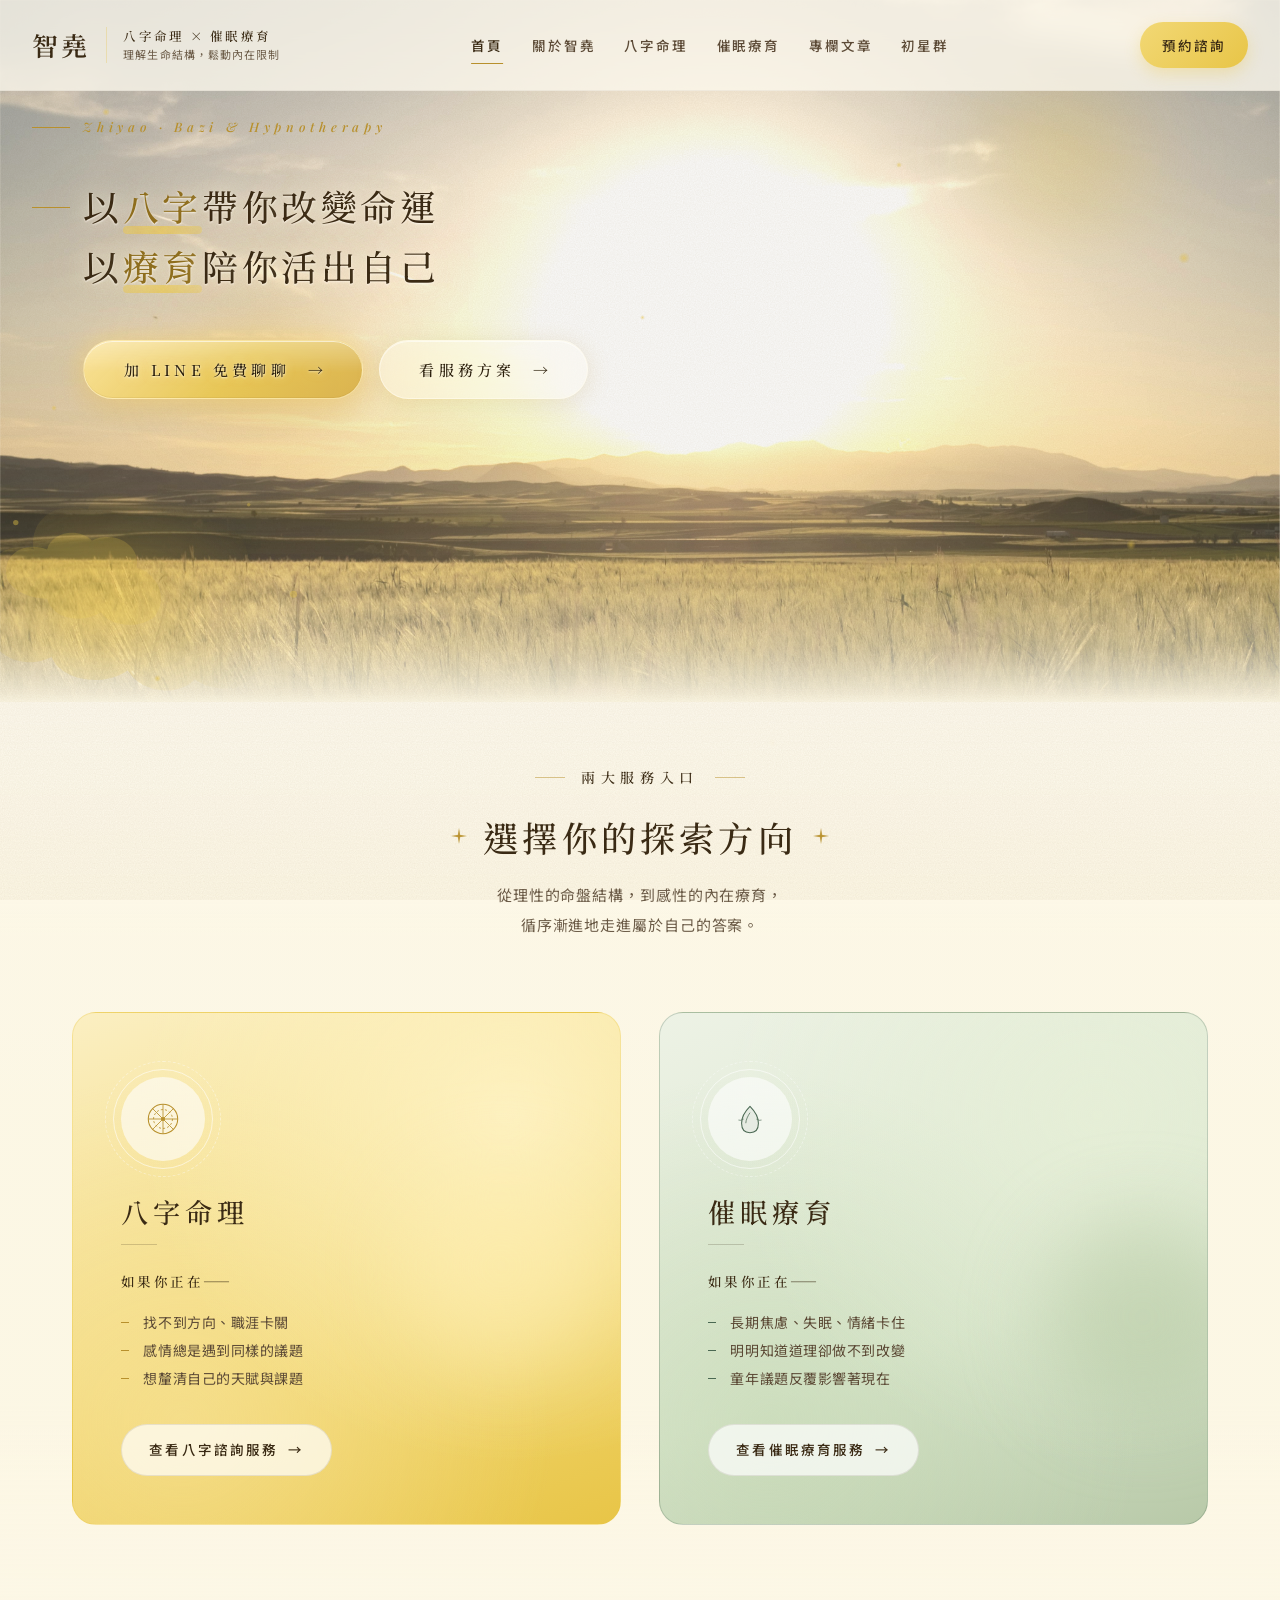
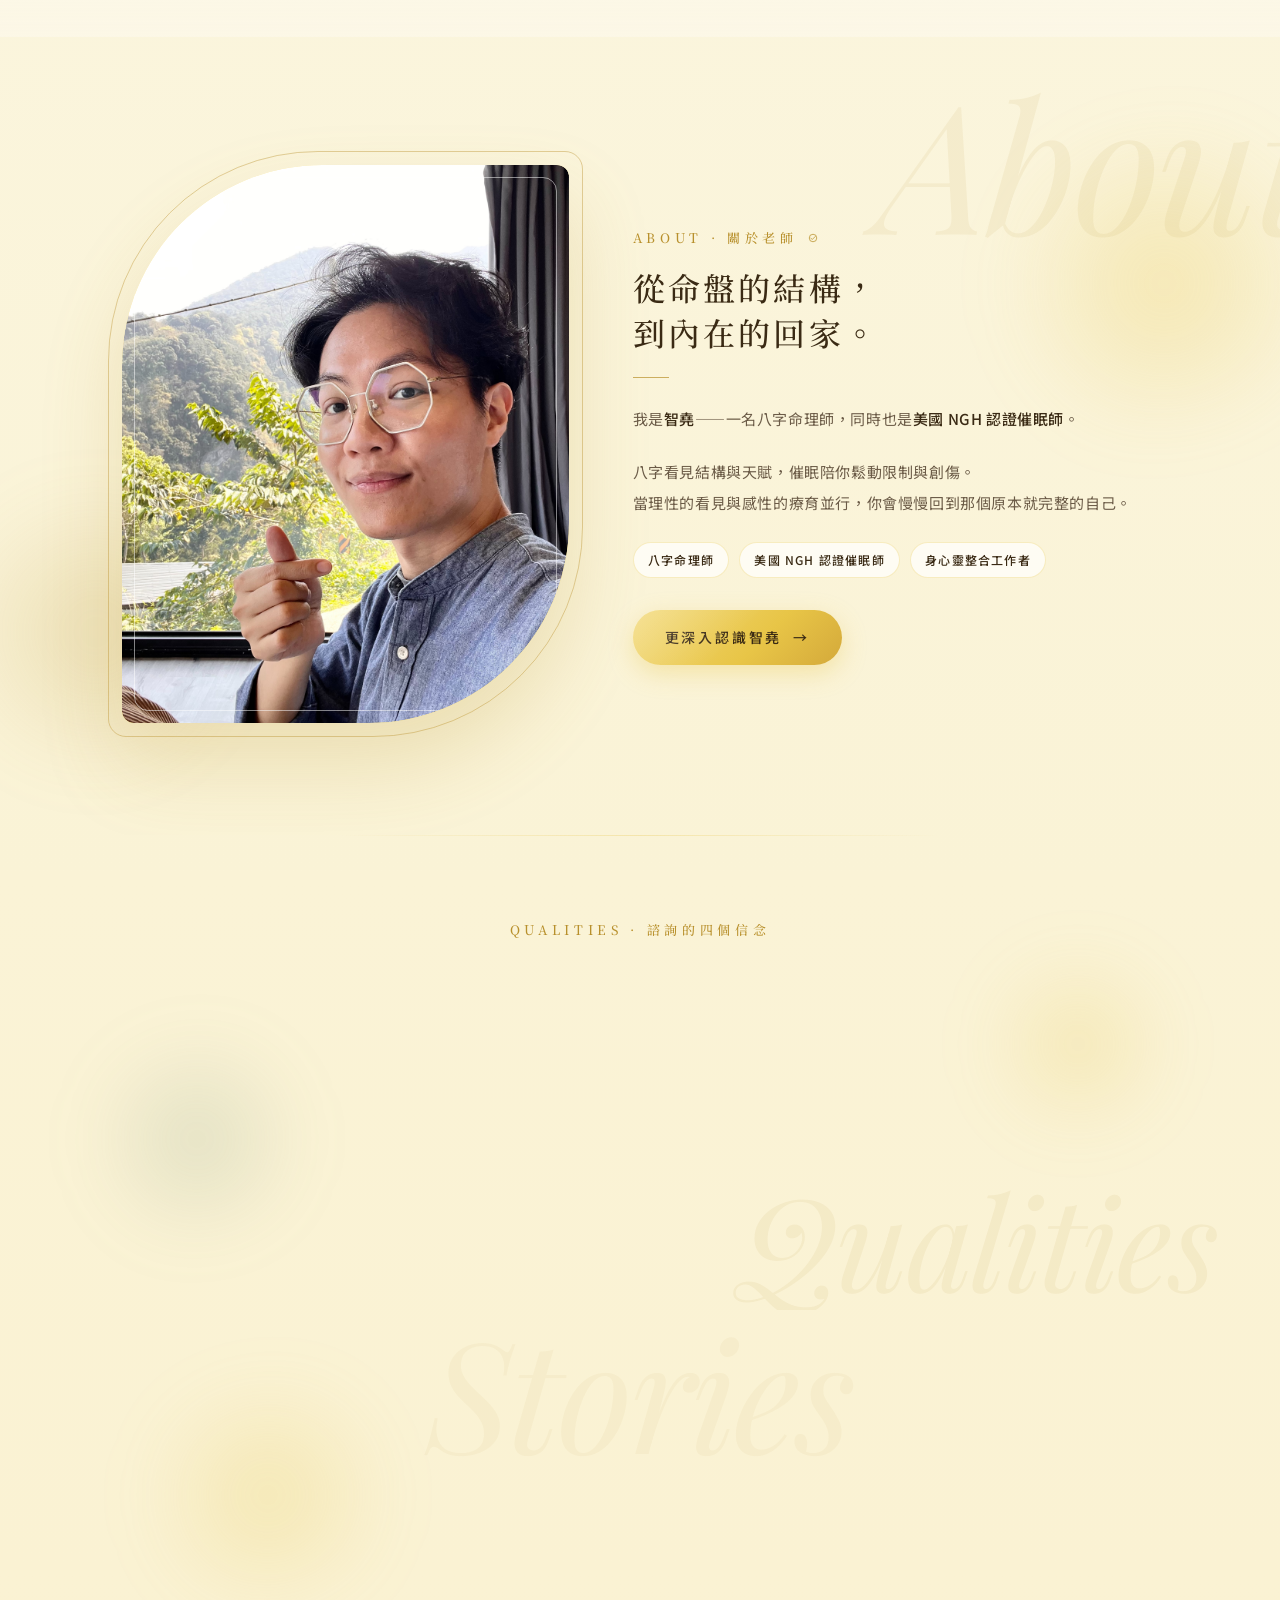
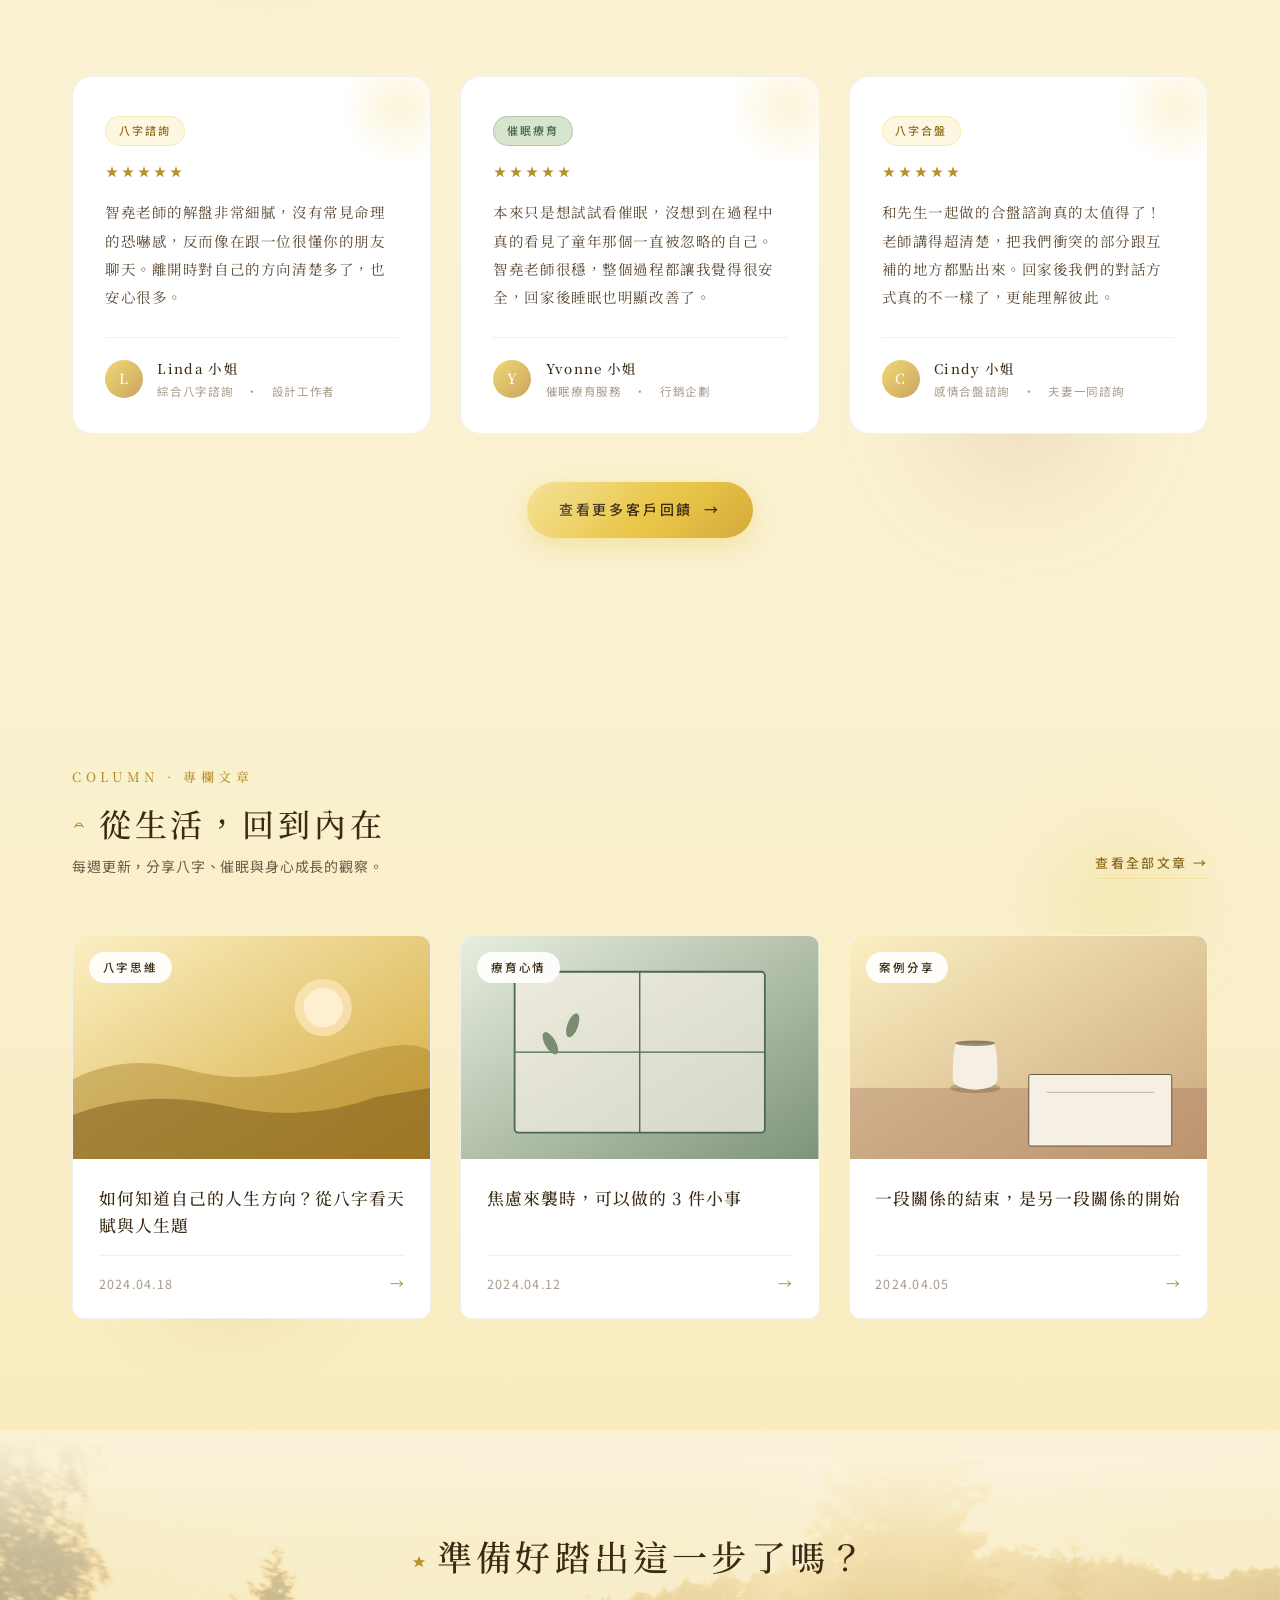
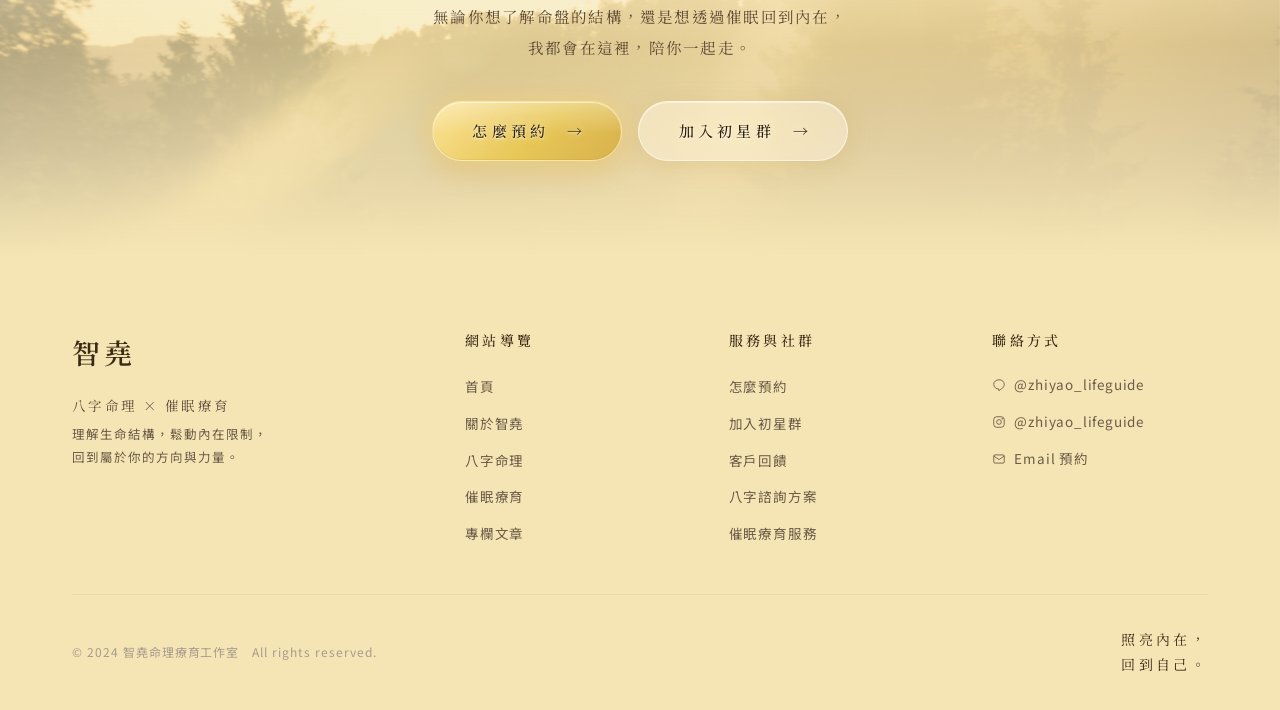
==== index.html @ 6a0de6eb "Add files via upload" ====
<!DOCTYPE html>
<html lang="zh-Hant">
<head>
<meta charset="UTF-8">
<meta name="viewport" content="width=device-width, initial-scale=1.0">
<title>智堯｜八字命理 × 催眠療育</title>
<meta name="description" content="八字命理師、美國 NGH 催眠師。以八字帶你改變命運，以療育陪你活出自己。">
<link rel="preconnect" href="https://fonts.googleapis.com">
<link rel="preconnect" href="https://fonts.gstatic.com" crossorigin>
<link href="https://fonts.googleapis.com/css2?family=Noto+Serif+TC:wght@400;500;600;700&family=Noto+Sans+TC:wght@300;400;500;600&family=Playfair+Display:ital,wght@0,400;0,500;1,400;1,500&display=swap" rel="stylesheet">
<style>
/* ============================================
   Tokens — 鵝黃手繪風
   ============================================ */
:root {
  --color-yellow: #E8C547;
  --color-yellow-light: #F2D875;
  --color-yellow-soft: #F8E4A0;
  --color-yellow-bg: #FBEFC2;
  --color-yellow-pale: #FDF7E2;
  --color-yellow-deep: #B8902C;
  --color-yellow-dark: #8E6E1E;

  --color-brown-deep: #3A2A14;
  --color-brown-medium: #5C4A36;
  --color-brown-soft: #8B7B6B;
  --color-text-primary: #3A2A14;
  --color-text-secondary: #6B5B47;
  --color-text-tertiary: #A89B8C;

  --color-bg-primary: #FDF9EE;
  --color-bg-secondary: #FAF1D8;
  --color-bg-tertiary: #F5E5B5;
  --color-bg-card: #FFFFFF;
  --color-bg-cream: #FDF7E2;

  --color-border: rgba(90, 70, 50, 0.08);
  --color-border-soft: rgba(90, 70, 50, 0.05);
  --color-border-yellow: rgba(232, 197, 71, 0.3);

  --color-hypno: #4A6852;
  --color-hypno-light: #7E9479;
  --color-hypno-bg: #D8E5CD;

  --color-leaf: #7E9479;
  --color-leaf-deep: #4A6852;
  --color-watercolor-1: rgba(232, 197, 71, 0.18);
  --color-watercolor-2: rgba(126, 148, 121, 0.16);
  --color-watercolor-3: rgba(194, 147, 133, 0.14);

  --font-serif: 'Noto Serif TC', serif;
  --font-sans: 'Noto Sans TC', sans-serif;
  --font-display: 'Playfair Display', 'Cormorant Garamond', serif;
  --font-script: 'Caveat', cursive;
  --font-classic: 'Cormorant Garamond', 'Noto Serif TC', serif;

  --radius-sm: 6px;
  --radius-md: 12px;
  --radius-lg: 20px;
  --radius-xl: 28px;
  --space-section: 7rem;
}

*, *::before, *::after { box-sizing: border-box; margin: 0; padding: 0; }
html { scroll-behavior: smooth; -webkit-text-size-adjust: 100%; }
body {
  font-family: var(--font-sans);
  font-weight: 400;
  color: var(--color-text-primary);
  background:
    linear-gradient(180deg,
      #FDF9EE 0%,
      #FBF6E0 20%,
      #FAF3D6 45%,
      #FAF1D0 70%,
      #F8EAB8 90%,
      #F5E5B5 100%);
  line-height: 1.7;
  letter-spacing: 0.02em;
  overflow-x: hidden;
  -webkit-font-smoothing: antialiased;
  -moz-osx-font-smoothing: grayscale;
}
img, svg { display: block; max-width: 100%; }
button { font-family: inherit; cursor: pointer; border: none; background: none; }
a { color: inherit; text-decoration: none; }
button, a, label { -webkit-tap-highlight-color: transparent; }
:focus-visible {
  outline: 2px solid var(--color-yellow-deep);
  outline-offset: 3px;
  border-radius: 2px;
}
h1, h2, h3, h4 {
  font-family: var(--font-serif);
  color: var(--color-brown-deep);
  font-weight: 500;
  letter-spacing: 0.04em;
  line-height: 1.4;
}

.eyebrow {
  font-family: var(--font-serif);
  font-size: 13px;
  font-weight: 500;
  letter-spacing: 0.36em;
  color: var(--color-yellow-deep);
  display: inline-block;
}
.eyebrow-cn {
  font-family: var(--font-serif);
  font-size: 14px;
  font-weight: 500;
  letter-spacing: 0.4em;
  color: var(--color-brown-deep);
  display: inline-flex;
  align-items: center;
  gap: 1rem;
}
.eyebrow-cn::before, .eyebrow-cn::after {
  content: '';
  width: 30px;
  height: 1px;
  background: var(--color-yellow-deep);
  opacity: 0.5;
}

.container { max-width: 1200px; margin: 0 auto; padding: 0 2rem; }
section { padding: var(--space-section) 0; position: relative; }

/* ============================================
   Animations — 全部 GPU 加速 (transform/opacity)
   ============================================ */
@keyframes glow-breath {
  0%, 100% { opacity: 0.55; transform: scale(1); }
  50% { opacity: 1; transform: scale(1.08); }
}
@keyframes glow-pulse {
  0%, 100% { opacity: 0.4; }
  50% { opacity: 0.85; }
}
@keyframes float-dot {
  0%, 100% { transform: translate(0, 0); opacity: 0.3; }
  25% { transform: translate(15px, -25px); opacity: 0.55; }
  50% { transform: translate(-10px, -45px); opacity: 0.75; }
  75% { transform: translate(20px, -25px); opacity: 0.5; }
}
@keyframes leaf-drift {
  0% { transform: translate(0, 0) rotate(0deg); }
  50% { transform: translate(20px, 30px) rotate(8deg); }
  100% { transform: translate(0, 0) rotate(0deg); }
}
@keyframes watercolor-pulse {
  0%, 100% { transform: scale(1); opacity: 0.7; }
  50% { transform: scale(1.05); opacity: 1; }
}
@keyframes ray-rotate {
  from { transform: rotate(0deg); }
  to { transform: rotate(360deg); }
}
@keyframes scroll-down {
  0% { top: -100%; }
  100% { top: 100%; }
}
@keyframes float-petal {
  0% { transform: translate(0, -10px) rotate(0deg); opacity: 0; }
  10%, 90% { opacity: 0.4; }
  100% { transform: translate(40px, 80px) rotate(180deg); opacity: 0; }
}
@keyframes shimmer {
  0%, 100% { opacity: 0.4; }
  50% { opacity: 0.85; }
}
/* 葉子緩慢擺動 */
@keyframes leaf-sway {
  0%, 100% { transform: rotate(-2deg); }
  50% { transform: rotate(2deg); }
}
/* 葉子輕微漂浮（含位移） */
@keyframes leaf-float {
  0%, 100% { transform: translate(0, 0) rotate(0deg); }
  33% { transform: translate(3px, -4px) rotate(2deg); }
  66% { transform: translate(-2px, 3px) rotate(-2deg); }
}
/* 文字光暈呼吸 */
@keyframes text-glow {
  0%, 100% { text-shadow: 0 0 0 transparent; }
  50% { text-shadow: 0 0 24px rgba(232, 197, 71, 0.45), 0 0 12px rgba(232, 197, 71, 0.3); }
}
/* 強調字底色 glow 呼吸 */
@keyframes accent-glow {
  0%, 100% { background-position: 0 0; opacity: 0.7; }
  50% { background-position: 0 0; opacity: 1; }
}
/* 星星閃爍 */
@keyframes star-twinkle {
  0%, 100% { opacity: 1; transform: scale(1); }
  50% { opacity: 0.55; transform: scale(0.92); }
}
/* 圖示呼吸 */
@keyframes icon-pulse {
  0%, 100% { transform: scale(1); filter: drop-shadow(0 0 0 transparent); }
  50% { transform: scale(1.04); filter: drop-shadow(0 0 8px rgba(232, 197, 71, 0.5)); }
}
/* 圖示呼吸（綠色版） */
@keyframes icon-pulse-green {
  0%, 100% { transform: scale(1); filter: drop-shadow(0 0 0 transparent); }
  50% { transform: scale(1.04); filter: drop-shadow(0 0 8px rgba(126, 148, 121, 0.5)); }
}
/* 標題前的小菱形旋轉 */
@keyframes diamond-spin {
  0%, 100% { transform: rotate(45deg) scale(1); }
  50% { transform: rotate(225deg) scale(1.15); }
}
/* 引號脈動 */
@keyframes quote-pulse {
  0%, 100% { opacity: 0.6; transform: scale(1); }
  50% { opacity: 1; transform: scale(1.06); }
}

.fade-in {
  opacity: 0;
  transform: translateY(24px);
  transition: opacity 1.2s cubic-bezier(0.4, 0, 0.2, 1),
              transform 1.2s cubic-bezier(0.4, 0, 0.2, 1);
  will-change: opacity, transform;
}
.fade-in.visible { opacity: 1; transform: translateY(0); will-change: auto; }
/* 從左滑入 */
.slide-from-left {
  opacity: 0;
  transform: translateX(-30px);
  transition: opacity 1.2s cubic-bezier(0.4, 0, 0.2, 1),
              transform 1.2s cubic-bezier(0.4, 0, 0.2, 1);
  will-change: opacity, transform;
}
.slide-from-left.visible { opacity: 1; transform: translateX(0); will-change: auto; }
/* 從右滑入 */
.slide-from-right {
  opacity: 0;
  transform: translateX(30px);
  transition: opacity 1.2s cubic-bezier(0.4, 0, 0.2, 1),
              transform 1.2s cubic-bezier(0.4, 0, 0.2, 1);
  will-change: opacity, transform;
}
.slide-from-right.visible { opacity: 1; transform: translateX(0); will-change: auto; }
/* 縮放浮現 */
.zoom-in {
  opacity: 0;
  transform: scale(0.92);
  transition: opacity 1.2s cubic-bezier(0.4, 0, 0.2, 1),
              transform 1.2s cubic-bezier(0.4, 0, 0.2, 1);
  will-change: opacity, transform;
}
.zoom-in.visible { opacity: 1; transform: scale(1); will-change: auto; }
.fade-in.delay-1 { transition-delay: 0.15s; }
.fade-in.delay-2 { transition-delay: 0.3s; }
.fade-in.delay-3 { transition-delay: 0.45s; }
.fade-in.delay-4 { transition-delay: 0.6s; }

.char-fade {
  display: inline-block;
  opacity: 0;
  transform: translateY(20px);
  transition: opacity 1.4s cubic-bezier(0.4, 0, 0.2, 1),
              transform 1.4s cubic-bezier(0.4, 0, 0.2, 1);
}
.char-fade.visible { opacity: 1; transform: translateY(0); }

.brush-underline {
  position: relative;
  display: inline-block;
  color: var(--color-yellow-dark);
  animation: text-glow 4s ease-in-out infinite;
  animation-delay: 2.5s;
}
.brush-underline::after {
  content: '';
  position: absolute;
  left: 0; bottom: 2px;
  width: 0; height: 8px;
  background: linear-gradient(90deg,
    rgba(232, 197, 71, 0.5) 0%,
    rgba(232, 197, 71, 0.7) 50%,
    rgba(232, 197, 71, 0.4) 100%);
  border-radius: 4px;
  z-index: -1;
  transition: width 1.6s cubic-bezier(0.65, 0, 0.35, 1) 0.6s;
}
.brush-underline.visible::after { width: 100%; }

/* ============================================
   風格升級 — 古典襯線 + 紙張紋理
   ============================================ */
/* 紙張紋理（grain） — 用在所有 section 上 */
body::before {
  content: '';
  position: fixed;
  inset: 0;
  pointer-events: none;
  z-index: 2;
  opacity: 0.35;
  background-image: url("data:image/svg+xml;utf8,<svg xmlns='http://www.w3.org/2000/svg' width='160' height='160'><filter id='n'><feTurbulence type='fractalNoise' baseFrequency='0.85' numOctaves='2' stitchTiles='stitch'/><feColorMatrix values='0 0 0 0 0.45  0 0 0 0 0.35  0 0 0 0 0.18  0 0 0 0.42 0'/></filter><rect width='100%25' height='100%25' filter='url(%23n)'/></svg>");
  mix-blend-mode: multiply;
}

/* 大型襯線英文背景字 */
.bg-watermark {
  position: absolute;
  font-family: var(--font-display);
  font-style: italic;
  font-weight: 400;
  color: rgba(184, 144, 44, 0.08);
  letter-spacing: -0.02em;
  pointer-events: none;
  user-select: none;
  white-space: nowrap;
  z-index: 2;
  line-height: 0.85;
}
.hero-watermark {
  bottom: 4rem;
  left: -2rem;
  font-size: clamp(8rem, 18vw, 16rem);
  color: rgba(184, 144, 44, 0.08);
}
.about-watermark {
  top: 3rem;
  right: -2rem;
  font-size: clamp(7rem, 14vw, 14rem);
}
.testi-watermark {
  top: 1rem;
  left: 50%;
  transform: translateX(-50%);
  font-size: clamp(6rem, 12vw, 11rem);
  color: rgba(184, 144, 44, 0.05);
}
.qualities-watermark {
  bottom: 1rem;
  right: 5%;
  font-size: clamp(5rem, 10vw, 9rem);
}

/* 手寫風強調字 */
.script-accent {
  font-family: var(--font-script);
  font-weight: 600;
  font-size: 1.35em;
  color: var(--color-yellow-deep);
  display: inline-block;
  line-height: 1;
  vertical-align: -0.05em;
}

/* 古典襯線編號（大型） */
.classic-num {
  font-family: var(--font-display);
  font-style: italic;
  font-weight: 400;
}

.torn-edge { display: none !important; }

/* About 個人照（取消傾斜與紙膠帶 — 求乾淨） */

/* 引言 / 標語 用書法手寫字 */
.script-quote {
  font-family: var(--font-script);
  font-weight: 500;
  font-size: 1.45em;
  color: var(--color-yellow-deep);
  display: inline-block;
  letter-spacing: 0.02em;
  line-height: 1.2;
  vertical-align: -0.06em;
  margin: 0 0.15em;
}

/* Hero 副標下方加 Caveat 手寫小簽名 */
.hero-signature {
  font-family: var(--font-script);
  font-size: 1.5rem;
  font-weight: 500;
  color: var(--color-yellow-deep);
  letter-spacing: 0.02em;
  line-height: 1.2;
  margin-top: 0.6rem;
  margin-bottom: 0.6rem;
  display: inline-block;
  transform: rotate(-2deg);
  opacity: 0;
  transition: opacity 1.2s ease 1.5s, transform 1.4s ease 1.5s;
}
.hero-signature.visible {
  opacity: 0.9;
  transform: rotate(-3deg);
}

/* Closing / CTA 大字書法 */
.cta-strip h2 .accent-script {
  font-family: var(--font-script);
  font-size: 1.18em;
  color: var(--color-yellow-deep);
  font-weight: 600;
}

/* 移除所有手繪花草裝飾 */
.hero-deco-corner,
.section-deco,
.service-card-deco-tr,
.service-card-deco-bl,
.about-short-deco-l,
.about-short-deco-r,
.about-short-portrait-deco,
.testimonials-deco-l,
.testimonials-deco-r,
.cta-strip-deco,
.footer-deco,
.section-divider {
  display: none !important;
}

/* ============================================
   全頁水彩漬（隨興散布）+ 動畫
   ============================================ */
@keyframes wc-drift-1 {
  0%, 100% { transform: translate(0, 0) scale(1) rotate(0deg); opacity: 0.6; }
  33% { transform: translate(40px, -30px) scale(1.08) rotate(8deg); opacity: 0.85; }
  66% { transform: translate(-30px, 40px) scale(0.95) rotate(-6deg); opacity: 0.7; }
}
@keyframes wc-drift-2 {
  0%, 100% { transform: translate(0, 0) scale(1) rotate(0deg); opacity: 0.55; }
  50% { transform: translate(-50px, 30px) scale(1.12) rotate(-10deg); opacity: 0.9; }
}
@keyframes wc-pulse {
  0%, 100% { opacity: 0.45; transform: scale(1); }
  50% { opacity: 0.85; transform: scale(1.08); }
}
@keyframes ken-burns {
  0% { transform: scale(1) translate(0, 0); }
  50% { transform: scale(1.08) translate(-1.5%, -1.5%); }
  100% { transform: scale(1) translate(0, 0); }
}
@keyframes float-card {
  0%, 100% { transform: translateY(0); }
  50% { transform: translateY(-8px); }
}
@keyframes float-card-2 {
  0%, 100% { transform: translateY(0); }
  50% { transform: translateY(-12px); }
}
@keyframes shimmer-text {
  0%, 100% { text-shadow: 0 0 0 transparent; }
  50% { text-shadow: 0 0 14px rgba(232,197,71,0.4); }
}
@keyframes splash-rotate {
  0%, 100% { transform: rotate(-3deg); }
  50% { transform: rotate(3deg); }
}

/* 全頁水彩漬容器 */
.watercolor-layer {
  position: absolute;
  inset: 0;
  pointer-events: none;
  overflow: hidden;
  z-index: 0;
}
.wc {
  position: absolute;
  border-radius: 60% 40% 70% 30% / 50% 60% 40% 50%;
  filter: blur(32px);
  pointer-events: none;
  will-change: transform, opacity;
}
/* Hero 區水彩漬 */
.wc-hero-1 { top: 8%; right: 6%; width: 280px; height: 200px;
  background: radial-gradient(circle, rgba(232,197,71,0.32) 0%, rgba(232,197,71,0) 70%);
  animation: wc-drift-1 22s ease-in-out infinite; }
.wc-hero-2 { bottom: 30%; left: 12%; width: 220px; height: 260px;
  background: radial-gradient(circle, rgba(212,169,58,0.26) 0%, rgba(212,169,58,0) 70%);
  animation: wc-drift-2 26s ease-in-out infinite 3s; }
/* Services 區水彩漬 */
.wc-services-1 { top: 12%; left: -4%; width: 320px; height: 280px;
  background: radial-gradient(circle, rgba(232,197,71,0.32) 0%, rgba(232,197,71,0) 70%);
  animation: wc-drift-1 24s ease-in-out infinite; }
.wc-services-2 { bottom: 8%; right: -4%; width: 360px; height: 300px;
  background: radial-gradient(circle, rgba(126,148,121,0.28) 0%, rgba(126,148,121,0) 70%);
  animation: wc-drift-2 30s ease-in-out infinite 5s; }
.wc-services-3 { top: 50%; left: 45%; width: 200px; height: 180px;
  background: radial-gradient(circle, rgba(194,147,133,0.22) 0%, rgba(194,147,133,0) 70%);
  animation: wc-pulse 12s ease-in-out infinite; border-radius: 40% 60% 50% 50% / 60% 40% 60% 40%; }
/* About 區水彩漬 */
.wc-about-1 { top: 12%; right: -5%; width: 360px; height: 300px;
  background: radial-gradient(circle, rgba(232,197,71,0.28) 0%, rgba(232,197,71,0) 70%);
  animation: wc-drift-1 25s ease-in-out infinite 2s; }
.wc-about-2 { bottom: 8%; left: -5%; width: 320px; height: 280px;
  background: radial-gradient(circle, rgba(184,144,44,0.22) 0%, rgba(184,144,44,0) 70%);
  animation: wc-drift-2 28s ease-in-out infinite 4s;
  border-radius: 50% 60% 40% 50% / 50% 40% 60% 50%; }
/* Qualities 水彩漬 */
.wc-qualities-1 { top: 25%; right: 8%; width: 200px; height: 180px;
  background: radial-gradient(circle, rgba(232,197,71,0.24) 0%, rgba(232,197,71,0) 70%);
  animation: wc-pulse 10s ease-in-out infinite 1s; }
.wc-qualities-2 { bottom: 15%; left: 6%; width: 240px; height: 200px;
  background: radial-gradient(circle, rgba(126,148,121,0.2) 0%, rgba(126,148,121,0) 70%);
  animation: wc-pulse 14s ease-in-out infinite 3s; }
/* Testimonials 水彩漬 */
.wc-testi-1 { top: 8%; left: 10%; width: 280px; height: 220px;
  background: radial-gradient(circle, rgba(232,197,71,0.24) 0%, rgba(232,197,71,0) 70%);
  animation: wc-drift-1 28s ease-in-out infinite; }
.wc-testi-2 { bottom: 12%; right: 8%; width: 320px; height: 260px;
  background: radial-gradient(circle, rgba(194,147,133,0.2) 0%, rgba(194,147,133,0) 70%);
  animation: wc-drift-2 32s ease-in-out infinite 5s; }
/* Articles 水彩漬 */
.wc-articles-1 { top: 20%; right: 4%; width: 220px; height: 180px;
  background: radial-gradient(circle, rgba(232,197,71,0.22) 0%, rgba(232,197,71,0) 70%);
  animation: wc-pulse 12s ease-in-out infinite; }
.wc-articles-2 { bottom: 10%; left: 8%; width: 260px; height: 220px;
  background: radial-gradient(circle, rgba(184,144,44,0.18) 0%, rgba(184,144,44,0) 70%);
  animation: wc-drift-1 26s ease-in-out infinite 2s; }

/* 背景圖 ken burns 動畫 */
.hero-bg {
  animation: ken-burns 30s ease-in-out infinite;
  will-change: transform;
}
.cta-strip::before {
  animation: ken-burns 35s ease-in-out infinite 5s;
  will-change: transform;
}

/* 服務卡片浮動動畫 */
.service-card.bazi { animation: float-card 6s ease-in-out infinite; will-change: transform; }
.service-card.hypno { animation: float-card-2 7s ease-in-out infinite 1.5s; will-change: transform; }
@media (hover: hover) {
  .service-card:hover { animation-play-state: paused; }
}


/* Hero 左下水彩潑墨 SVG 動畫 */
.hero-splash-deco { animation: splash-rotate 14s ease-in-out infinite; will-change: transform; }

/* 浮動光點 — 8 顆 */
.bg-dots {
  position: fixed;
  inset: 0;
  pointer-events: none;
  z-index: 1;
  overflow: hidden;
}
.bg-dot {
  position: absolute;
  border-radius: 50%;
  background: radial-gradient(circle, rgba(232, 197, 71, 0.55) 0%, rgba(232, 197, 71, 0) 70%);
  animation: float-dot 18s ease-in-out infinite;
  will-change: transform, opacity;
}
.bg-dot:nth-child(1) { top: 12%; left: 8%; width: 8px; height: 8px; animation-delay: 0s; }
.bg-dot:nth-child(2) { top: 28%; left: 92%; width: 12px; height: 12px; animation-delay: 3s; }
.bg-dot:nth-child(3) { top: 45%; left: 4%; width: 6px; height: 6px; animation-delay: 6s; }
.bg-dot:nth-child(4) { top: 60%; left: 88%; width: 10px; height: 10px; animation-delay: 9s; }
.bg-dot:nth-child(5) { top: 75%; left: 12%; width: 7px; height: 7px; animation-delay: 12s; }
.bg-dot:nth-child(6) { top: 35%; left: 50%; width: 5px; height: 5px; animation-delay: 4s; }
.bg-dot:nth-child(7) { top: 82%; left: 60%; width: 9px; height: 9px; animation-delay: 7s; }
.bg-dot:nth-child(8) { top: 18%; left: 70%; width: 6px; height: 6px; animation-delay: 11s; }

/* 飄落葉子（手繪感） */
.bg-leaves {
  position: absolute;
  inset: 0;
  pointer-events: none;
  overflow: hidden;
  z-index: 1;
}
.bg-leaf {
  position: absolute;
  animation: leaf-drift 12s ease-in-out infinite;
  will-change: transform;
  opacity: 0.6;
}

/* ============================================
   Navigation
   ============================================ */
.nav {
  position: fixed;
  top: 0; left: 0; right: 0;
  z-index: 100;
  padding: 1.4rem 0;
  background: rgba(253, 249, 238, 0.78);
  backdrop-filter: blur(16px);
  -webkit-backdrop-filter: blur(16px);
  border-bottom: 1px solid var(--color-border-soft);
  transition: background 0.4s ease, padding 0.4s ease;
}
.nav.scrolled {
  padding: 1rem 0;
  background: rgba(253, 249, 238, 0.94);
  box-shadow: 0 1px 24px rgba(184, 144, 44, 0.06);
}
.nav-inner {
  max-width: 1280px;
  margin: 0 auto;
  padding: 0 2rem;
  display: flex;
  align-items: center;
  justify-content: space-between;
  gap: 1.5rem;
}
.nav-brand { display: flex; align-items: center; gap: 1rem; flex-shrink: 0; }
.nav-brand-mark {
  font-family: var(--font-serif);
  font-size: 26px;
  font-weight: 600;
  color: var(--color-brown-deep);
  letter-spacing: 0.12em;
}
.nav-brand-tag {
  display: flex;
  flex-direction: column;
  border-left: 1px solid var(--color-border-yellow);
  padding-left: 1rem;
  line-height: 1.5;
}
.nav-brand-tag-main {
  font-family: var(--font-serif);
  font-size: 12.5px;
  font-weight: 500;
  color: var(--color-brown-deep);
  letter-spacing: 0.18em;
}
.nav-brand-tag-sub {
  font-size: 11px;
  color: var(--color-text-secondary);
  letter-spacing: 0.1em;
}
.nav-menu { display: flex; align-items: center; gap: 1.8rem; list-style: none; }
.nav-menu a {
  font-size: 13.5px;
  font-weight: 500;
  color: var(--color-brown-medium);
  letter-spacing: 0.14em;
  position: relative;
  padding: 0.4rem 0;
  transition: color 0.3s ease;
  white-space: nowrap;
}
.nav-menu a::after {
  content: '';
  position: absolute;
  bottom: -2px;
  left: 50%;
  width: 0; height: 1px;
  background: var(--color-yellow-deep);
  transition: all 0.4s ease;
  transform: translateX(-50%);
}
.nav-menu a:hover, .nav-menu a.active { color: var(--color-brown-deep); }
.nav-menu a:hover::after, .nav-menu a.active::after { width: 100%; }
.nav-cta {
  display: inline-flex;
  align-items: center;
  padding: 0.7rem 1.4rem;
  background: linear-gradient(135deg, #F2D875 0%, #E8C547 100%);
  color: var(--color-brown-deep);
  font-size: 13.5px;
  font-weight: 500;
  letter-spacing: 0.14em;
  border-radius: 999px;
  box-shadow: 0 6px 16px rgba(232, 197, 71, 0.32);
  transition: all 0.4s ease;
  flex-shrink: 0;
  white-space: nowrap;
}
.nav-cta:hover {
  transform: translateY(-1px);
  box-shadow: 0 10px 24px rgba(232, 197, 71, 0.42);
}
.nav-hamburger { display: none; flex-direction: column; gap: 5px; padding: 8px; z-index: 110; }
.nav-hamburger span { display: block; width: 22px; height: 1.5px; background: var(--color-brown-deep); border-radius: 2px; }
.nav-hamburger.open span { transform: none; opacity: 1; }
.nav-drawer {
  position: fixed;
  top: 0; right: -100%;
  width: 80%; max-width: 320px; height: 100vh;
  background: var(--color-bg-primary);
  padding: 5rem 2rem 2rem;
  z-index: 105;
  transition: right 0.5s cubic-bezier(0.65, 0, 0.35, 1);
  border-left: 1px solid var(--color-border);
  box-shadow: -10px 0 40px rgba(90, 70, 50, 0.08);
  overflow-y: auto;
}
.nav-drawer.open { right: 0; }
.nav-drawer ul { list-style: none; }
.nav-drawer li { border-bottom: 1px solid var(--color-border); }
.nav-drawer a {
  display: block;
  padding: 1.2rem 0;
  font-family: var(--font-serif);
  font-size: 16px;
  color: var(--color-brown-deep);
  letter-spacing: 0.18em;
}
.nav-drawer-cta {
  display: block;
  margin-top: 2rem;
  padding: 1rem;
  background: linear-gradient(135deg, #F2D875 0%, #E8C547 100%);
  color: var(--color-brown-deep) !important;
  text-align: center;
  border-radius: 999px;
  letter-spacing: 0.14em;
  font-weight: 500;
}
.nav-overlay {
  position: fixed;
  inset: 0;
  background: rgba(58, 42, 20, 0.4);
  backdrop-filter: blur(4px);
  z-index: 102;
  opacity: 0;
  pointer-events: none;
  transition: opacity 0.4s ease;
}
.nav-overlay.open { opacity: 1; pointer-events: all; }

/* ============================================
   HERO — 細緻 SVG 山景 + 手繪植物
   ============================================ */
/* HERO — 破格設計（背景圖+水彩潑墨底邊+小標題） */
.hero {
  position: relative;
  min-height: 78vh;
  padding: 7rem 0 0;
  overflow: hidden;
  background: transparent;
}
.hero-bg {
  position: absolute;
  inset: 0;
  background-image: url('hero-1.jpg');
  background-size: cover;
  background-position: center 35%;
  background-repeat: no-repeat;
  filter: saturate(0.65) brightness(1.08) contrast(0.95);
  z-index: 0;
  -webkit-mask-image: linear-gradient(
    to bottom,
    rgba(0, 0, 0, 1) 0%,
    rgba(0, 0, 0, 1) 65%,
    rgba(0, 0, 0, 0.85) 80%,
    rgba(0, 0, 0, 0.45) 92%,
    rgba(0, 0, 0, 0) 100%
  );
  mask-image: linear-gradient(
    to bottom,
    rgba(0, 0, 0, 1) 0%,
    rgba(0, 0, 0, 1) 65%,
    rgba(0, 0, 0, 0.85) 80%,
    rgba(0, 0, 0, 0.45) 92%,
    rgba(0, 0, 0, 0) 100%
  );
}
/* Hero 內容上層 */
.hero-content {
  position: relative;
  z-index: 3;
  max-width: 1180px;
  margin: 0 auto;
  padding: 4rem 3rem 0;
}
/* 隱藏舊元素 */
.hero-scene, .hero-mist-layer, .hero-sun-glow, .hero-rays { display: none !important; }
/* 大型水彩潑墨裝飾（左下） */
.hero-splash-deco {
  position: absolute;
  bottom: 0; left: -3%;
  width: 28%;
  z-index: 2;
  pointer-events: none;
}
.hero-splash-deco svg {
  width: 100%;
  height: auto;
  display: block;
  opacity: 0.85;
}
.hero-stamp { display: none; }

.hero-scene {
  position: absolute;
  top: 0; right: 0;
  width: 60%;
  height: 100%;
  pointer-events: none;
  overflow: hidden;
}
.hero-scene svg { width: 100%; height: 100%; display: block; }
.hero-mountains-wrap {
  position: absolute;
  inset: 0;
  transition: transform 0.1s ease-out;
}

/* 太陽光暈（光線輻射） */
.hero-sun-glow {
  position: absolute;
  top: 24%;
  left: 38%;
  width: 360px;
  height: 360px;
  border-radius: 50%;
  background:
    radial-gradient(circle at 50% 50%,
      rgba(255, 250, 230, 0.95) 0%,
      rgba(255, 240, 180, 0.65) 12%,
      rgba(255, 220, 130, 0.35) 28%,
      rgba(248, 228, 160, 0.15) 50%,
      transparent 75%);
  filter: blur(2px);
  animation: glow-breath 5.5s ease-in-out infinite;
  pointer-events: none;
  will-change: transform, opacity;
}
.hero-sun-glow::before {
  content: '';
  position: absolute;
  inset: -50px;
  border-radius: 50%;
  background: radial-gradient(circle, rgba(248, 228, 160, 0.32) 0%, transparent 70%);
  animation: glow-pulse 4.5s ease-in-out infinite;
}

/* 太陽光線 */
.hero-rays {
  position: absolute;
  top: 24%;
  left: 38%;
  width: 360px;
  height: 360px;
  pointer-events: none;
  opacity: 0.25;
  animation: ray-rotate 90s linear infinite;
  will-change: transform;
}

.hero-mist-layer {
  position: absolute;
  bottom: 0;
  left: -10%; right: -10%;
  height: 50%;
  background:
    radial-gradient(ellipse at 30% 70%, rgba(255, 250, 230, 0.5) 0%, transparent 50%),
    radial-gradient(ellipse at 70% 80%, rgba(253, 247, 226, 0.6) 0%, transparent 50%),
    linear-gradient(180deg, transparent 0%, rgba(253, 249, 238, 0.4) 60%, rgba(253, 249, 238, 0.85) 100%);
  pointer-events: none;
}

/* 手繪邊角植物 */
.hero-deco-corner {
  position: absolute;
  z-index: 2;
  pointer-events: none;
}
.hero-deco-tl { top: 6rem; left: 0; opacity: 0.65; }
.hero-deco-bl { bottom: 4rem; left: 0; opacity: 0.55; }
.hero-deco-br { bottom: 3rem; right: 1rem; opacity: 0.45; display: none; }

.hero-content {
  position: relative;
  z-index: 3;
  max-width: 1280px;
  margin: 0 auto;
  padding: 0 2rem;
}
.hero-eyebrow {
  font-family: var(--font-display);
  font-style: italic;
  font-size: 13px;
  font-weight: 500;
  letter-spacing: 0.36em;
  color: var(--color-yellow-deep);
  margin-bottom: 2.4rem;
  display: inline-block;
  padding-left: 3.2rem;
  position: relative;
}
.hero-eyebrow::before {
  content: '';
  position: absolute;
  left: 0; top: 50%;
  width: 2.4rem;
  height: 1px;
  background: var(--color-yellow-deep);
}
.hero h1 {
  font-family: var(--font-serif);
  font-size: clamp(1.7rem, 2.8vw, 2.4rem);
  font-weight: 500;
  color: var(--color-brown-deep);
  line-height: 1.65;
  letter-spacing: 0.1em;
  margin-bottom: 2.8rem;
  max-width: 580px;
  position: relative;
  padding-left: 3.2rem;
  text-shadow:
    0 1px 2px rgba(255, 250, 240, 0.9),
    0 0 18px rgba(255, 245, 220, 0.75),
    0 0 38px rgba(255, 240, 200, 0.5);
}
.hero h1::before {
  content: '';
  position: absolute;
  left: 0; top: 0.85em;
  width: 2.4rem;
  height: 1px;
  background: var(--color-yellow-deep);
}
.hero-divider { display: none; }
.hero-sub {
  font-family: var(--font-sans);
  font-size: 14.5px;
  font-weight: 500;
  color: var(--color-brown-deep);
  line-height: 2;
  letter-spacing: 0.06em;
  max-width: 360px;
  margin-bottom: 2.4rem;
  padding-left: 3.2rem;
  text-shadow:
    0 1px 2px rgba(255, 250, 240, 0.95),
    0 0 14px rgba(255, 245, 220, 0.85),
    0 0 30px rgba(255, 240, 200, 0.55);
}
.hero-actions {
  display: flex;
  flex-wrap: wrap;
  gap: 1rem;
  padding-left: 3.2rem;
}

/* Buttons */
.btn {
  display: inline-flex;
  align-items: center;
  justify-content: center;
  gap: 0.85rem;
  padding: 1rem 2.2rem;
  font-family: var(--font-serif);
  font-size: 15px;
  font-weight: 400;
  letter-spacing: 0.28em;
  border-radius: 999px;
  transition: all 0.5s cubic-bezier(0.4, 0, 0.2, 1);
  position: relative;
  overflow: hidden;
  white-space: nowrap;
  text-indent: 0.28em;
}
.btn-primary {
  background:
    linear-gradient(135deg,
      rgba(255, 230, 150, 0.88) 0%,
      rgba(232, 197, 71, 0.82) 55%,
      rgba(212, 169, 58, 0.82) 100%);
  color: #2A1E0A;
  font-weight: 500;
  border: 1px solid rgba(255, 240, 190, 0.7);
  backdrop-filter: blur(14px);
  -webkit-backdrop-filter: blur(14px);
  box-shadow:
    0 0 28px rgba(255, 220, 130, 0.6),
    0 8px 28px rgba(184, 144, 44, 0.28),
    inset 0 1px 0 rgba(255, 255, 255, 0.6),
    inset 0 -1px 0 rgba(140, 100, 30, 0.1);
  animation: btn-soft-glow 4s ease-in-out infinite;
  text-shadow:
    0 1px 2px rgba(255, 250, 235, 0.85),
    0 0 10px rgba(255, 245, 215, 0.5);
}
.btn-primary::after {
  content: '';
  position: absolute;
  inset: 0;
  border-radius: inherit;
  background: linear-gradient(180deg, rgba(255,255,255,0.35) 0%, transparent 55%);
  pointer-events: none;
  opacity: 0.85;
}
@keyframes btn-soft-glow {
  0%, 100% {
    box-shadow:
      0 0 24px rgba(255, 220, 130, 0.45),
      0 8px 28px rgba(184, 144, 44, 0.22),
      inset 0 1px 0 rgba(255, 255, 255, 0.55),
      inset 0 -1px 0 rgba(140, 100, 30, 0.08);
  }
  50% {
    box-shadow:
      0 0 38px rgba(255, 220, 130, 0.75),
      0 10px 32px rgba(184, 144, 44, 0.3),
      inset 0 1px 0 rgba(255, 255, 255, 0.6),
      inset 0 -1px 0 rgba(140, 100, 30, 0.08);
  }
}
.btn-primary:hover {
  animation: none;
  transform: translateY(-2px);
  box-shadow:
    0 0 48px rgba(255, 220, 130, 0.85),
    0 14px 36px rgba(184, 144, 44, 0.35),
    inset 0 1px 0 rgba(255, 255, 255, 0.65),
    inset 0 -1px 0 rgba(140, 100, 30, 0.08);
}
.btn-ghost {
  background: rgba(255, 252, 245, 0.42);
  color: #2A1E0A;
  font-weight: 500;
  border: 1px solid rgba(255, 250, 235, 0.65);
  backdrop-filter: blur(20px) saturate(1.3);
  -webkit-backdrop-filter: blur(20px) saturate(1.3);
  box-shadow:
    0 4px 24px rgba(184, 144, 44, 0.18),
    inset 0 1px 0 rgba(255, 255, 255, 0.55);
  text-shadow:
    0 1px 2px rgba(255, 250, 235, 0.95),
    0 0 12px rgba(255, 245, 215, 0.7);
}
.btn-ghost:hover {
  background: rgba(255, 252, 245, 0.6);
  border-color: rgba(255, 240, 190, 0.85);
  transform: translateY(-2px);
  box-shadow:
    0 6px 28px rgba(184, 144, 44, 0.25),
    inset 0 1px 0 rgba(255, 255, 255, 0.65);
}
.btn-arrow { transition: transform 0.4s ease; }
.btn:hover .btn-arrow { transform: translateX(4px); }

.hero-scroll { display: none; }
.hero-scroll-line {
  width: 1px;
  height: 36px;
  background: linear-gradient(180deg, transparent, var(--color-yellow-deep));
  position: relative;
  overflow: hidden;
}
.hero-scroll-line::after {
  content: '';
  position: absolute;
  top: -100%; left: 0;
  width: 100%; height: 100%;
  background: linear-gradient(180deg, transparent, var(--color-yellow-dark));
  animation: scroll-down 2.6s ease-in-out infinite;
}

/* ============================================
   Section Header
   ============================================ */
.section-header {
  text-align: center;
  margin-bottom: 4.5rem;
  position: relative;
}
.section-header .eyebrow-cn { margin-bottom: 1.4rem; }
.section-header h2 {
  font-size: clamp(1.7rem, 3vw, 2.2rem);
  font-weight: 500;
  letter-spacing: 0.12em;
  margin-bottom: 1.2rem;
  display: flex;
  align-items: center;
  justify-content: center;
  gap: 1rem;
  flex-wrap: wrap;
}
.section-header h2::before,
.section-header h2::after {
  content: '';
  display: inline-block;
  width: 16px;
  height: 16px;
  background: url("data:image/svg+xml;utf8,<svg xmlns='http://www.w3.org/2000/svg' viewBox='0 0 16 16'><path d='M8 0 L9 7 L16 8 L9 9 L8 16 L7 9 L0 8 L7 7 Z' fill='%23B8902C'/></svg>") center/contain no-repeat;
  animation: icon-twinkle 3.5s ease-in-out infinite;
  flex-shrink: 0;
  will-change: transform, opacity;
}
.section-header h2::after { animation-delay: 1.75s; }

/* Qualities 標題小圖示 */
.qualities-head h2 {
  display: flex;
  align-items: center;
  justify-content: center;
  gap: 1rem;
  flex-wrap: wrap;
}
.qualities-head h2::before,
.qualities-head h2::after {
  content: '';
  display: inline-block;
  width: 14px;
  height: 14px;
  background: url("data:image/svg+xml;utf8,<svg xmlns='http://www.w3.org/2000/svg' viewBox='0 0 16 16'><circle cx='8' cy='8' r='6' fill='none' stroke='%23B8902C' stroke-width='1'/><circle cx='8' cy='8' r='2' fill='%23B8902C'/></svg>") center/contain no-repeat;
  animation: icon-twinkle 4s ease-in-out infinite;
  flex-shrink: 0;
  will-change: transform, opacity;
}
.qualities-head h2::after { animation-delay: 2s; }

/* Articles 標題小圖示 */
.articles-head-left h2 {
  display: flex;
  align-items: center;
  gap: 0.8rem;
}
.articles-head-left h2::before {
  content: '';
  display: inline-block;
  width: 14px;
  height: 14px;
  background: url("data:image/svg+xml;utf8,<svg xmlns='http://www.w3.org/2000/svg' viewBox='0 0 16 16'><path d='M3 13 Q8 3 13 13 M5 11 L11 11' stroke='%23B8902C' stroke-width='1.2' fill='none' stroke-linecap='round'/></svg>") center/contain no-repeat;
  animation: icon-pulse-tilt 4s ease-in-out infinite;
  flex-shrink: 0;
  will-change: transform, opacity;
}

/* CTA 標題小圖示 */
.cta-strip h2 {
  position: relative;
}
.cta-strip h2::before {
  content: '';
  display: inline-block;
  width: 14px;
  height: 14px;
  background: url("data:image/svg+xml;utf8,<svg xmlns='http://www.w3.org/2000/svg' viewBox='0 0 16 16'><path d='M8 1 L10 6 L15 6 L11 9 L13 14 L8 11 L3 14 L5 9 L1 6 L6 6 Z' fill='%23B8902C'/></svg>") center/contain no-repeat;
  margin-right: 0.7rem;
  vertical-align: middle;
  animation: icon-twinkle 3s ease-in-out infinite;
  will-change: transform, opacity;
}

/* About short eyebrow 小圖示 */
.about-short-content .eyebrow {
  display: inline-flex;
  align-items: center;
  gap: 0.6rem;
}
.about-short-content .eyebrow::after {
  content: '';
  display: inline-block;
  width: 12px;
  height: 12px;
  background: url("data:image/svg+xml;utf8,<svg xmlns='http://www.w3.org/2000/svg' viewBox='0 0 16 16'><circle cx='8' cy='8' r='5' fill='none' stroke='%23B8902C' stroke-width='1'/><path d='M5 8 L7 10 L11 6' stroke='%23B8902C' stroke-width='1' fill='none' stroke-linecap='round'/></svg>") center/contain no-repeat;
  animation: icon-pulse-tilt 4s ease-in-out infinite;
  will-change: transform, opacity;
}

/* 圖示動畫 keyframes */
@keyframes icon-twinkle {
  0%, 100% { transform: scale(1) rotate(0deg); opacity: 0.55; }
  50% { transform: scale(1.25) rotate(180deg); opacity: 1; }
}
@keyframes icon-pulse-tilt {
  0%, 100% { transform: scale(1) rotate(-5deg); opacity: 0.65; }
  50% { transform: scale(1.15) rotate(5deg); opacity: 1; }
}
.section-header p {
  font-size: 15px;
  color: var(--color-text-secondary);
  max-width: 540px;
  margin: 0 auto;
  line-height: 2;
  letter-spacing: 0.06em;
}
/* Section Header 旁的手繪小葉 */
.section-deco {
  position: absolute;
  top: -10px;
  pointer-events: none;
  opacity: 0.6;
}
.section-deco.left { left: calc(50% - 200px); }
.section-deco.right { right: calc(50% - 200px); transform: scaleX(-1); }

/* ============================================
   SERVICES — 兩大入口（手繪卡片）
   ============================================ */
.services {
  background: transparent;
  position: relative;
  padding: 3.5rem 0 7rem;
  overflow: hidden;
}
.services::before {
  content: '';
  position: absolute;
  inset: 0;
  background-image: url('services-bg.jpg');
  background-size: cover;
  background-position: center;
  background-repeat: no-repeat;
  filter: saturate(0.32) brightness(1.2) sepia(0.6);
  opacity: 0.18;
  z-index: 0;
  pointer-events: none;
}
.services::after {
  content: '';
  position: absolute;
  inset: 0;
  background: linear-gradient(180deg,
    rgba(253, 249, 238, 1) 0%,
    rgba(253, 249, 238, 0.92) 6%,
    rgba(252, 247, 230, 0.78) 25%,
    rgba(252, 247, 230, 0.78) 75%,
    rgba(252, 247, 230, 0.92) 94%,
    rgba(252, 247, 230, 1) 100%);
  z-index: 1;
  pointer-events: none;
}
.hero-bottom-fade { display: none; }
.services .container,
.services .watercolor-layer {
  position: relative;
  z-index: 2;
}
.services-grid {
  display: grid;
  grid-template-columns: repeat(2, 1fr);
  gap: 2.4rem;
  position: relative;
  z-index: 2;
}
.service-card {
  position: relative;
  padding: 4rem 3rem 3rem;
  border-radius: 24px;
  overflow: hidden;
  transition: transform 0.6s cubic-bezier(0.4, 0, 0.2, 1), box-shadow 0.6s ease;
  border: 1px solid transparent;
  display: block;
}
.services-grid {
  align-items: stretch;
}
.service-card.bazi {
  background:
    radial-gradient(ellipse at 80% 20%, rgba(255, 244, 200, 0.85) 0%, transparent 60%),
    radial-gradient(ellipse at 20% 80%, rgba(248, 228, 160, 0.5) 0%, transparent 60%),
    linear-gradient(160deg, #FBEFC2 0%, #F2D875 60%, #E8C547 100%);
  border-color: rgba(232, 197, 71, 0.3);
}
.service-card.hypno {
  background:
    radial-gradient(ellipse at 80% 20%, rgba(232, 240, 215, 0.7) 0%, transparent 60%),
    radial-gradient(ellipse at 20% 80%, rgba(195, 215, 175, 0.5) 0%, transparent 60%),
    linear-gradient(160deg, #EDF2E5 0%, #D8E5CD 60%, #B8C9A8 100%);
  border-color: rgba(74, 104, 82, 0.25);
}
@media (hover: hover) {
  .service-card:hover {
    transform: translateY(-8px);
    box-shadow: 0 30px 60px rgba(90, 70, 50, 0.12);
  }
}
.service-card-deco-tr {
  position: absolute;
  top: 0; right: 0;
  pointer-events: none;
  opacity: 0.65;
}
.service-card-deco-bl {
  position: absolute;
  bottom: 0; left: 0;
  pointer-events: none;
  opacity: 0.5;
}
/* 卡片水彩漬背景 */
.service-card-watercolor {
  position: absolute;
  width: 200px;
  height: 200px;
  border-radius: 50%;
  filter: blur(40px);
  pointer-events: none;
  animation: watercolor-pulse 8s ease-in-out infinite;
  will-change: transform, opacity;
}
.service-card.bazi .service-card-watercolor {
  background: rgba(255, 240, 180, 0.5);
  top: 30%; left: 60%;
}
.service-card.hypno .service-card-watercolor {
  background: rgba(180, 200, 160, 0.5);
  top: 40%; left: 70%;
}

.service-icon {
  width: 84px;
  height: 84px;
  margin-bottom: 2rem;
  border-radius: 50%;
  background: rgba(255, 255, 255, 0.6);
  display: flex;
  align-items: center;
  justify-content: center;
  position: relative;
}
.service-icon::before {
  content: '';
  position: absolute;
  inset: -8px;
  border: 1px solid rgba(255, 255, 255, 0.8);
  border-radius: 50%;
  opacity: 0.7;
}
.service-icon::after {
  content: '';
  position: absolute;
  inset: -16px;
  border: 1px dashed rgba(255, 255, 255, 0.4);
  border-radius: 50%;
  animation: ray-rotate 60s linear infinite;
  will-change: transform;
}
.service-icon svg {
  width: 42px; height: 42px;
  position: relative; z-index: 1;
  will-change: transform, filter;
}
/* 八字 icon — 緩慢自轉 + glow 呼吸 */
@keyframes bazi-icon-spin {
  0% { transform: rotate(0deg); filter: drop-shadow(0 0 0 transparent); }
  50% { transform: rotate(180deg); filter: drop-shadow(0 0 12px rgba(232,197,71,0.7)); }
  100% { transform: rotate(360deg); filter: drop-shadow(0 0 0 transparent); }
}
.service-card.bazi .service-icon svg {
  animation: bazi-icon-spin 16s linear infinite;
}
/* 催眠 icon — 上下漂浮 + glow 呼吸 */
@keyframes hypno-icon-drop {
  0%, 100% { transform: translateY(0) scale(1); filter: drop-shadow(0 0 0 transparent); }
  50% { transform: translateY(-5px) scale(1.06); filter: drop-shadow(0 4px 14px rgba(126,148,121,0.7)); }
}
.service-card.hypno .service-icon svg {
  animation: hypno-icon-drop 4s ease-in-out infinite;
}
/* icon 外圈呼吸（替代原本的旋轉虛線） */
@keyframes icon-ring-pulse {
  0%, 100% { transform: scale(1); opacity: 0.5; }
  50% { transform: scale(1.12); opacity: 0.85; }
}
.service-icon::after {
  animation: icon-ring-pulse 3.5s ease-in-out infinite;
}
.service-card.hypno .service-icon::after {
  animation-delay: 1.2s;
}
/* 服務卡角落手繪植物擺動 */
.service-card-deco-tr { animation: leaf-float 8s ease-in-out infinite; will-change: transform; }
.service-card-deco-bl { animation: leaf-sway 10s ease-in-out infinite; will-change: transform; transform-origin: bottom left; }
.service-card h3 {
  font-size: 1.7rem;
  letter-spacing: 0.18em;
  margin-bottom: 0.8rem;
  font-weight: 500;
  position: relative;
  z-index: 2;
}
.service-tagline { display: none; }
.service-divider {
  width: 36px;
  height: 1px;
  background: rgba(58, 42, 20, 0.2);
  margin-bottom: 1.6rem;
  margin-top: 0.8rem;
  position: relative;
  z-index: 2;
}
.service-desc {
  font-size: 14.5px;
  color: var(--color-brown-medium);
  line-height: 1.95;
  letter-spacing: 0.05em;
  margin-bottom: 2rem;
  position: relative;
  z-index: 2;
}
.service-pain-title {
  font-family: var(--font-serif);
  font-size: 13.5px;
  font-weight: 500;
  color: var(--color-brown-deep);
  letter-spacing: 0.18em;
  margin-bottom: 0.9rem;
  position: relative;
  z-index: 2;
}
.service-pain-list {
  list-style: none;
  margin-bottom: 2rem;
  position: relative;
  z-index: 2;
}
.service-pain-list li {
  position: relative;
  padding-left: 1.4rem;
  font-size: 14px;
  color: var(--color-brown-medium);
  line-height: 2;
  letter-spacing: 0.04em;
}
.service-pain-list li::before {
  content: '';
  position: absolute;
  left: 0; top: 1em;
  width: 8px; height: 1px;
  background: var(--color-yellow-deep);
}
.service-card.hypno .service-pain-list li::before { background: var(--color-hypno); }
.service-link {
  display: inline-flex;
  align-items: center;
  gap: 0.6rem;
  padding: 0.85rem 1.7rem;
  background: rgba(255, 255, 255, 0.7);
  border-radius: 999px;
  font-size: 13.5px;
  font-weight: 500;
  color: var(--color-brown-deep);
  letter-spacing: 0.16em;
  border: 1px solid rgba(58, 42, 20, 0.1);
  transition: all 0.4s ease;
  position: relative;
  z-index: 2;
}
.service-card.bazi .service-link:hover {
  background: var(--color-yellow-deep);
  color: #fff;
  border-color: var(--color-yellow-deep);
}
.service-card.hypno .service-link:hover {
  background: var(--color-hypno);
  color: #fff;
  border-color: var(--color-hypno);
}

/* ============================================
   ABOUT SHORT
   ============================================ */
.about-short {
  position: relative;
  background: transparent;
  overflow: hidden;
  padding: 8rem 0 7rem;
}
.about-short::before, .about-short::after { display: none; }
.about-short-deco-l {
  position: absolute;
  bottom: 0; left: 0;
  width: 200px;
  pointer-events: none;
  opacity: 0.5;
}
.about-short-deco-r {
  position: absolute;
  top: 0; right: 0;
  width: 200px;
  pointer-events: none;
  opacity: 0.4;
}
.about-short-inner {
  display: grid;
  grid-template-columns: 0.85fr 1fr;
  gap: 4rem;
  align-items: center;
  max-width: 1100px;
  margin: 0 auto;
  padding: 0 2rem;
  position: relative;
  z-index: 2;
}
.about-short-portrait {
  position: relative;
  aspect-ratio: 4 / 5;
  background: linear-gradient(160deg, #FBEFC2 0%, #F2D875 100%);
  box-shadow: 0 40px 80px rgba(184, 144, 44, 0.22);
  /* 不規則弧形邊（左上+右下圓角，左下+右上方角） */
  border-radius: 200px 12px 200px 12px;
  overflow: hidden;
  z-index: 2;
}
.about-short-img, .about-short-fallback {
  border-radius: inherit;
  overflow: hidden;
}
/* 個人照外圍裝飾線框 */
.about-short-portrait-frame {
  position: absolute;
  inset: -14px;
  border: 1px solid rgba(184,144,44,0.4);
  border-radius: 210px 18px 210px 18px;
  z-index: 0;
  pointer-events: none;
}
.about-short-portrait::before {
  content: '';
  position: absolute;
  inset: 12px;
  border: 1px solid rgba(255, 255, 255, 0.5);
  border-radius: calc(var(--radius-lg) - 6px);
  z-index: 3;
  pointer-events: none;
}
.about-short-img {
  position: absolute;
  inset: 0;
  width: 100%; height: 100%;
  object-fit: cover;
  z-index: 2;
}
.about-short-fallback {
  position: absolute;
  inset: 0;
  width: 100%; height: 100%;
  display: flex;
  flex-direction: column;
  align-items: center;
  justify-content: center;
  font-family: var(--font-serif);
  color: rgba(58,42,20,0.45);
  letter-spacing: 0.4em;
  font-size: 16px;
  z-index: 0;
}
.about-short-fallback small {
  font-size: 12px;
  letter-spacing: 0.3em;
  margin-top: 0.6rem;
  opacity: 0.7;
}
.about-short-tag { display: none; }
.about-short-portrait-deco {
  position: absolute;
  top: 1.4rem; right: 1.4rem;
  z-index: 4;
  opacity: 0.85;
  pointer-events: none;
}
.about-short-content .eyebrow { margin-bottom: 1rem; }
.about-short-content h2 {
  font-size: clamp(1.6rem, 2.6vw, 2rem);
  font-weight: 500;
  letter-spacing: 0.1em;
  margin-bottom: 1.4rem;
}
.about-short-content .divider {
  width: 36px;
  height: 1px;
  background: var(--color-yellow-deep);
  margin-bottom: 1.6rem;
  opacity: 0.7;
}
.about-short-content p {
  font-size: 15px;
  color: var(--color-text-secondary);
  line-height: 2.05;
  letter-spacing: 0.04em;
  margin-bottom: 1.4rem;
}
.about-short-content p strong {
  color: var(--color-brown-deep);
  font-weight: 500;
}
.about-short-credentials {
  display: flex;
  flex-wrap: wrap;
  gap: 0.6rem;
  margin: 1.5rem 0 2rem;
}
.cred-pill {
  padding: 0.4rem 0.9rem;
  background: rgba(255, 255, 255, 0.7);
  border: 1px solid var(--color-border-yellow);
  border-radius: 999px;
  font-size: 12px;
  font-weight: 500;
  color: var(--color-brown-deep);
  letter-spacing: 0.1em;
}
.about-short-link {
  display: inline-flex;
  align-items: center;
  gap: 0.7rem;
  padding: 1rem 2rem;
  background: linear-gradient(135deg, #F2D875 0%, #E8C547 60%, #D4A93A 100%);
  border: none;
  border-radius: 999px;
  font-size: 14px;
  font-weight: 500;
  color: var(--color-brown-deep);
  letter-spacing: 0.2em;
  transition: transform 0.5s ease, box-shadow 0.5s ease;
  box-shadow: 0 8px 24px rgba(232, 197, 71, 0.35);
  animation: btn-pulse-glow 2.8s ease-in-out infinite;
  position: relative;
}
.about-short-link::after {
  content: '';
  position: absolute;
  inset: 0;
  background: linear-gradient(135deg, rgba(255,255,255,0.4) 0%, transparent 50%);
  pointer-events: none;
  opacity: 0.6;
  border-radius: inherit;
}
.about-short-link:hover {
  animation: none;
  transform: translateY(-3px);
  box-shadow: 0 16px 40px rgba(232, 197, 71, 0.55),
              0 0 0 10px rgba(232, 197, 71, 0.16);
}

/* ============================================
   QUALITIES — 四大特質
   ============================================ */
.qualities {
  background: transparent;
  position: relative;
  overflow: hidden;
  padding: 5rem 0;
}
.qualities::before {
  content: '';
  position: absolute;
  top: 0; left: 50%;
  transform: translateX(-50%);
  width: 70%; max-width: 600px;
  height: 1px;
  background: linear-gradient(90deg, transparent, var(--color-border-yellow), transparent);
}
.qualities-head {
  text-align: center;
  margin-bottom: 3.5rem;
  position: relative;
}
.qualities-head .eyebrow { margin-bottom: 1rem; }
.qualities-head h2 {
  font-size: clamp(1.3rem, 2.2vw, 1.85rem);
  font-weight: 500;
  letter-spacing: 0.14em;
  color: var(--color-brown-deep);
  line-height: 1.6;
}
.qualities-head h2 br { display: none; }
@media (max-width: 600px) {
  .qualities-head h2 {
    font-size: 1.1rem;
    letter-spacing: 0.1em;
  }
  .qualities-head h2 br { display: block; }
}
.qualities-head h2 .accent {
  display: inline-block;
  padding: 0 0.2em;
  color: var(--color-yellow-deep);
}
.qualities-grid {
  display: grid;
  grid-template-columns: repeat(4, 1fr);
  gap: 1rem;
  max-width: 1100px;
  margin: 0 auto;
  padding: 0 2rem;
}
.quality-item {
  text-align: center;
  padding: 1.6rem 1rem;
  position: relative;
}
.quality-item:not(:last-child)::after {
  content: '';
  position: absolute;
  top: 25%; bottom: 25%; right: 0;
  width: 1px;
  background: linear-gradient(180deg, transparent, var(--color-border-yellow), transparent);
}
.quality-icon {
  width: 64px; height: 64px;
  margin: 0 auto 1.2rem;
  display: flex;
  align-items: center;
  justify-content: center;
  position: relative;
}
.quality-icon::before {
  content: '';
  position: absolute;
  top: 50%; left: 50%;
  width: 100%; height: 100%;
  transform: translate(-50%, -50%) scale(1);
  border-radius: 50%;
  background: radial-gradient(circle,
    rgba(232, 197, 71, 0.55) 0%,
    rgba(232, 197, 71, 0.25) 35%,
    rgba(184, 144, 44, 0.1) 60%,
    transparent 75%);
  z-index: 0;
  filter: blur(3px);
  animation: glow-pulse-strong 3.6s ease-in-out infinite;
  pointer-events: none;
}
@keyframes glow-pulse-strong {
  0%, 100% {
    opacity: 0.45;
    transform: translate(-50%, -50%) scale(0.95);
  }
  50% {
    opacity: 1;
    transform: translate(-50%, -50%) scale(1.2);
  }
}
.quality-item:nth-child(1) .quality-icon::before { animation-delay: 0s; }
.quality-item:nth-child(2) .quality-icon::before { animation-delay: 0.7s; }
.quality-item:nth-child(3) .quality-icon::before { animation-delay: 1.4s; }
.quality-item:nth-child(4) .quality-icon::before { animation-delay: 2.1s; }
.quality-item:nth-child(2) .quality-icon::before { animation-delay: 0.6s; }
.quality-item:nth-child(3) .quality-icon::before { animation-delay: 1.2s; }
.quality-item:nth-child(4) .quality-icon::before { animation-delay: 1.8s; }
.quality-icon svg {
  width: 100%; height: 100%;
  position: relative; z-index: 1;
  animation: quality-glow 3.6s ease-in-out infinite;
  will-change: transform, filter;
}
@keyframes quality-glow {
  0%, 100% { filter: drop-shadow(0 0 0 transparent); transform: scale(1); }
  50% { filter: drop-shadow(0 0 10px rgba(232, 197, 71, 0.85)); transform: scale(1.06); }
}
.quality-item:nth-child(1) .quality-icon svg { animation-delay: 0s; }
.quality-item:nth-child(2) .quality-icon svg { animation-delay: 0.7s; }
.quality-item:nth-child(3) .quality-icon svg { animation-delay: 1.4s; }
.quality-item:nth-child(4) .quality-icon svg { animation-delay: 2.1s; }
.quality-item h4 {
  font-size: 1.15rem;
  letter-spacing: 0.36em;
  margin-bottom: 0.5rem;
  font-weight: 500;
  color: var(--color-brown-deep);
  padding-left: 0.36em;
}
.quality-item p {
  font-family: var(--font-serif);
  font-size: 13px;
  color: var(--color-text-secondary);
  line-height: 1.85;
  letter-spacing: 0.06em;
}

/* 章節水墨分隔 */
.section-divider {
  display: flex;
  justify-content: center;
  align-items: center;
  padding: 0;
  background: var(--color-bg-primary);
  position: relative;
}
.section-divider svg { opacity: 0.55; max-width: 360px; }

/* ============================================
   TESTIMONIALS — 客戶回饋（手寫信卡片）
   ============================================ */
.testimonials {
  background: transparent;
  position: relative;
  overflow: hidden;
}
.testimonials-deco-l {
  position: absolute;
  top: 4rem; left: -50px;
  width: 280px;
  opacity: 0.4;
  pointer-events: none;
}
.testimonials-deco-r {
  position: absolute;
  bottom: 4rem; right: -50px;
  width: 280px;
  opacity: 0.4;
  pointer-events: none;
}
.testimonials-grid {
  display: grid;
  grid-template-columns: repeat(3, 1fr);
  gap: 1.8rem;
  position: relative;
  z-index: 2;
}
.testi-card {
  background: var(--color-bg-card);
  border-radius: var(--radius-lg);
  padding: 2.4rem 2rem 2rem;
  border: 1px solid var(--color-border);
  position: relative;
  overflow: hidden;
  transition: all 0.5s ease;
}
@media (hover: hover) {
  .testi-card:hover {
    transform: translateY(-4px);
    box-shadow: 0 20px 40px rgba(184, 144, 44, 0.1);
    border-color: var(--color-border-yellow);
  }
}
.testi-quote-mark { display: none; }
.testi-watercolor {
  position: absolute;
  top: -30px; right: -30px;
  width: 120px;
  height: 120px;
  border-radius: 50%;
  background: radial-gradient(circle, rgba(248, 228, 160, 0.4) 0%, transparent 70%);
  pointer-events: none;
}
.testi-tag {
  display: inline-block;
  padding: 0.3rem 0.8rem;
  background: var(--color-yellow-pale);
  border: 1px solid var(--color-border-yellow);
  border-radius: 999px;
  font-size: 11px;
  font-weight: 500;
  color: var(--color-yellow-dark);
  letter-spacing: 0.18em;
  margin-bottom: 1.2rem;
  position: relative;
  z-index: 2;
}
.testi-tag.tag-hypno {
  background: var(--color-hypno-bg);
  border-color: rgba(74, 104, 82, 0.25);
  color: var(--color-hypno);
}
.testi-stars {
  display: flex;
  gap: 2px;
  margin-bottom: 1.2rem;
  color: var(--color-yellow-deep);
  position: relative;
  z-index: 2;
}
.testi-stars svg {
  width: 14px; height: 14px;
  animation: star-twinkle 2.4s ease-in-out infinite;
  will-change: transform, opacity;
}
.testi-stars svg:nth-child(2) { animation-delay: 0.4s; }
.testi-stars svg:nth-child(3) { animation-delay: 0.8s; }
.testi-stars svg:nth-child(4) { animation-delay: 1.2s; }
.testi-stars svg:nth-child(5) { animation-delay: 1.6s; }
.testi-quote-mark { animation: quote-pulse 4.5s ease-in-out infinite; will-change: transform, opacity; }
.about-short-portrait-deco { animation: leaf-float 9s ease-in-out infinite; will-change: transform; }
.about-short-deco-l, .about-short-deco-r { animation: leaf-sway 12s ease-in-out infinite; will-change: transform; transform-origin: top center; }
.testimonials-deco-l, .testimonials-deco-r { animation: leaf-float 11s ease-in-out infinite; will-change: transform; }
.cta-strip-deco { animation: leaf-sway 9s ease-in-out infinite; will-change: transform; transform-origin: center center; }
.hero-deco-tl { animation: leaf-float 10s ease-in-out infinite; will-change: transform; }
.testi-text {
  font-family: var(--font-serif);
  font-size: 14.5px;
  color: var(--color-brown-medium);
  line-height: 1.95;
  letter-spacing: 0.04em;
  margin-bottom: 1.6rem;
  position: relative;
  z-index: 2;
}
.testi-author {
  display: flex;
  align-items: center;
  gap: 0.9rem;
  padding-top: 1.2rem;
  border-top: 1px solid var(--color-border);
  position: relative;
  z-index: 2;
}
.testi-avatar {
  width: 38px; height: 38px;
  border-radius: 50%;
  background: linear-gradient(135deg, #F2D875 0%, #C9A45F 100%);
  display: flex;
  align-items: center;
  justify-content: center;
  font-family: var(--font-serif);
  font-size: 14px;
  color: #fff;
  font-weight: 500;
  flex-shrink: 0;
}
.testi-author-info {
  display: flex;
  flex-direction: column;
  gap: 0.1rem;
}
.testi-name {
  font-family: var(--font-serif);
  font-size: 13.5px;
  font-weight: 500;
  color: var(--color-brown-deep);
  letter-spacing: 0.1em;
}
.testi-meta {
  font-size: 11.5px;
  color: var(--color-text-tertiary);
  letter-spacing: 0.06em;
}

/* ============================================
   ARTICLES
   ============================================ */
.articles {
  background: transparent;
  position: relative;
  overflow: hidden;
}
.articles-head {
  display: flex;
  justify-content: space-between;
  align-items: flex-end;
  flex-wrap: wrap;
  gap: 1.5rem;
  margin-bottom: 3.5rem;
  max-width: 1200px;
  margin-left: auto;
  margin-right: auto;
  padding: 0 2rem;
  position: relative;
  z-index: 2;
}
.articles-head-left h2 {
  font-size: clamp(1.6rem, 2.6vw, 2rem);
  font-weight: 500;
  letter-spacing: 0.12em;
  margin-bottom: 0.6rem;
}
.articles-head-left p {
  font-size: 14px;
  color: var(--color-text-secondary);
  letter-spacing: 0.06em;
}
.articles-link {
  display: inline-flex;
  align-items: center;
  gap: 0.6rem;
  font-size: 13px;
  font-weight: 500;
  color: var(--color-yellow-dark);
  letter-spacing: 0.18em;
  padding-bottom: 4px;
  border-bottom: 1px solid var(--color-border-yellow);
  transition: gap 0.4s ease, color 0.3s ease;
}
.articles-link:hover { gap: 1rem; color: var(--color-brown-deep); }
.articles-grid {
  display: grid;
  grid-template-columns: repeat(3, 1fr);
  gap: 1.8rem;
  max-width: 1200px;
  margin: 0 auto;
  padding: 0 2rem;
  position: relative;
  z-index: 2;
}
.article-card {
  background: var(--color-bg-card);
  border-radius: var(--radius-md);
  overflow: hidden;
  border: 1px solid var(--color-border);
  transition: transform 0.5s ease, box-shadow 0.5s ease, border-color 0.5s ease;
  display: flex;
  flex-direction: column;
}
@media (hover: hover) {
  .article-card:hover {
    transform: translateY(-4px);
    box-shadow: 0 18px 40px rgba(184, 144, 44, 0.08);
    border-color: var(--color-border-yellow);
  }
}
.article-cover { aspect-ratio: 16 / 10; position: relative; overflow: hidden; }
.article-cover svg { width: 100%; height: 100%; display: block; transition: transform 1.4s ease; }
@media (hover: hover) {
  .article-card:hover .article-cover svg { transform: scale(1.04); }
}
.article-tag {
  position: absolute;
  top: 1rem; left: 1rem;
  padding: 0.35rem 0.85rem;
  background: rgba(255, 255, 255, 0.92);
  backdrop-filter: blur(6px);
  border-radius: 999px;
  font-size: 11.5px;
  font-weight: 500;
  letter-spacing: 0.16em;
  color: var(--color-brown-deep);
  z-index: 2;
}
.article-body { padding: 1.6rem 1.6rem 1.4rem; flex: 1; display: flex; flex-direction: column; }
.article-card h3 {
  font-size: 1.05rem;
  font-weight: 500;
  letter-spacing: 0.06em;
  line-height: 1.6;
  margin-bottom: 1rem;
  color: var(--color-brown-deep);
  flex: 1;
}
.article-meta {
  display: flex;
  justify-content: space-between;
  align-items: center;
  padding-top: 1rem;
  border-top: 1px solid var(--color-border);
  font-size: 12.5px;
  color: var(--color-text-tertiary);
  letter-spacing: 0.1em;
}
.article-meta-arrow {
  color: var(--color-yellow-deep);
  font-size: 14px;
  transition: transform 0.4s ease;
}
.article-card:hover .article-meta-arrow { transform: translateX(4px); }

/* ============================================
   CTA STRIP
   ============================================ */
.cta-strip {
  background: linear-gradient(180deg, #FAF1D8 0%, #F5E5B5 100%);
  padding: 6rem 0;
  position: relative;
  overflow: hidden;
}
.cta-strip::before {
  content: '';
  position: absolute;
  inset: 0;
  background-image: url('hero-2.jpg');
  background-size: cover;
  background-position: center 60%;
  background-repeat: no-repeat;
  filter: saturate(0.55) brightness(1.15) contrast(0.93);
  z-index: 0;
}
.cta-strip::after {
  content: '';
  position: absolute;
  inset: 0;
  background:
    linear-gradient(180deg,
      rgba(250, 241, 216, 1) 0%,
      rgba(250, 241, 216, 0.92) 8%,
      rgba(248, 235, 200, 0.72) 25%,
      rgba(248, 232, 190, 0.6) 50%,
      rgba(248, 232, 190, 0.78) 75%,
      rgba(245, 229, 181, 0.95) 92%,
      rgba(245, 229, 181, 1) 100%);
  z-index: 1;
}
.cta-strip-inner { position: relative; z-index: 2; }
.cta-strip-deco {
  position: absolute;
  top: 50%;
  transform: translateY(-50%);
  pointer-events: none;
  opacity: 0.45;
}
.cta-strip-deco.l { left: 4%; }
.cta-strip-deco.r { right: 4%; transform: translateY(-50%) scaleX(-1); }
.cta-strip-inner {
  max-width: 880px;
  margin: 0 auto;
  padding: 0 2rem;
  text-align: center;
  position: relative;
  z-index: 2;
}
.cta-strip h2 {
  font-size: clamp(1.7rem, 3vw, 2.2rem);
  font-weight: 500;
  letter-spacing: 0.12em;
  line-height: 1.65;
  margin-bottom: 1rem;
  animation: shimmer-text 5s ease-in-out infinite;
}
.cta-strip h2 .char-fade { display: inline-block; }
.cta-strip p {
  font-family: var(--font-serif);
  font-size: 15.5px;
  color: var(--color-brown-medium);
  line-height: 2;
  letter-spacing: 0.08em;
  margin-bottom: 2.4rem;
}
.cta-strip-actions {
  display: flex;
  flex-wrap: wrap;
  gap: 1rem;
  justify-content: center;
}

/* ============================================
   FOOTER
   ============================================ */
.footer {
  background: var(--color-bg-tertiary);
  padding: 4.5rem 0 2rem;
  position: relative;
  overflow: hidden;
}
.footer-deco {
  position: absolute;
  bottom: 0; right: 0;
  pointer-events: none;
  opacity: 0.3;
  width: 280px;
}
.footer-inner { max-width: 1200px; margin: 0 auto; padding: 0 2rem; position: relative; z-index: 2; }
.footer-grid {
  display: grid;
  grid-template-columns: 1.6fr 1fr 1fr 1fr;
  gap: 3rem;
  padding-bottom: 3rem;
  border-bottom: 1px solid var(--color-border);
}
.footer-brand-mark {
  font-family: var(--font-serif);
  font-size: 28px;
  font-weight: 600;
  letter-spacing: 0.16em;
  color: var(--color-brown-deep);
  margin-bottom: 1rem;
}
.footer-tag {
  font-family: var(--font-serif);
  font-size: 13.5px;
  color: var(--color-brown-medium);
  letter-spacing: 0.18em;
  line-height: 1.8;
  margin-bottom: 0.4rem;
}
.footer-tag-sub {
  font-size: 12.5px;
  color: var(--color-text-secondary);
  letter-spacing: 0.08em;
  line-height: 1.8;
}
.footer-col h5 {
  font-family: var(--font-serif);
  font-size: 14px;
  font-weight: 500;
  color: var(--color-brown-deep);
  letter-spacing: 0.24em;
  margin-bottom: 1.2rem;
}
.footer-col ul { list-style: none; display: flex; flex-direction: column; gap: 0.6rem; }
.footer-col a {
  font-size: 13.5px;
  color: var(--color-text-secondary);
  letter-spacing: 0.06em;
  transition: color 0.3s ease;
  display: inline-flex;
  align-items: center;
  gap: 0.5rem;
}
.footer-col a:hover { color: var(--color-yellow-dark); }
.footer-col a svg { width: 14px; height: 14px; flex-shrink: 0; }
.footer-bottom {
  padding-top: 2rem;
  display: flex;
  justify-content: space-between;
  align-items: center;
  flex-wrap: wrap;
  gap: 1.5rem;
}
.footer-copyright { font-size: 12px; color: var(--color-text-tertiary); letter-spacing: 0.08em; }
.footer-slogan {
  font-family: var(--font-serif);
  font-size: 14px;
  color: var(--color-brown-deep);
  letter-spacing: 0.24em;
  line-height: 1.8;
  text-align: right;
}

/* ============================================
   RWD — Tablet
   ============================================ */
@media (max-width: 1100px) {
  .nav-menu { gap: 1.2rem; }
  .nav-menu a { font-size: 12.5px; letter-spacing: 0.1em; }
  .nav-brand-tag { display: none; }
}
@media (max-width: 1024px) {
  :root { --space-section: 5.5rem; }
  .hero-scene { width: 60%; opacity: 0.75; }
  .about-short-inner { grid-template-columns: 1fr; gap: 3rem; }
  .about-short-portrait { max-width: 360px; margin: 0 auto; }
  .services-grid { gap: 1.4rem; }
  .testimonials-grid { grid-template-columns: repeat(2, 1fr); }
  .testimonials-grid .testi-card:nth-child(3) { grid-column: 1 / -1; max-width: 50%; margin: 0 auto; }
  .articles-grid { grid-template-columns: repeat(2, 1fr); }
  .footer-grid { grid-template-columns: 1.4fr 1fr 1fr; }
  .footer-col:nth-child(4) { grid-column: span 3; }
}

/* ============================================
   RWD — Mobile
   ============================================ */
@media (max-width: 768px) {
  :root { --space-section: 4rem; }

  .container { padding: 0 1.4rem; }
  .nav-menu, .nav-cta { display: none; }
  .nav-hamburger { display: flex; }
  .nav-inner { padding: 0 1.4rem; }
  .nav-brand-mark { font-size: 22px; }

  .hero { min-height: auto; padding: 6rem 0 4rem; }
  .hero-scene { position: relative; width: 100%; height: 280px; margin-bottom: 2.5rem; opacity: 0.85; }
  .hero-bg { background-position: center 40%; opacity: 0.55; }
  .hero::after {
    background: linear-gradient(180deg,
      rgba(255, 252, 240, 0.95) 0%,
      rgba(255, 250, 225, 0.85) 30%,
      rgba(253, 245, 215, 0.82) 60%,
      rgba(253, 249, 238, 0.95) 100%);
  }
  .hero-content { padding: 2rem 1.4rem 0; }
  .hero-eyebrow {
    padding-left: 0;
    font-size: 11.5px;
    letter-spacing: 0.28em;
    margin-bottom: 1.2rem;
  }
  .hero-eyebrow::before { display: none; }
  .hero h1 {
    font-size: clamp(1.5rem, 7vw, 1.9rem);
    letter-spacing: 0.04em;
    line-height: 1.75;
    padding-left: 0;
    max-width: 100%;
  }
  .hero h1::before { display: none; }
  .hero-content {
    text-align: center;
  }
  .hero-eyebrow {
    text-align: center;
    width: 100%;
    justify-content: center;
  }
  .hero h1 { text-align: center; }
  .hero-sub {
    font-size: 14.5px;
    letter-spacing: 0.04em;
    line-height: 1.95;
    padding-left: 0;
    max-width: 100%;
    color: var(--color-brown-deep);
    margin-left: auto;
    margin-right: auto;
    text-align: center;
  }
  .hero-actions {
    flex-direction: column;
    align-items: center;
    padding-left: 0;
    gap: 0.7rem;
  }
  .hero-actions .btn {
    justify-content: center;
    padding: 0.8rem 1.6rem;
    font-size: 13px;
    letter-spacing: 0.18em;
    width: auto;
    min-width: 220px;
    max-width: 280px;
  }
  .hero-scroll { display: none; }
  .hero-deco-corner { display: none; }
  .hero-sun-glow,
  .hero-rays { display: none; }
  .hero-splash-deco { display: none; }

  .section-header { margin-bottom: 3rem; }
  .section-header h2 { font-size: 1.45rem; letter-spacing: 0.08em; }
  .section-header p { font-size: 14px; letter-spacing: 0.04em; }
  .section-deco { display: none; }
  .eyebrow-cn { font-size: 12.5px; letter-spacing: 0.3em; gap: 0.7rem; }
  .eyebrow-cn::before, .eyebrow-cn::after { width: 22px; }

  .services-grid { grid-template-columns: 1fr; gap: 1.4rem; }
  .service-card { padding: 2.6rem 1.8rem 2.2rem; }
  .service-card h3 { font-size: 1.4rem; letter-spacing: 0.14em; }
  .service-icon { width: 70px; height: 70px; }

  .about-short-content h2 { font-size: 1.4rem; letter-spacing: 0.08em; }
  .about-short-content p { font-size: 14px; }
  .about-short-portrait { max-width: 280px; }
  .about-short-deco-l, .about-short-deco-r { display: none; }

  .testimonials-grid { grid-template-columns: 1fr; gap: 1.2rem; }
  .testimonials-grid .testi-card:nth-child(3) { max-width: 100%; }
  .testi-card { padding: 2rem 1.6rem 1.6rem; }
  .testimonials-deco-l, .testimonials-deco-r { display: none; }

  .qualities { padding: 3.5rem 0; }
  .qualities-head { margin-bottom: 2.5rem; }
  .qualities-head h2 { font-size: 1.35rem; letter-spacing: 0.12em; }
  .qualities-grid { grid-template-columns: repeat(2, 1fr); gap: 1.5rem 0.5rem; padding: 0 1.4rem; }
  .quality-item { padding: 1rem 0.6rem; }
  .quality-item h4 { font-size: 1rem; letter-spacing: 0.3em; padding-left: 0.3em; }
  .quality-item p { font-size: 12px; }
  .quality-item:not(:last-child)::after { display: none; }
  .quality-item:nth-child(odd)::after {
    content: '';
    display: block;
    position: absolute;
    top: 25%; bottom: 25%; right: 0;
    width: 1px;
    background: linear-gradient(180deg, transparent, var(--color-border-yellow), transparent);
  }
  .section-divider svg { width: 60%; }

  .articles-head { flex-direction: column; align-items: flex-start; padding: 0 1.4rem; }
  .articles-head-left h2 { font-size: 1.4rem; letter-spacing: 0.08em; }
  .articles-grid { grid-template-columns: 1fr; gap: 1.4rem; padding: 0 1.4rem; }

  .cta-strip h2 { font-size: 1.4rem; letter-spacing: 0.08em; line-height: 1.75; }
  .cta-strip p { font-size: 14px; }
  .cta-strip-actions { flex-direction: column; align-items: stretch; }
  .cta-strip-deco { display: none; }

  .footer-grid {
    grid-template-columns: 1fr;
    gap: 2.4rem;
    text-align: center;
  }
  .footer-brand-mark { text-align: center; }
  .footer-tag, .footer-tag-sub { text-align: center; }
  .footer-col h5 { text-align: center; }
  .footer-col ul { align-items: center; }
  .footer-col a { justify-content: center; }
  .footer-bottom {
    flex-direction: column;
    align-items: center;
    text-align: center;
    gap: 1rem;
  }
  .footer-slogan { text-align: center; font-size: 13px; }
  .footer-deco { display: none; }
}

@media (max-width: 420px) {
  .hero h1 { font-size: 1.45rem; line-height: 1.75; }
  .nav-brand-mark { font-size: 20px; }
  .service-card { padding: 2rem 1.4rem 1.8rem; }
}
</style>
</head>
<body>

<!-- 浮動光點 -->
<div class="bg-dots" aria-hidden="true">
  <div class="bg-dot"></div><div class="bg-dot"></div><div class="bg-dot"></div><div class="bg-dot"></div>
  <div class="bg-dot"></div><div class="bg-dot"></div><div class="bg-dot"></div><div class="bg-dot"></div>
</div>

<!-- ============================================
     NAV
     ============================================ -->
<nav class="nav" id="nav">
  <div class="nav-inner">
    <a href="index.html" class="nav-brand">
      <span class="nav-brand-mark">智堯</span>
      <span class="nav-brand-tag">
        <span class="nav-brand-tag-main">八字命理 × 催眠療育</span>
        <span class="nav-brand-tag-sub">理解生命結構，鬆動內在限制</span>
      </span>
    </a>
    <ul class="nav-menu">
      <li><a href="index.html" class="active">首頁</a></li>
      <li><a href="about.html">關於智堯</a></li>
      <li><a href="bazi.html">八字命理</a></li>
      <li><a href="hypno.html">催眠療育</a></li>
      <li><a href="column.html">專欄文章</a></li>
      <li><a href="community.html">初星群</a></li>
    </ul>
    <a href="booking.html" class="nav-cta">預約諮詢</a>
    <button class="nav-hamburger" id="hamburger" aria-label="選單"><span></span><span></span><span></span></button>
  </div>
</nav>

<div class="nav-overlay" id="navOverlay"></div>
<aside class="nav-drawer" id="navDrawer" aria-hidden="true">
  <ul>
    <li><a href="index.html">首頁</a></li>
    <li><a href="about.html">關於智堯</a></li>
    <li><a href="bazi.html">八字命理</a></li>
    <li><a href="hypno.html">催眠療育</a></li>
    <li><a href="column.html">專欄文章</a></li>
    <li><a href="community.html">初星群</a></li>
    <li><a href="booking.html">怎麼預約</a></li>
  </ul>
  <a href="booking.html" class="nav-drawer-cta">預約諮詢</a>
</aside>

<!-- ============================================
     HERO — 細緻 SVG 山景 + 手繪植物
     ============================================ -->
<section class="hero" id="top">
  <!-- 主背景圖（水彩潑墨遮罩） -->
  <div class="hero-bg" aria-hidden="true"></div>
  <div class="hero-bottom-fade" aria-hidden="true"></div>
  <!-- 隨興水彩漬 -->
  <div class="watercolor-layer" aria-hidden="true">
    <div class="wc wc-hero-1"></div>
    <div class="wc wc-hero-2"></div>
  </div>

  <!-- 左下水彩潑墨裝飾 -->
  <div class="hero-splash-deco" aria-hidden="true">
    <svg viewBox="0 0 400 300" xmlns="http://www.w3.org/2000/svg">
      <defs>
        <radialGradient id="splash1" cx="40%" cy="60%" r="60%">
          <stop offset="0%" stop-color="rgba(232, 197, 71, 0.55)"/>
          <stop offset="60%" stop-color="rgba(232, 197, 71, 0.18)"/>
          <stop offset="100%" stop-color="rgba(232, 197, 71, 0)"/>
        </radialGradient>
      </defs>
      <path d="M30,180 C20,140 50,120 80,130 C75,100 100,75 140,85 C150,65 175,55 200,75 C225,55 260,70 270,100 C295,95 320,115 320,145 C345,150 360,180 350,210 C370,225 365,255 340,265 C320,290 280,290 260,275 C240,295 200,290 185,265 C155,285 110,275 100,250 C70,265 35,250 30,220 C15,210 15,190 30,180 Z"
            fill="url(#splash1)"/>
      <path d="M50,160 C45,135 70,120 95,130 C100,110 130,105 145,120 C170,108 200,125 195,150 C220,158 230,185 215,205 C195,220 165,215 155,200 C130,215 100,205 95,185 C70,185 50,170 50,160 Z"
            fill="rgba(232, 197, 71, 0.25)"/>
      <!-- 小水滴點 -->
      <circle cx="60" cy="100" r="3" fill="rgba(232, 197, 71, 0.5)"/>
      <circle cx="320" cy="80" r="2" fill="rgba(232, 197, 71, 0.4)"/>
      <circle cx="370" cy="180" r="4" fill="rgba(232, 197, 71, 0.45)"/>
    </svg>
  </div>

  <!-- 右側八卦印章裝飾 -->
  <div class="hero-stamp" aria-hidden="true">
    <svg viewBox="0 0 130 130" xmlns="http://www.w3.org/2000/svg">
      <circle cx="65" cy="65" r="60" fill="none" stroke="rgba(184,144,44,0.7)" stroke-width="1"/>
      <circle cx="65" cy="65" r="55" fill="none" stroke="rgba(184,144,44,0.4)" stroke-width="0.5" stroke-dasharray="2 3"/>
      <circle cx="65" cy="65" r="38" fill="none" stroke="rgba(184,144,44,0.55)" stroke-width="0.8"/>
      <circle cx="65" cy="65" r="20" fill="none" stroke="rgba(184,144,44,0.65)" stroke-width="0.8"/>
      <line x1="65" y1="5" x2="65" y2="125" stroke="rgba(184,144,44,0.45)" stroke-width="0.6"/>
      <line x1="5" y1="65" x2="125" y2="65" stroke="rgba(184,144,44,0.45)" stroke-width="0.6"/>
      <line x1="22.5" y1="22.5" x2="107.5" y2="107.5" stroke="rgba(184,144,44,0.35)" stroke-width="0.5"/>
      <line x1="107.5" y1="22.5" x2="22.5" y2="107.5" stroke="rgba(184,144,44,0.35)" stroke-width="0.5"/>
      <circle cx="65" cy="65" r="3" fill="rgba(184,144,44,0.85)"/>
      <text x="65" y="69" text-anchor="middle" font-family="serif" font-size="10" letter-spacing="2" fill="rgba(184,144,44,0.9)" font-weight="500">智堯</text>
    </svg>
  </div>

  <!-- 角落手繪植物 (左上) -->
  <div class="hero-deco-corner hero-deco-tl">
    <svg width="180" height="280" viewBox="0 0 180 280" xmlns="http://www.w3.org/2000/svg" aria-hidden="true">
      <g opacity="0.9">
        <!-- 主枝 -->
        <path d="M30,0 Q35,80 25,160 Q20,220 35,280" stroke="#8B7B6B" stroke-width="1.4" fill="none" stroke-linecap="round"/>
        <!-- 分枝 -->
        <path d="M28,30 Q60,28 90,40 M28,30 Q12,38 0,42" stroke="#8B7B6B" stroke-width="1" fill="none" stroke-linecap="round"/>
        <path d="M27,80 Q65,78 95,90 M27,80 Q8,88 -2,92" stroke="#8B7B6B" stroke-width="1" fill="none" stroke-linecap="round"/>
        <path d="M25,140 Q55,136 80,148 M25,140 Q10,148 0,152" stroke="#8B7B6B" stroke-width="1" fill="none" stroke-linecap="round"/>
        <path d="M22,200 Q50,196 75,208" stroke="#8B7B6B" stroke-width="1" fill="none" stroke-linecap="round"/>
        <!-- 葉片 -->
        <ellipse cx="88" cy="38" rx="13" ry="3" fill="#7E9479" opacity="0.7" transform="rotate(-12 88 38)"/>
        <ellipse cx="98" cy="46" rx="14" ry="3" fill="#7E9479" opacity="0.6" transform="rotate(20 98 46)"/>
        <ellipse cx="0" cy="46" rx="13" ry="3" fill="#7E9479" opacity="0.7" transform="rotate(15 0 46)"/>
        <ellipse cx="-3" cy="38" rx="11" ry="3" fill="#7E9479" opacity="0.6" transform="rotate(-25 -3 38)"/>
        <ellipse cx="92" cy="88" rx="14" ry="3" fill="#7E9479" opacity="0.7" transform="rotate(-10 92 88)"/>
        <ellipse cx="103" cy="96" rx="14" ry="3" fill="#7E9479" opacity="0.6" transform="rotate(22 103 96)"/>
        <ellipse cx="-2" cy="96" rx="13" ry="3" fill="#7E9479" opacity="0.7" transform="rotate(18 -2 96)"/>
        <ellipse cx="-5" cy="84" rx="11" ry="3" fill="#7E9479" opacity="0.6" transform="rotate(-22 -5 84)"/>
        <ellipse cx="80" cy="146" rx="13" ry="3" fill="#7E9479" opacity="0.7" transform="rotate(-12 80 146)"/>
        <ellipse cx="92" cy="156" rx="14" ry="3" fill="#7E9479" opacity="0.6" transform="rotate(24 92 156)"/>
        <ellipse cx="0" cy="156" rx="13" ry="3" fill="#7E9479" opacity="0.7" transform="rotate(20 0 156)"/>
        <ellipse cx="75" cy="204" rx="13" ry="3" fill="#7E9479" opacity="0.7" transform="rotate(-12 75 204)"/>
        <ellipse cx="86" cy="214" rx="14" ry="3" fill="#7E9479" opacity="0.6" transform="rotate(22 86 214)"/>
        <!-- 小花 -->
        <g transform="translate(105, 50)" opacity="0.7">
          <circle r="3" fill="#E8C547"/>
          <circle r="2" fill="#FFF1D5"/>
          <circle cx="0" cy="-4" r="2" fill="#F2D875"/>
          <circle cx="0" cy="4" r="2" fill="#F2D875"/>
          <circle cx="-4" cy="0" r="2" fill="#F2D875"/>
          <circle cx="4" cy="0" r="2" fill="#F2D875"/>
        </g>
      </g>
    </svg>
  </div>

  <!-- 背景場景 -->
  <div class="hero-scene">
    <div class="hero-mountains-wrap" id="heroMountains">
      <svg viewBox="0 0 1200 800" preserveAspectRatio="xMidYMid slice" xmlns="http://www.w3.org/2000/svg">
        <defs>
          <linearGradient id="skyGrad" x1="0%" y1="0%" x2="0%" y2="100%">
            <stop offset="0%" stop-color="#FFF5DC"/>
            <stop offset="20%" stop-color="#FFEDC0"/>
            <stop offset="50%" stop-color="#F8E0AC"/>
            <stop offset="75%" stop-color="#F2DAB0"/>
            <stop offset="100%" stop-color="#FDF5DC"/>
          </linearGradient>
          <linearGradient id="m1" x1="0%" y1="0%" x2="0%" y2="100%">
            <stop offset="0%" stop-color="#D4A93A" stop-opacity="0.5"/>
            <stop offset="100%" stop-color="#B8902C" stop-opacity="0.25"/>
          </linearGradient>
          <linearGradient id="m2" x1="0%" y1="0%" x2="0%" y2="100%">
            <stop offset="0%" stop-color="#B8902C" stop-opacity="0.6"/>
            <stop offset="100%" stop-color="#9A7820" stop-opacity="0.4"/>
          </linearGradient>
          <linearGradient id="m3" x1="0%" y1="0%" x2="0%" y2="100%">
            <stop offset="0%" stop-color="#9A7820" stop-opacity="0.65"/>
            <stop offset="100%" stop-color="#7A5C18" stop-opacity="0.45"/>
          </linearGradient>
          <linearGradient id="m4" x1="0%" y1="0%" x2="0%" y2="100%">
            <stop offset="0%" stop-color="#7A5C18" stop-opacity="0.55"/>
            <stop offset="100%" stop-color="#5C4410" stop-opacity="0.35"/>
          </linearGradient>
          <linearGradient id="mistGrad" x1="0%" y1="0%" x2="0%" y2="100%">
            <stop offset="0%" stop-color="rgba(253,249,238,0)"/>
            <stop offset="60%" stop-color="rgba(253,249,238,0.5)"/>
            <stop offset="100%" stop-color="rgba(253,249,238,0.95)"/>
          </linearGradient>
          <radialGradient id="cloudG" cx="50%" cy="50%" r="50%">
            <stop offset="0%" stop-color="rgba(255,250,230,0.85)"/>
            <stop offset="100%" stop-color="rgba(255,250,230,0)"/>
          </radialGradient>
          <filter id="softBlur" x="-20%" y="-20%" width="140%" height="140%">
            <feGaussianBlur stdDeviation="3"/>
          </filter>
        </defs>
        <rect width="1200" height="800" fill="url(#skyGrad)"/>
        <rect width="1200" y="180" height="180" fill="rgba(255, 220, 130, 0.18)"/>
        <rect width="1200" y="220" height="100" fill="rgba(255, 200, 100, 0.15)"/>
        <ellipse cx="200" cy="240" rx="280" ry="40" fill="url(#cloudG)" filter="url(#softBlur)"/>
        <ellipse cx="900" cy="180" rx="220" ry="32" fill="url(#cloudG)" filter="url(#softBlur)"/>
        <ellipse cx="500" cy="290" rx="180" ry="28" fill="url(#cloudG)" filter="url(#softBlur)"/>
        <path d="M0,440 Q80,400 160,420 T320,400 Q400,380 480,410 T640,395 Q720,375 800,408 T960,400 Q1040,388 1120,412 L1200,408 L1200,800 L0,800 Z" fill="url(#m1)" filter="url(#softBlur)"/>
        <path d="M0,500 Q100,460 200,480 Q280,490 360,460 Q440,440 520,470 Q620,498 720,470 Q800,448 880,475 Q980,500 1080,478 Q1140,470 1200,485 L1200,800 L0,800 Z" fill="url(#m2)" filter="url(#softBlur)"/>
        <path d="M0,560 Q90,510 180,540 Q260,560 340,520 Q420,485 500,520 Q580,555 680,520 Q780,485 870,520 Q960,555 1080,525 Q1140,510 1200,530 L1200,800 L0,800 Z" fill="url(#m3)"/>
        <path d="M0,640 Q100,580 200,610 Q300,640 400,600 Q500,560 600,600 Q700,640 800,605 Q900,570 1000,600 Q1100,630 1200,610 L1200,800 L0,800 Z" fill="url(#m4)"/>
        <g opacity="0.5">
          <path d="M340,180 Q346,174 352,180 Q358,174 364,180" stroke="#5C4410" stroke-width="1.4" fill="none"/>
          <path d="M380,165 Q385,160 390,165 Q395,160 400,165" stroke="#5C4410" stroke-width="1.2" fill="none"/>
          <path d="M425,195 Q430,190 435,195 Q440,190 445,195" stroke="#5C4410" stroke-width="1.2" fill="none"/>
        </g>
        <rect width="1200" y="640" height="160" fill="url(#mistGrad)"/>
      </svg>
    </div>

    <!-- 太陽光暈 -->
    <div class="hero-sun-glow"></div>

    <!-- 太陽光線 -->
    <div class="hero-rays">
      <svg viewBox="0 0 360 360" xmlns="http://www.w3.org/2000/svg" aria-hidden="true">
        <g opacity="0.5" stroke="rgba(255, 220, 130, 0.6)" stroke-width="1" fill="none">
          <line x1="180" y1="20" x2="180" y2="80"/>
          <line x1="180" y1="280" x2="180" y2="340"/>
          <line x1="20" y1="180" x2="80" y2="180"/>
          <line x1="280" y1="180" x2="340" y2="180"/>
          <line x1="60" y1="60" x2="100" y2="100"/>
          <line x1="260" y1="260" x2="300" y2="300"/>
          <line x1="300" y1="60" x2="260" y2="100"/>
          <line x1="100" y1="260" x2="60" y2="300"/>
        </g>
      </svg>
    </div>

    <div class="hero-mist-layer"></div>
  </div>


  <div class="hero-content">
    <div class="fade-in">
      <span class="hero-eyebrow">Zhiyao  ·  Bazi &amp; Hypnotherapy</span>
    </div>
    <h1 id="heroTitle">
      <span class="line">以<span class="brush-underline">八字</span>帶你改變命運</span><br>
      <span class="line">以<span class="brush-underline">療育</span>陪你活出自己</span>
    </h1>
    <div class="hero-divider fade-in delay-1"></div>
    <div class="hero-actions fade-in delay-2">
      <a href="booking.html" class="btn btn-primary">
        加 LINE 免費聊聊
        <span class="btn-arrow">→</span>
      </a>
      <a href="bazi.html" class="btn btn-ghost">
        看服務方案
        <span class="btn-arrow">→</span>
      </a>
    </div>
  </div>

  <div class="hero-scroll" aria-hidden="true">
    <span>SCROLL</span>
    <div class="hero-scroll-line"></div>
  </div>
</section>

<!-- ============================================
     SERVICES — 兩大入口
     ============================================ -->
<section class="services">
  <div class="watercolor-layer" aria-hidden="true">
    <div class="wc wc-services-1"></div>
    <div class="wc wc-services-2"></div>
    <div class="wc wc-services-3"></div>
  </div>
  <div class="container">
    <div class="section-header fade-in">
      <span class="eyebrow-cn">兩大服務入口</span>
      <h2>選擇你的探索方向</h2>
      <p>從理性的命盤結構，到感性的內在療育，<br>循序漸進地走進屬於自己的答案。</p>
      <!-- 標題旁手繪小葉 -->
      <svg class="section-deco left" width="60" height="50" viewBox="0 0 60 50" aria-hidden="true">
        <g opacity="0.7">
          <path d="M5,40 Q15,20 35,10" stroke="#7E9479" stroke-width="1" fill="none"/>
          <ellipse cx="20" cy="22" rx="8" ry="3" fill="#7E9479" opacity="0.7" transform="rotate(-30 20 22)"/>
          <ellipse cx="32" cy="14" rx="9" ry="3" fill="#7E9479" opacity="0.6" transform="rotate(-15 32 14)"/>
        </g>
      </svg>
      <svg class="section-deco right" width="60" height="50" viewBox="0 0 60 50" aria-hidden="true">
        <g opacity="0.7">
          <path d="M5,40 Q15,20 35,10" stroke="#7E9479" stroke-width="1" fill="none"/>
          <ellipse cx="20" cy="22" rx="8" ry="3" fill="#7E9479" opacity="0.7" transform="rotate(-30 20 22)"/>
          <ellipse cx="32" cy="14" rx="9" ry="3" fill="#7E9479" opacity="0.6" transform="rotate(-15 32 14)"/>
        </g>
      </svg>
    </div>

    <div class="services-grid">
      <a href="bazi.html" class="service-card bazi fade-in delay-1">
        <div class="service-card-watercolor"></div>
        <!-- 角落手繪 -->
        <svg class="service-card-deco-tr" width="160" height="160" viewBox="0 0 160 160" aria-hidden="true">
          <g opacity="0.55">
            <circle cx="120" cy="40" r="38" fill="none" stroke="#B8902C" stroke-width="1" opacity="0.6"/>
            <path d="M70,30 Q100,40 130,80 Q150,110 140,150" stroke="#B8902C" stroke-width="1.2" fill="none" stroke-linecap="round"/>
            <ellipse cx="100" cy="48" rx="9" ry="3" fill="#B8902C" opacity="0.6" transform="rotate(-30 100 48)"/>
            <ellipse cx="118" cy="58" rx="10" ry="3" fill="#B8902C" opacity="0.6" transform="rotate(15 118 58)"/>
            <ellipse cx="132" cy="86" rx="9" ry="3" fill="#B8902C" opacity="0.55" transform="rotate(40 132 86)"/>
            <ellipse cx="142" cy="116" rx="9" ry="3" fill="#B8902C" opacity="0.55" transform="rotate(70 142 116)"/>
          </g>
        </svg>
        <svg class="service-card-deco-bl" width="120" height="120" viewBox="0 0 120 120" aria-hidden="true">
          <g opacity="0.4">
            <path d="M0,100 Q30,80 60,90" stroke="#B8902C" stroke-width="1" fill="none"/>
            <ellipse cx="35" cy="90" rx="8" ry="2.5" fill="#B8902C" opacity="0.6" transform="rotate(20 35 90)"/>
            <ellipse cx="55" cy="92" rx="8" ry="2.5" fill="#B8902C" opacity="0.5" transform="rotate(-10 55 92)"/>
          </g>
        </svg>
        <div class="service-icon">
          <svg viewBox="0 0 40 40" fill="none" xmlns="http://www.w3.org/2000/svg">
            <circle cx="20" cy="20" r="14" stroke="#B8902C" stroke-width="1"/>
            <circle cx="20" cy="20" r="9" stroke="#B8902C" stroke-width="0.8" stroke-dasharray="2 2"/>
            <line x1="20" y1="6" x2="20" y2="34" stroke="#B8902C" stroke-width="0.8"/>
            <line x1="6" y1="20" x2="34" y2="20" stroke="#B8902C" stroke-width="0.8"/>
            <line x1="10" y1="10" x2="30" y2="30" stroke="#B8902C" stroke-width="0.8"/>
            <line x1="30" y1="10" x2="10" y2="30" stroke="#B8902C" stroke-width="0.8"/>
            <circle cx="20" cy="20" r="2" fill="#B8902C"/>
          </svg>
        </div>
        <h3>八字命理</h3>
        <p class="service-tagline">看見人生結構，釐清方向與選擇</p>
        <div class="service-divider"></div>
        <p class="service-pain-title">如果你正在——</p>
        <ul class="service-pain-list">
          <li>找不到方向、職涯卡關</li>
          <li>感情總是遇到同樣的議題</li>
          <li>想釐清自己的天賦與課題</li>
        </ul>
        <span class="service-link">查看八字諮詢服務 <span>→</span></span>
      </a>

      <a href="hypno.html" class="service-card hypno fade-in delay-2">
        <div class="service-card-watercolor"></div>
        <svg class="service-card-deco-tr" width="160" height="160" viewBox="0 0 160 160" aria-hidden="true">
          <g opacity="0.55">
            <circle cx="120" cy="40" r="38" fill="none" stroke="#4A6852" stroke-width="1" opacity="0.6"/>
            <path d="M70,30 Q100,40 130,80 Q150,110 140,150" stroke="#4A6852" stroke-width="1.2" fill="none" stroke-linecap="round"/>
            <ellipse cx="100" cy="48" rx="9" ry="3" fill="#4A6852" opacity="0.6" transform="rotate(-30 100 48)"/>
            <ellipse cx="118" cy="58" rx="10" ry="3" fill="#4A6852" opacity="0.6" transform="rotate(15 118 58)"/>
            <ellipse cx="132" cy="86" rx="9" ry="3" fill="#4A6852" opacity="0.55" transform="rotate(40 132 86)"/>
            <ellipse cx="142" cy="116" rx="9" ry="3" fill="#4A6852" opacity="0.55" transform="rotate(70 142 116)"/>
          </g>
        </svg>
        <svg class="service-card-deco-bl" width="120" height="120" viewBox="0 0 120 120" aria-hidden="true">
          <g opacity="0.4">
            <path d="M0,100 Q30,80 60,90" stroke="#4A6852" stroke-width="1" fill="none"/>
            <ellipse cx="35" cy="90" rx="8" ry="2.5" fill="#4A6852" opacity="0.6" transform="rotate(20 35 90)"/>
            <ellipse cx="55" cy="92" rx="8" ry="2.5" fill="#4A6852" opacity="0.5" transform="rotate(-10 55 92)"/>
          </g>
        </svg>
        <div class="service-icon">
          <svg viewBox="0 0 40 40" fill="none" xmlns="http://www.w3.org/2000/svg">
            <path d="M20,8 C16,12 12,18 12,24 C12,30 15,33 20,33 C25,33 28,30 28,24 C28,18 24,12 20,8 Z"
                  stroke="#4A6852" stroke-width="1" fill="rgba(74,104,82,0.08)"/>
            <path d="M20,14 C18,17 16,21 16,24" stroke="#4A6852" stroke-width="0.7" fill="none"/>
            <path d="M14,20 Q11,22 9,21" stroke="#4A6852" stroke-width="0.6" fill="none"/>
            <path d="M26,20 Q29,22 31,21" stroke="#4A6852" stroke-width="0.6" fill="none"/>
          </svg>
        </div>
        <h3>催眠療育</h3>
        <p class="service-tagline">鬆動內在限制，回到穩定與力量</p>
        <div class="service-divider"></div>
        <p class="service-pain-title">如果你正在——</p>
        <ul class="service-pain-list">
          <li>長期焦慮、失眠、情緒卡住</li>
          <li>明明知道道理卻做不到改變</li>
          <li>童年議題反覆影響著現在</li>
        </ul>
        <span class="service-link">查看催眠療育服務 <span>→</span></span>
      </a>
    </div>
  </div>
</section>

<!-- 撕紙過渡：services 到 about-short -->
<div class="torn-edge" aria-hidden="true">
  <svg viewBox="0 0 1200 36" preserveAspectRatio="none">
    <path d="M0,0 L1200,0 L1200,12 Q1180,8 1160,18 Q1140,28 1120,14 Q1100,4 1080,20 Q1060,30 1040,16 Q1020,6 1000,22 Q980,32 960,18 Q940,8 920,24 Q900,32 880,18 Q860,6 840,22 Q820,28 800,16 Q780,4 760,20 Q740,30 720,16 Q700,6 680,22 Q660,32 640,18 Q620,8 600,24 Q580,30 560,16 Q540,6 520,22 Q500,30 480,16 Q460,4 440,20 Q420,30 400,16 Q380,6 360,22 Q340,32 320,18 Q300,8 280,24 Q260,30 240,18 Q220,6 200,22 Q180,32 160,18 Q140,8 120,24 Q100,30 80,16 Q60,6 40,22 Q20,30 0,18 Z"
          fill="#FAF1D8"/>
  </svg>
</div>

<!-- ============================================
     ABOUT SHORT
     ============================================ -->
<section class="about-short">
  <div class="watercolor-layer" aria-hidden="true">
    <div class="wc wc-about-1"></div>
    <div class="wc wc-about-2"></div>
  </div>
  <div class="bg-watermark about-watermark" aria-hidden="true">About</div>
  <!-- 角落手繪植物 -->
  <svg class="about-short-deco-l" viewBox="0 0 240 360" aria-hidden="true">
    <g opacity="0.85">
      <path d="M40,360 Q60,280 50,180 Q42,90 70,0" stroke="#7E9479" stroke-width="1.2" fill="none" stroke-linecap="round"/>
      <ellipse cx="80" cy="40" rx="14" ry="4" fill="#7E9479" opacity="0.6" transform="rotate(-25 80 40)"/>
      <ellipse cx="55" cy="80" rx="14" ry="4" fill="#7E9479" opacity="0.55" transform="rotate(20 55 80)"/>
      <ellipse cx="80" cy="120" rx="14" ry="4" fill="#7E9479" opacity="0.6" transform="rotate(-15 80 120)"/>
      <ellipse cx="50" cy="160" rx="14" ry="4" fill="#7E9479" opacity="0.55" transform="rotate(25 50 160)"/>
      <ellipse cx="78" cy="220" rx="14" ry="4" fill="#7E9479" opacity="0.6" transform="rotate(-15 78 220)"/>
      <ellipse cx="48" cy="280" rx="14" ry="4" fill="#7E9479" opacity="0.55" transform="rotate(20 48 280)"/>
      <ellipse cx="74" cy="320" rx="14" ry="4" fill="#7E9479" opacity="0.55" transform="rotate(-15 74 320)"/>
    </g>
  </svg>
  <svg class="about-short-deco-r" viewBox="0 0 240 360" aria-hidden="true">
    <g opacity="0.6">
      <path d="M180,0 Q160,80 170,180 Q178,260 160,340" stroke="#B8902C" stroke-width="1" fill="none" stroke-linecap="round"/>
      <ellipse cx="155" cy="40" rx="12" ry="3.5" fill="#B8902C" opacity="0.5" transform="rotate(20 155 40)"/>
      <ellipse cx="180" cy="90" rx="13" ry="3.5" fill="#B8902C" opacity="0.55" transform="rotate(-15 180 90)"/>
      <ellipse cx="158" cy="140" rx="12" ry="3.5" fill="#B8902C" opacity="0.5" transform="rotate(20 158 140)"/>
      <ellipse cx="180" cy="200" rx="13" ry="3.5" fill="#B8902C" opacity="0.55" transform="rotate(-15 180 200)"/>
      <circle cx="148" cy="160" r="2.5" fill="#E8C547" opacity="0.7"/>
      <circle cx="190" cy="60" r="2" fill="#E8C547" opacity="0.6"/>
      <circle cx="170" cy="240" r="2" fill="#E8C547" opacity="0.5"/>
    </g>
  </svg>

  <div class="about-short-inner">
    <div style="position:relative;" class="fade-in">
    <div class="about-short-portrait-frame" aria-hidden="true"></div>
    <div class="about-short-portrait">
      <img src="zhiyao.jpg" alt="智堯" class="about-short-img" onerror="this.style.display='none'">
      <div class="about-short-fallback">
        PORTRAIT
        <small>請放入 zhiyao.jpg</small>
      </div>
      <!-- 照片角落手繪圈 -->
      <svg class="about-short-portrait-deco" width="80" height="80" viewBox="0 0 80 80" aria-hidden="true">
        <circle cx="40" cy="40" r="32" fill="none" stroke="rgba(255,255,255,0.7)" stroke-width="1.2"/>
        <circle cx="40" cy="40" r="36" fill="none" stroke="rgba(255,255,255,0.4)" stroke-width="0.8" stroke-dasharray="2 2"/>
        <text x="40" y="45" text-anchor="middle" fill="rgba(255,255,255,0.9)"
              font-family="serif" font-size="14" letter-spacing="2" font-weight="500">智堯</text>
      </svg>
      <div class="about-short-tag">智堯 ｜ 命理師 × 催眠師</div>
    </div>
    </div>
    <div class="about-short-content">
      <div class="fade-in">
        <span class="eyebrow">ABOUT  ·  關於老師</span>
        <h2>從命盤的結構，<br>到內在的回家。</h2>
        <div class="divider"></div>
      </div>
      <p class="fade-in delay-1">我是<strong>智堯</strong>——一名八字命理師，同時也是<strong>美國 NGH 認證催眠師</strong>。</p>
      <p class="fade-in delay-1">八字看見結構與天賦，催眠陪你鬆動限制與創傷。<br>當理性的看見與感性的療育並行，你會慢慢回到那個原本就完整的自己。</p>
      <div class="about-short-credentials fade-in delay-2">
        <span class="cred-pill">八字命理師</span>
        <span class="cred-pill">美國 NGH 認證催眠師</span>
        <span class="cred-pill">身心靈整合工作者</span>
      </div>
      <a href="about.html" class="about-short-link fade-in delay-3">
        更深入認識智堯 <span>→</span>
      </a>
    </div>
  </div>
</section>

<!-- ============================================
     QUALITIES — 四大特質
     ============================================ -->
<section class="qualities">
  <div class="watercolor-layer" aria-hidden="true">
    <div class="wc wc-qualities-1"></div>
    <div class="wc wc-qualities-2"></div>
  </div>
  <div class="bg-watermark qualities-watermark" aria-hidden="true">Qualities</div>
  <div class="qualities-head fade-in">
    <span class="eyebrow">QUALITIES  ·  諮詢的四個信念</span>
  </div>
  <div class="qualities-grid">
    <div class="quality-item fade-in">
      <div class="quality-icon">
        <svg viewBox="0 0 64 64" fill="none" aria-hidden="true">
          <circle cx="32" cy="32" r="22" stroke="#B8902C" stroke-width="1.2" stroke-dasharray="3 2"/>
          <path d="M22,32 L29,40 L44,24" stroke="#B8902C" stroke-width="1.5" stroke-linecap="round" stroke-linejoin="round" fill="none"/>
        </svg>
      </div>
      <h4>誠信</h4>
      <p>不誇大命運，<br>只說我看見的。</p>
    </div>
    <div class="quality-item fade-in delay-1">
      <div class="quality-icon">
        <svg viewBox="0 0 64 64" fill="none" aria-hidden="true">
          <circle cx="32" cy="32" r="22" stroke="#B8902C" stroke-width="1.2"/>
          <circle cx="32" cy="32" r="14" stroke="#B8902C" stroke-width="0.9" stroke-dasharray="2 2"/>
          <circle cx="32" cy="32" r="6" stroke="#B8902C" stroke-width="0.8"/>
          <circle cx="32" cy="32" r="2" fill="#B8902C"/>
        </svg>
      </div>
      <h4>細膩</h4>
      <p>看見每一個結構，<br>讀懂每一個訊號。</p>
    </div>
    <div class="quality-item fade-in delay-2">
      <div class="quality-icon">
        <svg viewBox="0 0 64 64" fill="none" aria-hidden="true">
          <path d="M32,50 C32,50 14,38 14,26 C14,20 18,16 23,16 C27,16 30,18 32,21 C34,18 37,16 41,16 C46,16 50,20 50,26 C50,38 32,50 32,50 Z"
                stroke="#B8902C" stroke-width="1.4" fill="rgba(232,197,71,0.12)" stroke-linejoin="round"/>
        </svg>
      </div>
      <h4>溫暖</h4>
      <p>用陪伴的姿態，<br>而不是評判。</p>
    </div>
    <div class="quality-item fade-in delay-3">
      <div class="quality-icon">
        <svg viewBox="0 0 64 64" fill="none" aria-hidden="true">
          <circle cx="32" cy="32" r="22" stroke="#B8902C" stroke-width="1.2"/>
          <path d="M32,18 L34,30 L46,32 L34,34 L32,46 L30,34 L18,32 L30,30 Z"
                stroke="#B8902C" stroke-width="1" fill="rgba(232,197,71,0.18)" stroke-linejoin="round"/>
          <circle cx="32" cy="32" r="2" fill="#B8902C"/>
        </svg>
      </div>
      <h4>清晰</h4>
      <p>把模糊的迷霧，<br>整理成可走的路。</p>
    </div>
  </div>
</section>

<!-- 章節水墨分隔 -->
<div class="section-divider" aria-hidden="true">
  <svg width="360" height="40" viewBox="0 0 360 40">
    <g opacity="0.7">
      <path d="M40,20 Q120,12 180,20 Q240,28 320,20" stroke="#B8902C" stroke-width="0.8" fill="none"/>
      <ellipse cx="120" cy="16" rx="9" ry="2.5" fill="#7E9479" opacity="0.7" transform="rotate(-12 120 16)"/>
      <ellipse cx="240" cy="22" rx="9" ry="2.5" fill="#7E9479" opacity="0.6" transform="rotate(8 240 22)"/>
      <circle cx="180" cy="20" r="3" fill="#E8C547" opacity="0.7"/>
      <circle cx="180" cy="20" r="1.5" fill="#FFF1D5"/>
    </g>
  </svg>
</div>

<!-- ============================================
     TESTIMONIALS — 客戶回饋
     ============================================ -->
<section class="testimonials">
  <div class="watercolor-layer" aria-hidden="true">
    <div class="wc wc-testi-1"></div>
    <div class="wc wc-testi-2"></div>
  </div>
  <div class="bg-watermark testi-watermark" aria-hidden="true">Stories</div>
  <!-- 角落手繪植物 -->
  <svg class="testimonials-deco-l" viewBox="0 0 280 280" aria-hidden="true">
    <g>
      <path d="M40,280 Q70,200 50,100 Q40,40 80,0" stroke="#7E9479" stroke-width="1.4" fill="none" opacity="0.7"/>
      <ellipse cx="90" cy="20" rx="14" ry="4" fill="#7E9479" opacity="0.5" transform="rotate(-25 90 20)"/>
      <ellipse cx="60" cy="60" rx="14" ry="4" fill="#7E9479" opacity="0.5" transform="rotate(20 60 60)"/>
      <ellipse cx="85" cy="120" rx="14" ry="4" fill="#7E9479" opacity="0.5" transform="rotate(-15 85 120)"/>
      <ellipse cx="55" cy="180" rx="14" ry="4" fill="#7E9479" opacity="0.5" transform="rotate(25 55 180)"/>
      <ellipse cx="80" cy="240" rx="14" ry="4" fill="#7E9479" opacity="0.5" transform="rotate(-15 80 240)"/>
      <circle cx="100" cy="80" r="3" fill="#E8C547" opacity="0.6"/>
      <circle cx="40" cy="200" r="2.5" fill="#E8C547" opacity="0.5"/>
    </g>
  </svg>
  <svg class="testimonials-deco-r" viewBox="0 0 280 280" aria-hidden="true">
    <g>
      <path d="M240,0 Q210,80 220,180 Q230,260 200,280" stroke="#B8902C" stroke-width="1.4" fill="none" opacity="0.6"/>
      <ellipse cx="195" cy="40" rx="14" ry="4" fill="#B8902C" opacity="0.45" transform="rotate(20 195 40)"/>
      <ellipse cx="225" cy="100" rx="14" ry="4" fill="#B8902C" opacity="0.5" transform="rotate(-20 225 100)"/>
      <ellipse cx="200" cy="160" rx="14" ry="4" fill="#B8902C" opacity="0.45" transform="rotate(20 200 160)"/>
      <ellipse cx="225" cy="220" rx="14" ry="4" fill="#B8902C" opacity="0.5" transform="rotate(-20 225 220)"/>
      <circle cx="180" cy="80" r="2.5" fill="#E8C547" opacity="0.6"/>
      <circle cx="240" cy="180" r="3" fill="#E8C547" opacity="0.5"/>
    </g>
  </svg>

  <div class="container">
    <div class="section-header fade-in">
      <span class="eyebrow-cn">客戶真心話</span>
      <h2>那些走過的人說</h2>
      <p>來自不同生命課題的客戶，<br>分享他們在諮詢中經歷的轉變。</p>
    </div>

    <div class="testimonials-grid">
      <!-- 回饋 1 -->
      <div class="testi-card fade-in delay-1">
        <div class="testi-watercolor"></div>
        <span class="testi-quote-mark">「</span>
        <span class="testi-tag">八字諮詢</span>
        <div class="testi-stars" aria-label="5 顆星">
          <svg viewBox="0 0 24 24" fill="currentColor"><path d="M12 2l2.4 7.4H22l-6 4.4 2.3 7.2L12 16.7 5.7 21l2.3-7.2-6-4.4h7.6z"/></svg>
          <svg viewBox="0 0 24 24" fill="currentColor"><path d="M12 2l2.4 7.4H22l-6 4.4 2.3 7.2L12 16.7 5.7 21l2.3-7.2-6-4.4h7.6z"/></svg>
          <svg viewBox="0 0 24 24" fill="currentColor"><path d="M12 2l2.4 7.4H22l-6 4.4 2.3 7.2L12 16.7 5.7 21l2.3-7.2-6-4.4h7.6z"/></svg>
          <svg viewBox="0 0 24 24" fill="currentColor"><path d="M12 2l2.4 7.4H22l-6 4.4 2.3 7.2L12 16.7 5.7 21l2.3-7.2-6-4.4h7.6z"/></svg>
          <svg viewBox="0 0 24 24" fill="currentColor"><path d="M12 2l2.4 7.4H22l-6 4.4 2.3 7.2L12 16.7 5.7 21l2.3-7.2-6-4.4h7.6z"/></svg>
        </div>
        <p class="testi-text">智堯老師的解盤非常細膩，沒有常見命理的恐嚇感，反而像在跟一位很懂你的朋友聊天。離開時對自己的方向清楚多了，也安心很多。</p>
        <div class="testi-author">
          <div class="testi-avatar">L</div>
          <div class="testi-author-info">
            <span class="testi-name">Linda 小姐</span>
            <span class="testi-meta">綜合八字諮詢　·　設計工作者</span>
          </div>
        </div>
      </div>

      <!-- 回饋 2 -->
      <div class="testi-card fade-in delay-2">
        <div class="testi-watercolor"></div>
        <span class="testi-quote-mark">「</span>
        <span class="testi-tag tag-hypno">催眠療育</span>
        <div class="testi-stars" aria-label="5 顆星">
          <svg viewBox="0 0 24 24" fill="currentColor"><path d="M12 2l2.4 7.4H22l-6 4.4 2.3 7.2L12 16.7 5.7 21l2.3-7.2-6-4.4h7.6z"/></svg>
          <svg viewBox="0 0 24 24" fill="currentColor"><path d="M12 2l2.4 7.4H22l-6 4.4 2.3 7.2L12 16.7 5.7 21l2.3-7.2-6-4.4h7.6z"/></svg>
          <svg viewBox="0 0 24 24" fill="currentColor"><path d="M12 2l2.4 7.4H22l-6 4.4 2.3 7.2L12 16.7 5.7 21l2.3-7.2-6-4.4h7.6z"/></svg>
          <svg viewBox="0 0 24 24" fill="currentColor"><path d="M12 2l2.4 7.4H22l-6 4.4 2.3 7.2L12 16.7 5.7 21l2.3-7.2-6-4.4h7.6z"/></svg>
          <svg viewBox="0 0 24 24" fill="currentColor"><path d="M12 2l2.4 7.4H22l-6 4.4 2.3 7.2L12 16.7 5.7 21l2.3-7.2-6-4.4h7.6z"/></svg>
        </div>
        <p class="testi-text">本來只是想試試看催眠，沒想到在過程中真的看見了童年那個一直被忽略的自己。智堯老師很穩，整個過程都讓我覺得很安全，回家後睡眠也明顯改善了。</p>
        <div class="testi-author">
          <div class="testi-avatar">Y</div>
          <div class="testi-author-info">
            <span class="testi-name">Yvonne 小姐</span>
            <span class="testi-meta">催眠療育服務　·　行銷企劃</span>
          </div>
        </div>
      </div>

      <!-- 回饋 3 -->
      <div class="testi-card fade-in delay-3">
        <div class="testi-watercolor"></div>
        <span class="testi-quote-mark">「</span>
        <span class="testi-tag">八字合盤</span>
        <div class="testi-stars" aria-label="5 顆星">
          <svg viewBox="0 0 24 24" fill="currentColor"><path d="M12 2l2.4 7.4H22l-6 4.4 2.3 7.2L12 16.7 5.7 21l2.3-7.2-6-4.4h7.6z"/></svg>
          <svg viewBox="0 0 24 24" fill="currentColor"><path d="M12 2l2.4 7.4H22l-6 4.4 2.3 7.2L12 16.7 5.7 21l2.3-7.2-6-4.4h7.6z"/></svg>
          <svg viewBox="0 0 24 24" fill="currentColor"><path d="M12 2l2.4 7.4H22l-6 4.4 2.3 7.2L12 16.7 5.7 21l2.3-7.2-6-4.4h7.6z"/></svg>
          <svg viewBox="0 0 24 24" fill="currentColor"><path d="M12 2l2.4 7.4H22l-6 4.4 2.3 7.2L12 16.7 5.7 21l2.3-7.2-6-4.4h7.6z"/></svg>
          <svg viewBox="0 0 24 24" fill="currentColor"><path d="M12 2l2.4 7.4H22l-6 4.4 2.3 7.2L12 16.7 5.7 21l2.3-7.2-6-4.4h7.6z"/></svg>
        </div>
        <p class="testi-text">和先生一起做的合盤諮詢真的太值得了！老師講得超清楚，把我們衝突的部分跟互補的地方都點出來。回家後我們的對話方式真的不一樣了，更能理解彼此。</p>
        <div class="testi-author">
          <div class="testi-avatar">C</div>
          <div class="testi-author-info">
            <span class="testi-name">Cindy 小姐</span>
            <span class="testi-meta">感情合盤諮詢　·　夫妻一同諮詢</span>
          </div>
        </div>
      </div>
    </div>

    <div style="text-align: center; margin-top: 3rem;">
      <a href="testimonials.html" class="about-short-link fade-in" style="margin-top: 0;">
        查看更多客戶回饋 <span>→</span>
      </a>
    </div>
  </div>
</section>

<!-- ============================================
     ARTICLES
     ============================================ -->
<section class="articles">
  <div class="watercolor-layer" aria-hidden="true">
    <div class="wc wc-articles-1"></div>
    <div class="wc wc-articles-2"></div>
  </div>
  <div class="articles-head fade-in">
    <div class="articles-head-left">
      <span class="eyebrow" style="margin-bottom: 0.8rem;">COLUMN  ·  專欄文章</span>
      <h2>從生活，回到內在</h2>
      <p>每週更新，分享八字、催眠與身心成長的觀察。</p>
    </div>
    <a href="column.html" class="articles-link">查看全部文章 →</a>
  </div>

  <div class="articles-grid">
    <a href="article-template.html" class="article-card fade-in">
      <div class="article-cover">
        <span class="article-tag">八字思維</span>
        <svg viewBox="0 0 400 250" preserveAspectRatio="xMidYMid slice">
          <defs><linearGradient id="cv1" x1="0%" y1="0%" x2="100%" y2="100%"><stop offset="0%" stop-color="#FBEFC2"/><stop offset="100%" stop-color="#D4A93A"/></linearGradient></defs>
          <rect width="400" height="250" fill="url(#cv1)"/>
          <path d="M0,160 Q60,130 130,150 T290,140 T400,130 L400,250 L0,250 Z" fill="#A07820" opacity="0.4"/>
          <path d="M0,200 Q80,170 170,190 T340,180 L400,170 L400,250 L0,250 Z" fill="#7A5A18" opacity="0.5"/>
          <circle cx="280" cy="80" r="32" fill="#FFE9C0" opacity="0.7"/>
          <circle cx="280" cy="80" r="22" fill="#FFF1D5" opacity="0.9"/>
        </svg>
      </div>
      <div class="article-body">
        <h3>如何知道自己的人生方向？從八字看天賦與人生題</h3>
        <div class="article-meta"><span>2024.04.18</span><span class="article-meta-arrow">→</span></div>
      </div>
    </a>

    <a href="article-template.html" class="article-card fade-in delay-1">
      <div class="article-cover">
        <span class="article-tag">療育心情</span>
        <svg viewBox="0 0 400 250" preserveAspectRatio="xMidYMid slice">
          <defs><linearGradient id="cv2" x1="0%" y1="0%" x2="100%" y2="100%"><stop offset="0%" stop-color="#E8EEDF"/><stop offset="100%" stop-color="#7E9479"/></linearGradient></defs>
          <rect width="400" height="250" fill="url(#cv2)"/>
          <rect x="60" y="40" width="280" height="180" fill="#F5EFE4" opacity="0.7" rx="4"/>
          <rect x="60" y="40" width="280" height="180" fill="none" stroke="#4A6852" stroke-width="2" rx="4"/>
          <line x1="200" y1="40" x2="200" y2="220" stroke="#4A6852" stroke-width="1.5"/>
          <line x1="60" y1="130" x2="340" y2="130" stroke="#4A6852" stroke-width="1.5"/>
          <ellipse cx="100" cy="120" rx="6" ry="14" fill="#7A8B6E" transform="rotate(-30 100 120)"/>
          <ellipse cx="125" cy="100" rx="6" ry="14" fill="#7A8B6E" transform="rotate(20 125 100)"/>
        </svg>
      </div>
      <div class="article-body">
        <h3>焦慮來襲時，可以做的 3 件小事</h3>
        <div class="article-meta"><span>2024.04.12</span><span class="article-meta-arrow">→</span></div>
      </div>
    </a>

    <a href="article-template.html" class="article-card fade-in delay-2">
      <div class="article-cover">
        <span class="article-tag">案例分享</span>
        <svg viewBox="0 0 400 250" preserveAspectRatio="xMidYMid slice">
          <defs><linearGradient id="cv3" x1="0%" y1="0%" x2="100%" y2="100%"><stop offset="0%" stop-color="#FBEFC2"/><stop offset="100%" stop-color="#C9A77A"/></linearGradient></defs>
          <rect width="400" height="250" fill="url(#cv3)"/>
          <rect x="0" y="170" width="400" height="80" fill="#A87560" opacity="0.4"/>
          <ellipse cx="140" cy="170" rx="28" ry="6" fill="#5C4A36" opacity="0.3"/>
          <path d="M115,160 Q115,120 120,120 L160,120 Q165,120 165,160 Q165,170 140,172 Q115,170 115,160Z" fill="#F5EFE4"/>
          <ellipse cx="140" cy="120" rx="22" ry="3" fill="#3A2A14" opacity="0.5"/>
          <rect x="200" y="155" width="160" height="80" fill="#F5EFE4" rx="2"/>
          <rect x="200" y="155" width="160" height="80" fill="none" stroke="#5C4A36" stroke-width="1" rx="2"/>
          <line x1="220" y1="175" x2="340" y2="175" stroke="#A89B8C" stroke-width="0.8"/>
        </svg>
      </div>
      <div class="article-body">
        <h3>一段關係的結束，是另一段關係的開始</h3>
        <div class="article-meta"><span>2024.04.05</span><span class="article-meta-arrow">→</span></div>
      </div>
    </a>
  </div>
</section>

<!-- ============================================
     CTA STRIP
     ============================================ -->
<section class="cta-strip">
  <svg class="cta-strip-deco l" width="160" height="200" viewBox="0 0 160 200" aria-hidden="true">
    <g opacity="0.7">
      <path d="M40,200 Q60,140 50,80 Q40,30 70,0" stroke="#B8902C" stroke-width="1.2" fill="none"/>
      <ellipse cx="78" cy="20" rx="13" ry="3.5" fill="#7E9479" opacity="0.6" transform="rotate(-25 78 20)"/>
      <ellipse cx="55" cy="60" rx="13" ry="3.5" fill="#7E9479" opacity="0.55" transform="rotate(20 55 60)"/>
      <ellipse cx="80" cy="110" rx="13" ry="3.5" fill="#7E9479" opacity="0.6" transform="rotate(-15 80 110)"/>
      <ellipse cx="50" cy="160" rx="13" ry="3.5" fill="#7E9479" opacity="0.55" transform="rotate(25 50 160)"/>
    </g>
  </svg>
  <svg class="cta-strip-deco r" width="160" height="200" viewBox="0 0 160 200" aria-hidden="true">
    <g opacity="0.7">
      <path d="M40,200 Q60,140 50,80 Q40,30 70,0" stroke="#B8902C" stroke-width="1.2" fill="none"/>
      <ellipse cx="78" cy="20" rx="13" ry="3.5" fill="#7E9479" opacity="0.6" transform="rotate(-25 78 20)"/>
      <ellipse cx="55" cy="60" rx="13" ry="3.5" fill="#7E9479" opacity="0.55" transform="rotate(20 55 60)"/>
      <ellipse cx="80" cy="110" rx="13" ry="3.5" fill="#7E9479" opacity="0.6" transform="rotate(-15 80 110)"/>
      <ellipse cx="50" cy="160" rx="13" ry="3.5" fill="#7E9479" opacity="0.55" transform="rotate(25 50 160)"/>
    </g>
  </svg>

  <div class="cta-strip-inner fade-in">
    <h2>準備好踏出這一步了嗎？</h2>
    <p>無論你想了解命盤的結構，還是想透過催眠回到內在，<br>我都會在這裡，陪你一起走。</p>
    <div class="cta-strip-actions">
      <a href="booking.html" class="btn btn-primary">怎麼預約 <span class="btn-arrow">→</span></a>
      <a href="community.html" class="btn btn-ghost">加入初星群 <span class="btn-arrow">→</span></a>
    </div>
  </div>
</section>

<!-- ============================================
     FOOTER
     ============================================ -->
<footer class="footer" id="contact">
  <svg class="footer-deco" viewBox="0 0 280 200" aria-hidden="true">
    <g opacity="0.5">
      <path d="M0,200 Q60,160 120,180 Q180,200 240,160 Q260,150 280,170" stroke="#8E6E1E" stroke-width="1" fill="none"/>
      <ellipse cx="80" cy="170" rx="13" ry="4" fill="#7E9479" opacity="0.6" transform="rotate(-12 80 170)"/>
      <ellipse cx="160" cy="186" rx="13" ry="4" fill="#7E9479" opacity="0.55" transform="rotate(8 160 186)"/>
      <ellipse cx="220" cy="170" rx="13" ry="4" fill="#7E9479" opacity="0.6" transform="rotate(-12 220 170)"/>
    </g>
  </svg>
  <div class="footer-inner">
    <div class="footer-grid">
      <div class="footer-brand">
        <div class="footer-brand-mark">智堯</div>
        <div class="footer-tag">八字命理 × 催眠療育</div>
        <div class="footer-tag-sub">理解生命結構，鬆動內在限制，<br>回到屬於你的方向與力量。</div>
      </div>
      <div class="footer-col">
        <h5>網站導覽</h5>
        <ul>
          <li><a href="index.html">首頁</a></li>
          <li><a href="about.html">關於智堯</a></li>
          <li><a href="bazi.html">八字命理</a></li>
          <li><a href="hypno.html">催眠療育</a></li>
          <li><a href="column.html">專欄文章</a></li>
        </ul>
      </div>
      <div class="footer-col">
        <h5>服務與社群</h5>
        <ul>
          <li><a href="booking.html">怎麼預約</a></li>
          <li><a href="community.html">加入初星群</a></li>
          <li><a href="testimonials.html">客戶回饋</a></li>
          <li><a href="bazi.html">八字諮詢方案</a></li>
          <li><a href="hypno.html">催眠療育服務</a></li>
        </ul>
      </div>
      <div class="footer-col">
        <h5>聯絡方式</h5>
        <ul>
          <li><a href="#" aria-label="LINE">
            <svg viewBox="0 0 24 24" fill="none" stroke="currentColor" stroke-width="1.5"><path d="M21,11 C21,6 17,3 12,3 C7,3 3,6 3,11 C3,15.5 7,19 12,19 C12,19 11,21 11.5,21.5 C12,22 16,18.5 17,18 C19.5,16.5 21,14 21,11 Z"/></svg>
            @zhiyao_lifeguide
          </a></li>
          <li><a href="#" aria-label="Instagram">
            <svg viewBox="0 0 24 24" fill="none" stroke="currentColor" stroke-width="1.5"><rect x="3" y="3" width="18" height="18" rx="5"/><circle cx="12" cy="12" r="4"/><circle cx="17.5" cy="6.5" r="0.7" fill="currentColor"/></svg>
            @zhiyao_lifeguide
          </a></li>
          <li><a href="mailto:" aria-label="Email">
            <svg viewBox="0 0 24 24" fill="none" stroke="currentColor" stroke-width="1.5"><rect x="3" y="5" width="18" height="14" rx="2"/><path d="M3,7 L12,13 L21,7"/></svg>
            Email 預約
          </a></li>
        </ul>
      </div>
    </div>
    <div class="footer-bottom">
      <div class="footer-copyright">© 2024 智堯命理療育工作室　All rights reserved.</div>
      <div class="footer-slogan">照亮內在，<br>回到自己。</div>
    </div>
  </div>
</footer>

<script>
  var nav = document.getElementById('nav');
  window.addEventListener('scroll', function() {
    if (window.scrollY > 40) nav.classList.add('scrolled');
    else nav.classList.remove('scrolled');
  });

  var hamburger = document.getElementById('hamburger');
  var drawer = document.getElementById('navDrawer');
  var overlay = document.getElementById('navOverlay');
  function closeDrawer() {
    hamburger.classList.remove('open');
    drawer.classList.remove('open');
    overlay.classList.remove('open');
    drawer.setAttribute('aria-hidden', 'true');
  }
  hamburger.addEventListener('click', function() {
    var isOpen = drawer.classList.contains('open');
    if (isOpen) closeDrawer();
    else {
      hamburger.classList.add('open');
      drawer.classList.add('open');
      overlay.classList.add('open');
      drawer.setAttribute('aria-hidden', 'false');
    }
  });
  overlay.addEventListener('click', closeDrawer);
  drawer.querySelectorAll('a').forEach(function(a) { a.addEventListener('click', closeDrawer); });

  // CTA 標題逐字浮現
  function splitCharFade(el, delayBase, charDelay) {
    if (!el) return;
    var text = el.textContent;
    el.innerHTML = '';
    text.split('').forEach(function(ch, i) {
      if (ch.trim() === '') {
        el.appendChild(document.createTextNode(ch));
        return;
      }
      var span = document.createElement('span');
      span.className = 'char-fade';
      span.style.transitionDelay = (delayBase + i * charDelay) + 's';
      span.textContent = ch;
      el.appendChild(span);
    });
  }
  document.querySelectorAll('.cta-strip h2').forEach(function(h2) {
    splitCharFade(h2, 0, 0.04);
    var ob = new IntersectionObserver(function(entries) {
      entries.forEach(function(entry) {
        if (entry.isIntersecting) {
          h2.querySelectorAll('.char-fade').forEach(function(el) { el.classList.add('visible'); });
          ob.unobserve(h2);
        }
      });
    }, { threshold: 0.5 });
    ob.observe(h2);
  });

  // Hero 標題逐字淡入
  (function() {
    var h1 = document.getElementById('heroTitle');
    if (!h1) return;
    var lines = h1.querySelectorAll('.line');
    lines.forEach(function(line, lineIdx) {
      var nodes = Array.from(line.childNodes);
      line.innerHTML = '';
      var charIdx = 0;
      nodes.forEach(function(n) {
        if (n.nodeType === 3) {
          n.textContent.split('').forEach(function(ch) {
            if (ch.trim() === '') {
              line.appendChild(document.createTextNode(ch));
              return;
            }
            var span = document.createElement('span');
            span.className = 'char-fade';
            span.style.transitionDelay = (lineIdx * 0.4 + charIdx * 0.05) + 's';
            span.textContent = ch;
            line.appendChild(span);
            charIdx++;
          });
        } else if (n.nodeType === 1) {
          var wrap = document.createElement('span');
          wrap.className = 'char-fade';
          wrap.style.transitionDelay = (lineIdx * 0.4 + charIdx * 0.05) + 's';
          wrap.appendChild(n);
          line.appendChild(wrap);
          charIdx++;
        }
      });
    });
    setTimeout(function() {
      h1.querySelectorAll('.char-fade').forEach(function(el) { el.classList.add('visible'); });
      h1.querySelectorAll('.brush-underline').forEach(function(el, i) {
        setTimeout(function() { el.classList.add('visible'); }, 1100 + i * 280);
      });
    }, 300);
  })();

  // 標準淡入
  var observer = new IntersectionObserver(function(entries) {
    entries.forEach(function(entry) {
      if (entry.isIntersecting) {
        entry.target.classList.add('visible');
        observer.unobserve(entry.target);
      }
    });
  }, { threshold: 0.12, rootMargin: '0px 0px -40px 0px' });
  document.querySelectorAll('.fade-in, .slide-from-left, .slide-from-right, .zoom-in').forEach(function(el) { observer.observe(el); });

  // 山景視差（節流）
  var heroMountains = document.getElementById('heroMountains');
  var ticking = false;
  if (heroMountains) {
    window.addEventListener('scroll', function() {
      if (!ticking) {
        requestAnimationFrame(function() {
          var y = window.scrollY;
          if (y < 800) heroMountains.style.transform = 'translateY(' + (y * 0.15) + 'px)';
          ticking = false;
        });
        ticking = true;
      }
    }, { passive: true });
  }
</script>

</body>
</html>
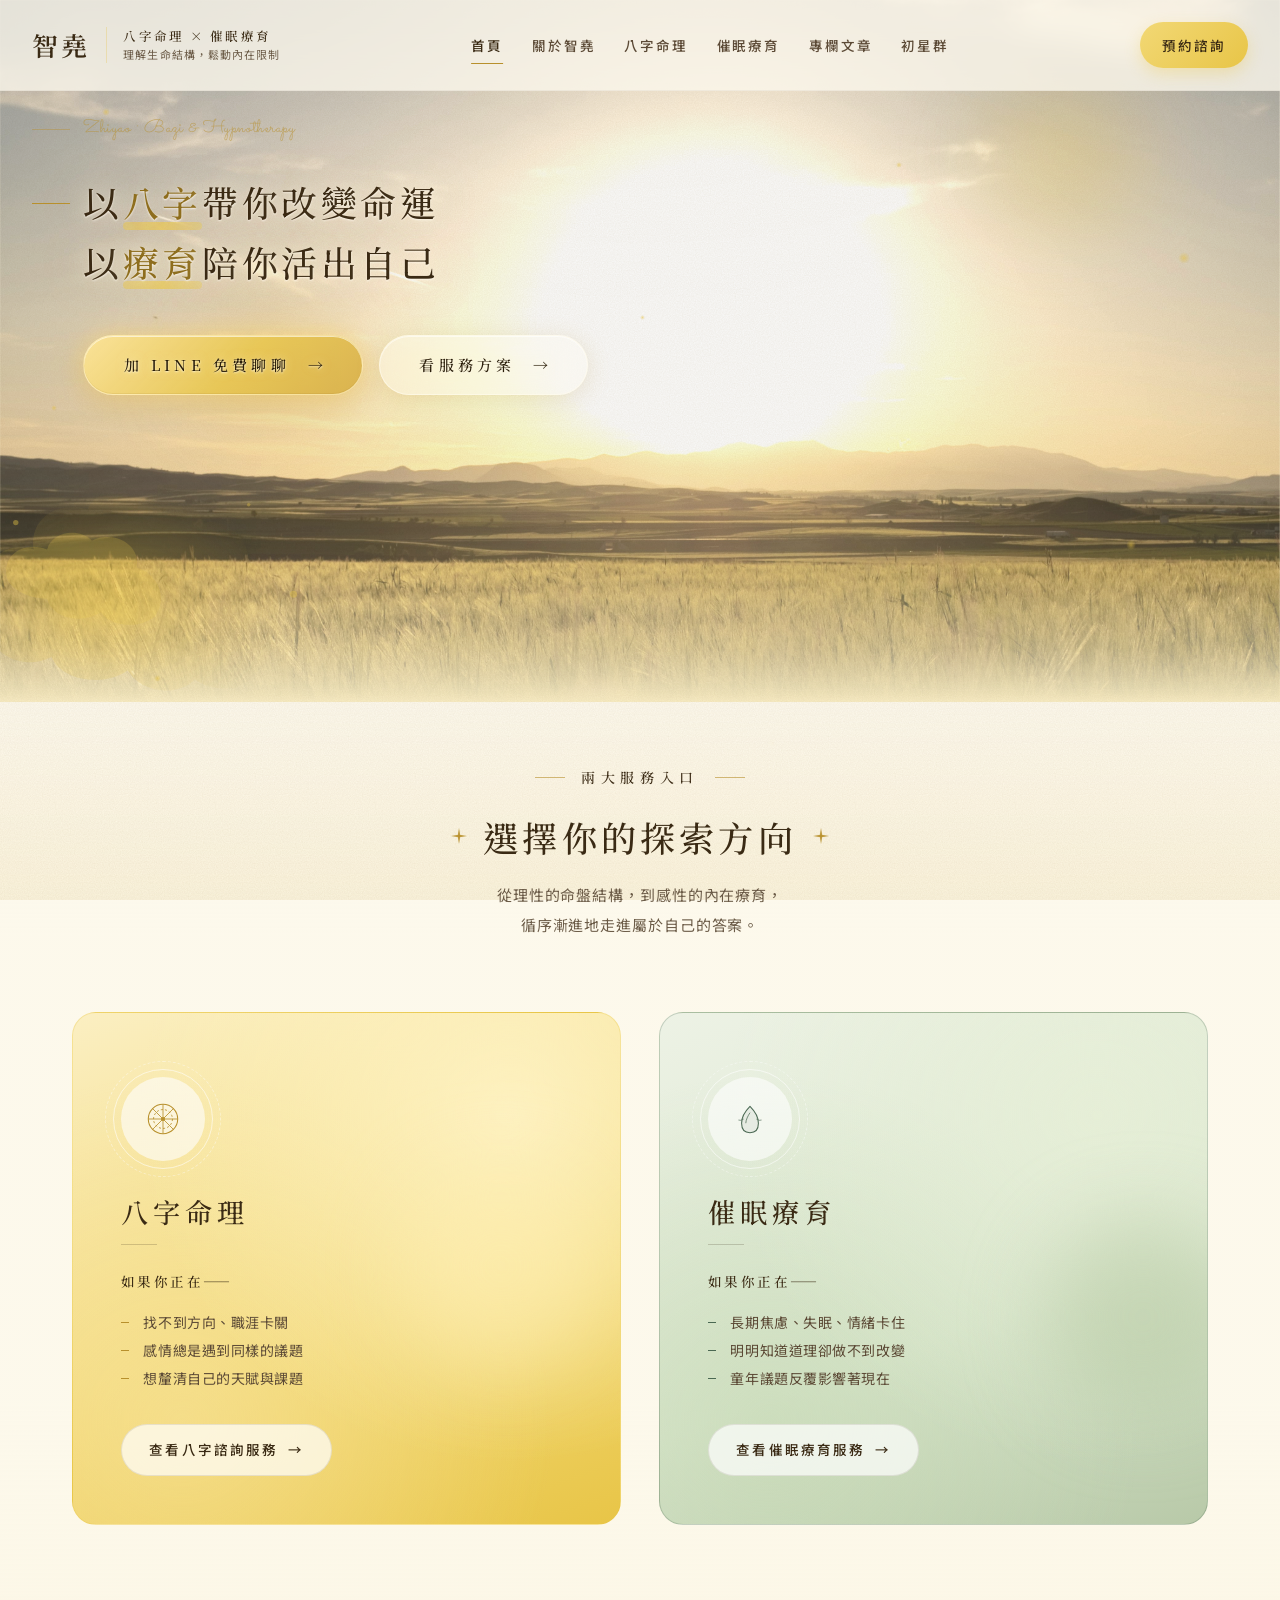
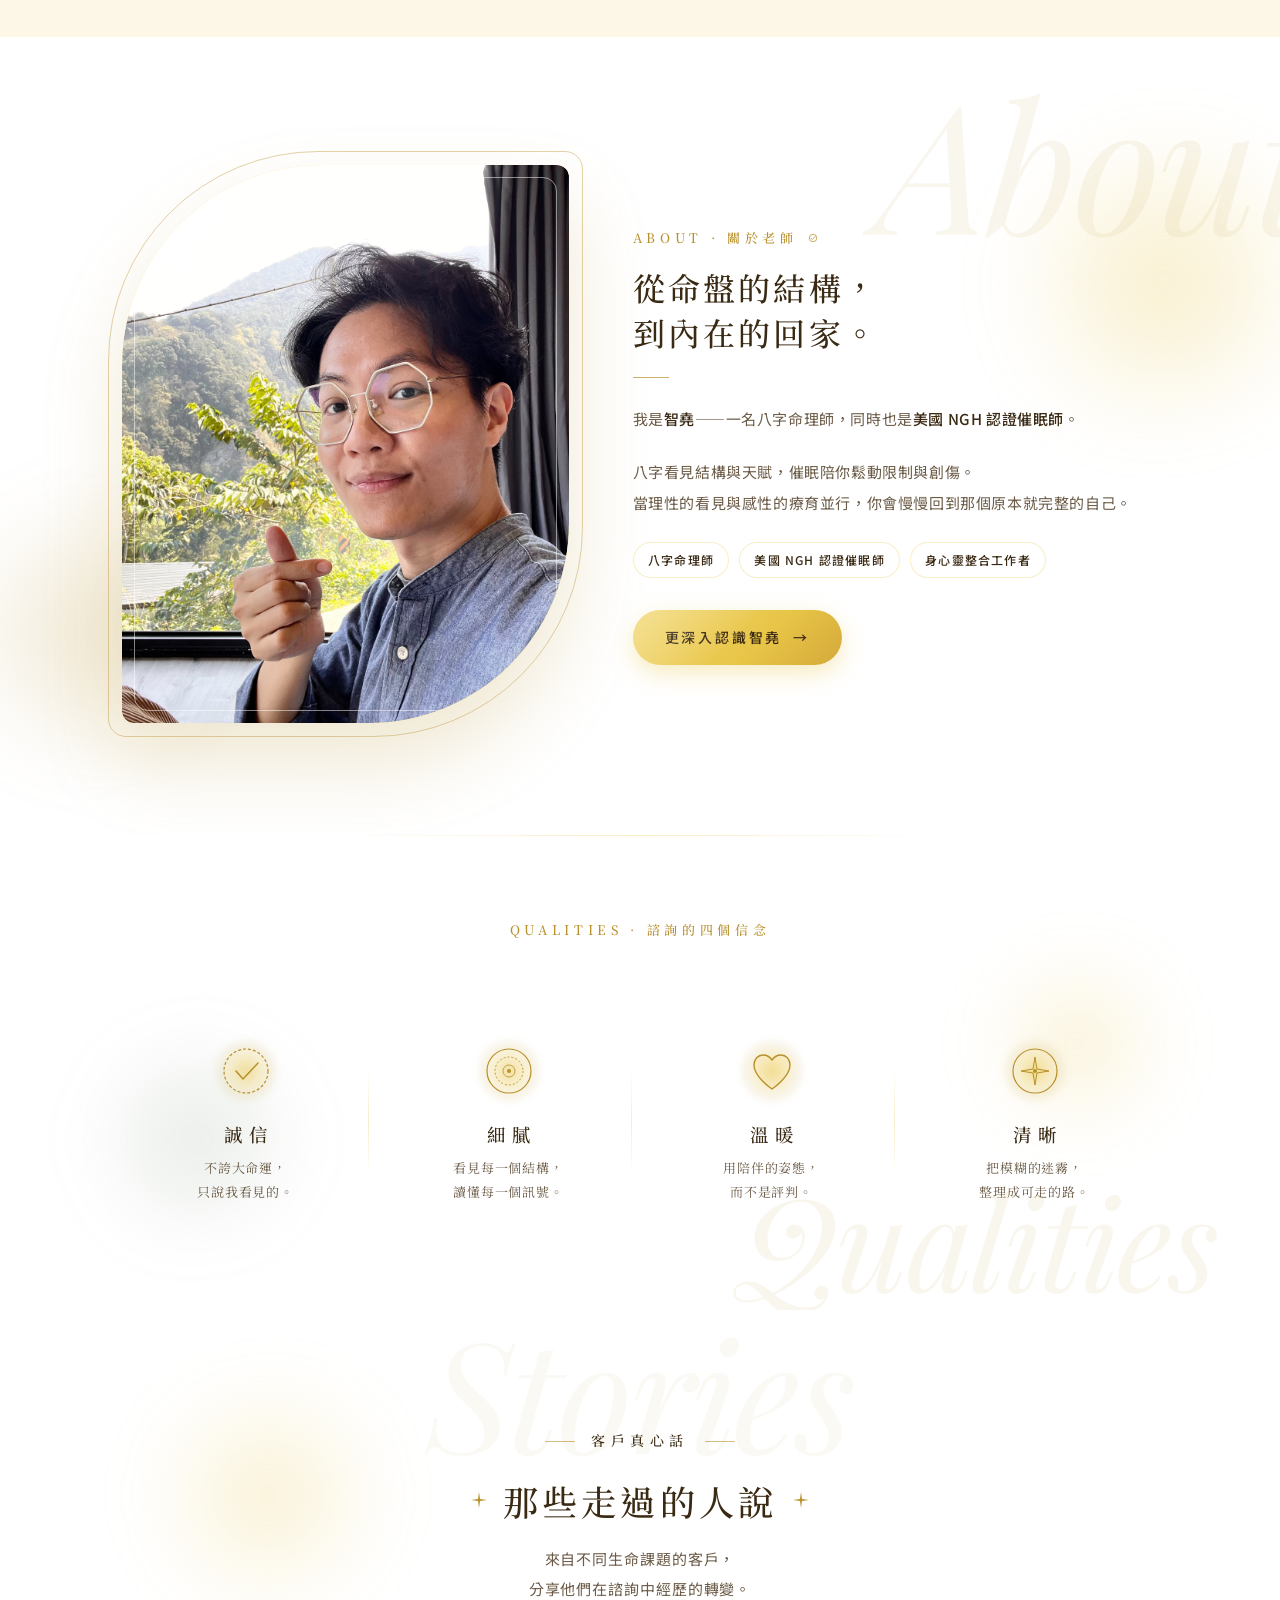
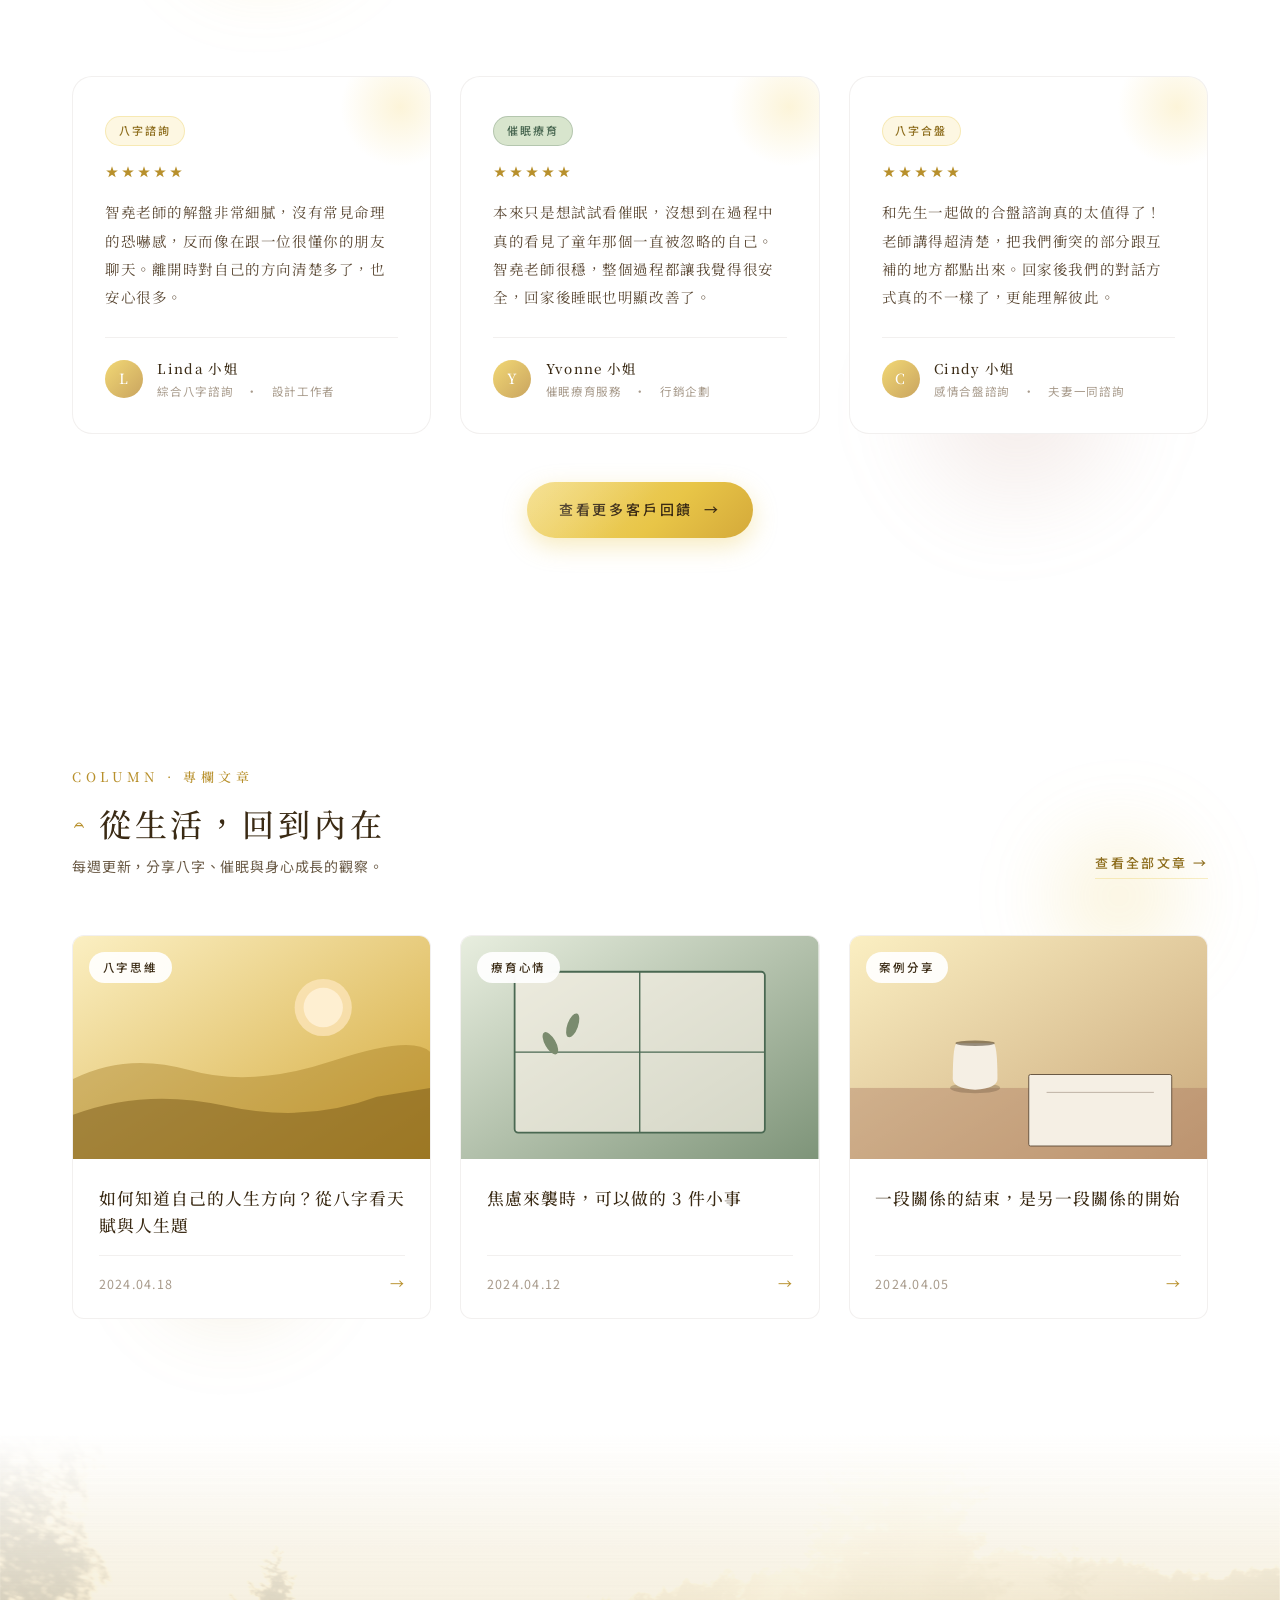
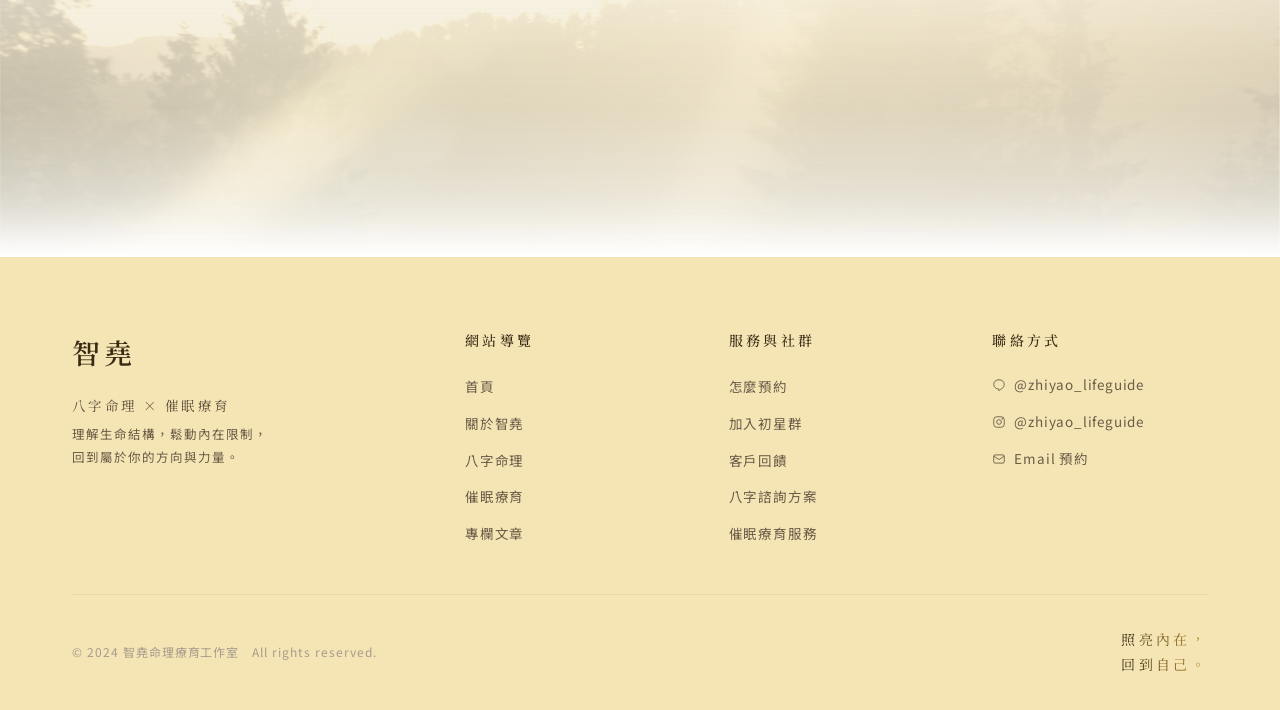
==== commit 17d154bb: "Add files via upload" ====
--- a/index.html
+++ b/index.html
@@ -7,7 +7,7 @@
 <meta name="description" content="八字命理師、美國 NGH 催眠師。以八字帶你改變命運，以療育陪你活出自己。">
 <link rel="preconnect" href="https://fonts.googleapis.com">
 <link rel="preconnect" href="https://fonts.gstatic.com" crossorigin>
-<link href="https://fonts.googleapis.com/css2?family=Noto+Serif+TC:wght@400;500;600;700&family=Noto+Sans+TC:wght@300;400;500;600&family=Playfair+Display:ital,wght@0,400;0,500;1,400;1,500&display=swap" rel="stylesheet">
+<link href="https://fonts.googleapis.com/css2?family=Noto+Serif+TC:wght@400;500;600;700&family=Noto+Sans+TC:wght@300;400;500;600&family=Playfair+Display:ital,wght@0,400;0,500;1,400;1,500&family=Sacramento&family=Caveat:wght@500;600&display=swap" rel="stylesheet">
 <style>
 /* ============================================
    Tokens — 鵝黃手繪風
@@ -876,16 +876,17 @@
   padding: 0 2rem;
 }
 .hero-eyebrow {
-  font-family: var(--font-display);
-  font-style: italic;
-  font-size: 13px;
-  font-weight: 500;
-  letter-spacing: 0.36em;
-  color: var(--color-yellow-deep);
-  margin-bottom: 2.4rem;
+  font-family: 'Sacramento', 'Caveat', var(--font-display);
+  font-style: normal;
+  font-size: 18px;
+  font-weight: 400;
+  letter-spacing: 0.03em;
+  color: rgba(184, 144, 44, 0.6);
+  margin-bottom: 2rem;
   display: inline-block;
   padding-left: 3.2rem;
   position: relative;
+  line-height: 1.3;
 }
 .hero-eyebrow::before {
   content: '';
@@ -893,7 +894,7 @@
   left: 0; top: 50%;
   width: 2.4rem;
   height: 1px;
-  background: var(--color-yellow-deep);
+  background: rgba(184, 144, 44, 0.4);
 }
 .hero h1 {
   font-family: var(--font-serif);
@@ -2041,7 +2042,7 @@
    CTA STRIP
    ============================================ */
 .cta-strip {
-  background: linear-gradient(180deg, #FAF1D8 0%, #F5E5B5 100%);
+  background: transparent;
   padding: 6rem 0;
   position: relative;
   overflow: hidden;
@@ -2054,8 +2055,38 @@
   background-size: cover;
   background-position: center 60%;
   background-repeat: no-repeat;
-  filter: saturate(0.55) brightness(1.15) contrast(0.93);
+  filter: saturate(0.25) brightness(1.35) contrast(0.78);
+  opacity: 0.5;
   z-index: 0;
+  /* 多斷點極平滑漸變，肉眼幾乎察覺不到分界 */
+  -webkit-mask-image: linear-gradient(180deg,
+    transparent  0%,
+    rgba(0,0,0,0.05) 5%,
+    rgba(0,0,0,0.15) 10%,
+    rgba(0,0,0,0.3) 18%,
+    rgba(0,0,0,0.5) 28%,
+    rgba(0,0,0,0.75) 40%,
+    rgba(0,0,0,1) 55%,
+    rgba(0,0,0,1) 65%,
+    rgba(0,0,0,0.75) 75%,
+    rgba(0,0,0,0.5) 85%,
+    rgba(0,0,0,0.25) 92%,
+    rgba(0,0,0,0.1) 96%,
+    transparent 100%);
+  mask-image: linear-gradient(180deg,
+    transparent  0%,
+    rgba(0,0,0,0.05) 5%,
+    rgba(0,0,0,0.15) 10%,
+    rgba(0,0,0,0.3) 18%,
+    rgba(0,0,0,0.5) 28%,
+    rgba(0,0,0,0.75) 40%,
+    rgba(0,0,0,1) 55%,
+    rgba(0,0,0,1) 65%,
+    rgba(0,0,0,0.75) 75%,
+    rgba(0,0,0,0.5) 85%,
+    rgba(0,0,0,0.25) 92%,
+    rgba(0,0,0,0.1) 96%,
+    transparent 100%);
 }
 .cta-strip::after {
   content: '';
@@ -2063,13 +2094,13 @@
   inset: 0;
   background:
     linear-gradient(180deg,
-      rgba(250, 241, 216, 1) 0%,
-      rgba(250, 241, 216, 0.92) 8%,
-      rgba(248, 235, 200, 0.72) 25%,
-      rgba(248, 232, 190, 0.6) 50%,
-      rgba(248, 232, 190, 0.78) 75%,
-      rgba(245, 229, 181, 0.95) 92%,
-      rgba(245, 229, 181, 1) 100%);
+      rgba(250, 241, 216, 0) 0%,
+      rgba(250, 241, 216, 0.15) 10%,
+      rgba(248, 235, 200, 0.35) 30%,
+      rgba(248, 232, 190, 0.42) 50%,
+      rgba(248, 232, 190, 0.35) 70%,
+      rgba(245, 229, 181, 0.15) 90%,
+      rgba(245, 229, 181, 0) 100%);
   z-index: 1;
 }
 .cta-strip-inner { position: relative; z-index: 2; }
@@ -2373,6 +2404,303 @@
   .service-card { padding: 2rem 1.4rem 1.8rem; }
 }
 </style>
+<style>
+/* ============================================
+   首頁進階動畫（疊在原有之上）
+   - 全部用 transform/opacity（GPU 加速）
+   - 手機自動減量
+   - 尊重 prefers-reduced-motion
+   ============================================ */
+
+/* === 1. Hero 金色光粒漂浮 === */
+.hero-dust {
+  position: absolute;
+  inset: 0;
+  pointer-events: none;
+  overflow: hidden;
+  z-index: 2;
+}
+.hero-dust-particle {
+  position: absolute;
+  bottom: -20px;
+  width: 5px;
+  height: 5px;
+  border-radius: 50%;
+  background: radial-gradient(circle, rgba(232, 197, 71, 0.85), rgba(232, 197, 71, 0) 70%);
+  animation: hero-dust-rise var(--dur, 22s) ease-in-out infinite;
+  animation-delay: var(--delay, 0s);
+  left: var(--left, 50%);
+  opacity: 0;
+  will-change: transform, opacity;
+}
+@keyframes hero-dust-rise {
+  0%   { transform: translate3d(0, 0, 0); opacity: 0; }
+  10%  { opacity: 0.7; }
+  50%  { transform: translate3d(18px, -40vh, 0); opacity: 0.9; }
+  90%  { opacity: 0.25; }
+  100% { transform: translate3d(-12px, -85vh, 0); opacity: 0; }
+}
+
+/* === 2. 鼠標跟隨柔光（桌面 hover 才顯示） === */
+.hero-cursor-glow { display: none !important; }
+
+/* === 3. 標題每個字 hover 微浮 + 染金 === */
+@media (hover: hover) {
+  .char-fade.visible {
+    transition: opacity 0.7s ease, transform 0.4s ease, color 0.3s ease;
+  }
+  .char-fade.visible:hover {
+    transform: translateY(-2px);
+    color: var(--color-gold, #B8902C);
+  }
+}
+
+/* === 4. Brush underline 完成後緩慢呼吸光暈 === */
+.brush-underline.visible {
+  animation: brush-pulse-glow 4s ease-in-out infinite 2.5s;
+}
+@keyframes brush-pulse-glow {
+  0%, 100% { text-shadow: 0 0 0 rgba(232, 197, 71, 0); }
+  50%      { text-shadow: 0 0 10px rgba(232, 197, 71, 0.18); }
+}
+
+/* === 5. CTA 按鈕內部柔光緩慢掃過 === */
+.btn-primary {
+  position: relative;
+  overflow: hidden;
+  isolation: isolate;
+}
+.btn-primary::after {
+  content: '';
+  position: absolute;
+  inset: 0;
+  background: linear-gradient(110deg,
+    transparent 30%,
+    rgba(255, 255, 255, 0.18) 50%,
+    transparent 70%);
+  transform: translateX(-100%);
+  animation: btn-soft-shine 5s ease-in-out infinite 3s;
+  pointer-events: none;
+  z-index: 0;
+}
+@keyframes btn-soft-shine {
+  0%   { transform: translateX(-100%); }
+  60%  { transform: translateX(100%); }
+  100% { transform: translateX(100%); }
+}
+.btn-primary > * { position: relative; z-index: 1; }
+
+/* === 6. Hero scroll 指示器溫和上下飄 === */
+.hero-scroll {
+  animation: hero-scroll-float 3s ease-in-out infinite;
+}
+@keyframes hero-scroll-float {
+  0%, 100% { transform: translateY(0); }
+  50%      { transform: translateY(6px); }
+}
+
+/* === 7. 整個 hero 區的太陽光暈微微呼吸（補強現有） === */
+.hero-sun-glow {
+  animation: sun-soft-breath 8s ease-in-out infinite;
+}
+@keyframes sun-soft-breath {
+  0%, 100% { transform: scale(1); opacity: 0.9; }
+  50%      { transform: scale(1.06); opacity: 1; }
+}
+
+/* ============================================
+   手機優化：減量、停用昂貴特效
+   ============================================ */
+@media (max-width: 768px) {
+  .hero-cursor-glow { display: none !important; } /* 手機沒滑鼠 */
+  /* 只保留 4 顆粒子，省 GPU */
+  .hero-dust-particle:nth-child(n+5) { display: none; }
+  /* btn shine 拉慢 */
+  .btn-primary::after { animation-duration: 7s; }
+  /* sun glow 簡化 */
+  .hero-sun-glow { animation: none; }
+}
+
+@media (max-width: 480px) {
+  /* 更窄螢幕只保留 2 顆粒子 */
+  .hero-dust-particle:nth-child(n+3) { display: none; }
+  .brush-underline.visible { animation: none; }
+}
+
+/* ============================================
+   無障礙：使用者偏好減少動效時全關
+   ============================================ */
+@media (prefers-reduced-motion: reduce) {
+  .hero-dust-particle,
+  .brush-underline.visible,
+  .btn-primary::after,
+  .hero-scroll,
+  .hero-sun-glow,
+  .char-fade { animation: none !important; }
+  .char-fade {
+    transition: opacity 0.3s ease !important;
+    transform: none !important;
+  }
+}
+
+
+/* ============================================
+   全站優雅動態感（IntersectionObserver 啟動）
+   - 各區進入視窗時觸發
+   - 全部 transform/opacity，GPU 加速
+   ============================================ */
+
+/* === Section eyebrow 金線書寫進場 === */
+.eyebrow-cn {
+  position: relative;
+  display: inline-flex;
+}
+.eyebrow-cn.in-view::before,
+.eyebrow-cn.in-view::after {
+  animation: eyebrow-line-draw 1.4s cubic-bezier(0.4, 0, 0.2, 1) forwards;
+}
+@keyframes eyebrow-line-draw {
+  0%   { transform: scaleX(0); opacity: 0; }
+  100% { transform: scaleX(1); opacity: 0.6; }
+}
+.eyebrow-cn::before,
+.eyebrow-cn::after {
+  transform-origin: left center;
+  transition: opacity 0.4s ease;
+}
+.eyebrow-cn::after { transform-origin: right center; }
+
+/* === Section H2 進場時微光描繪 === */
+.section-header h2.in-view {
+  animation: h2-soft-reveal 1.4s ease-out forwards;
+}
+@keyframes h2-soft-reveal {
+  0%   { opacity: 0; transform: translateY(12px); }
+  100% { opacity: 1; transform: translateY(0); }
+}
+
+/* === Service card 緩慢縮放呼吸（除了原本 float） === */
+@media (hover: hover) {
+  .service-card {
+    transition: transform 0.6s cubic-bezier(0.4, 0, 0.2, 1), box-shadow 0.6s ease;
+  }
+  .service-card:hover {
+    transform: translateY(-8px) scale(1.012);
+    box-shadow: 0 24px 50px rgba(90, 70, 50, 0.10);
+  }
+  .service-icon {
+    transition: transform 0.7s cubic-bezier(0.34, 1.56, 0.64, 1);
+  }
+  .service-card:hover .service-icon {
+    transform: rotate(8deg) scale(1.1);
+  }
+}
+
+/* === 分隔線（hr 或 .divider）緩慢從中心畫出 === */
+.hero-divider.in-view {
+  animation: divider-ink-draw 1.6s ease-out forwards;
+}
+@keyframes divider-ink-draw {
+  0%   { transform: scaleX(0); opacity: 0; }
+  100% { transform: scaleX(1); opacity: 1; }
+}
+
+/* === fade-in 改良：加上微微 scale 進來更有動態 === */
+.fade-in.elegant {
+  opacity: 0;
+  transform: translateY(20px) scale(0.985);
+  filter: blur(2px);
+  transition:
+    opacity 1.4s cubic-bezier(0.4, 0, 0.2, 1),
+    transform 1.4s cubic-bezier(0.4, 0, 0.2, 1),
+    filter 1.4s ease-out;
+}
+.fade-in.elegant.visible {
+  opacity: 1;
+  transform: translateY(0) scale(1);
+  filter: blur(0);
+}
+
+/* === 連結 hover 底線從左掠至右（給 nav-menu）=== */
+.nav-menu a::after {
+  transform-origin: left center;
+}
+.nav-menu a:hover::after {
+  transform-origin: right center;
+}
+
+/* === Background 微微漸層循環呼吸（整頁微調明度） === */
+body {
+  background-attachment: fixed;
+  position: relative;
+}
+body::after {
+  content: '';
+  position: fixed;
+  inset: 0;
+  pointer-events: none;
+  background: radial-gradient(ellipse 80% 60% at 50% 0%,
+    rgba(255, 235, 195, 0.025) 0%,
+    transparent 60%);
+  z-index: 1;
+  animation: bg-warm-breath 14s ease-in-out infinite;
+  opacity: 0;
+}
+.body-loaded body::after,
+body.loaded::after {
+  opacity: 1;
+}
+@keyframes bg-warm-breath {
+  0%, 100% { opacity: 0.3; }
+  50%      { opacity: 0.7; }
+}
+
+/* === 服務卡 icon 緩慢自轉（極慢，氛圍感） === */
+.service-icon svg {
+  animation: gentle-rotate 60s linear infinite;
+}
+@keyframes gentle-rotate {
+  to { transform: rotate(360deg); }
+}
+
+/* === Footer slogan 文字光波 === */
+.footer-slogan {
+  background: linear-gradient(90deg,
+    var(--color-brown-deep, #3A2A14) 0%,
+    var(--color-gold, #B8902C) 50%,
+    var(--color-brown-deep, #3A2A14) 100%);
+  background-size: 200% 100%;
+  -webkit-background-clip: text;
+  background-clip: text;
+  -webkit-text-fill-color: transparent;
+  animation: footer-text-flow 8s ease-in-out infinite;
+}
+@keyframes footer-text-flow {
+  0%, 100% { background-position: 0% 50%; }
+  50%      { background-position: 100% 50%; }
+}
+
+/* ============================================
+   手機版減量
+   ============================================ */
+@media (max-width: 768px) {
+  .service-icon svg { animation: none; } /* 自轉吃 CPU，手機停 */
+  body::after { animation-duration: 20s; }
+  .footer-slogan { animation: none; -webkit-text-fill-color: var(--color-brown-deep, #3A2A14); background: none; }
+}
+
+@media (prefers-reduced-motion: reduce) {
+  .service-icon svg,
+  .footer-slogan,
+  body::after,
+  .hero-divider.in-view,
+  .section-header h2.in-view,
+  .eyebrow-cn.in-view::before,
+  .eyebrow-cn.in-view::after,
+  .fade-in.elegant { animation: none !important; transition: opacity 0.3s ease !important; }
+}
+
+</style>
 </head>
 <body>
 
@@ -2425,6 +2753,22 @@
      HERO — 細緻 SVG 山景 + 手繪植物
      ============================================ -->
 <section class="hero" id="top">
+
+  <!-- 進階動畫：金色光粒（8 顆，手機自動減量到 4 顆） -->
+  <div class="hero-dust" aria-hidden="true">
+    <span class="hero-dust-particle" style="--left:8%;  --delay:0s;  --dur:22s;"></span>
+    <span class="hero-dust-particle" style="--left:20%; --delay:4s;  --dur:26s;"></span>
+    <span class="hero-dust-particle" style="--left:34%; --delay:8s;  --dur:20s;"></span>
+    <span class="hero-dust-particle" style="--left:48%; --delay:2s;  --dur:25s;"></span>
+    <span class="hero-dust-particle" style="--left:60%; --delay:6s;  --dur:23s;"></span>
+    <span class="hero-dust-particle" style="--left:72%; --delay:10s; --dur:27s;"></span>
+    <span class="hero-dust-particle" style="--left:84%; --delay:3s;  --dur:21s;"></span>
+    <span class="hero-dust-particle" style="--left:94%; --delay:7s;  --dur:24s;"></span>
+  </div>
+
+  <!-- 進階動畫：滑鼠跟隨柔光（手機自動隱藏） -->
+  <div class="hero-cursor-glow" id="heroCursorGlow" aria-hidden="true"></div>
+
   <!-- 主背景圖（水彩潑墨遮罩） -->
   <div class="hero-bg" aria-hidden="true"></div>
   <div class="hero-bottom-fade" aria-hidden="true"></div>
@@ -3311,6 +3655,57 @@
       }
     }, { passive: true });
   }
+
+  // ==========================================
+  // Hero 滑鼠跟隨柔光（桌面 only、尊重 reduced motion）
+  // ==========================================
+  (function() {
+    if (window.matchMedia('(prefers-reduced-motion: reduce)').matches) return;
+    if (window.matchMedia('(hover: none)').matches) return; // 沒滑鼠的裝置直接跳過
+    var glow = document.getElementById('heroCursorGlow');
+    var hero = document.querySelector('.hero');
+    if (!glow || !hero) return;
+    var rafId = null;
+    var pendingX = 0, pendingY = 0;
+    function update() {
+      glow.style.left = pendingX + 'px';
+      glow.style.top  = pendingY + 'px';
+      rafId = null;
+    }
+    hero.addEventListener('mousemove', function(e) {
+      var rect = hero.getBoundingClientRect();
+      pendingX = e.clientX - rect.left;
+      pendingY = e.clientY - rect.top;
+      if (!rafId) rafId = requestAnimationFrame(update);
+    }, { passive: true });
+    hero.addEventListener('mouseleave', function() {
+      glow.style.opacity = '0';
+    });
+    hero.addEventListener('mouseenter', function() {
+      glow.style.opacity = '';
+    });
+  })();
+
+  // ==========================================
+  // 優雅動態感：scroll 觸發 in-view class
+  // ==========================================
+  (function() {
+    var elegantObserver = new IntersectionObserver(function(entries) {
+      entries.forEach(function(entry) {
+        if (entry.isIntersecting) {
+          entry.target.classList.add('in-view');
+          elegantObserver.unobserve(entry.target);
+        }
+      });
+    }, { threshold: 0.25, rootMargin: '0px 0px -60px 0px' });
+
+    document.querySelectorAll('.eyebrow-cn, .section-header h2, .hero-divider').forEach(function(el) {
+      elegantObserver.observe(el);
+    });
+
+    // 標記頁面已載入，啟動背景動畫
+    setTimeout(function() { document.body.classList.add('loaded'); }, 100);
+  })();
 </script>
 
 </body>
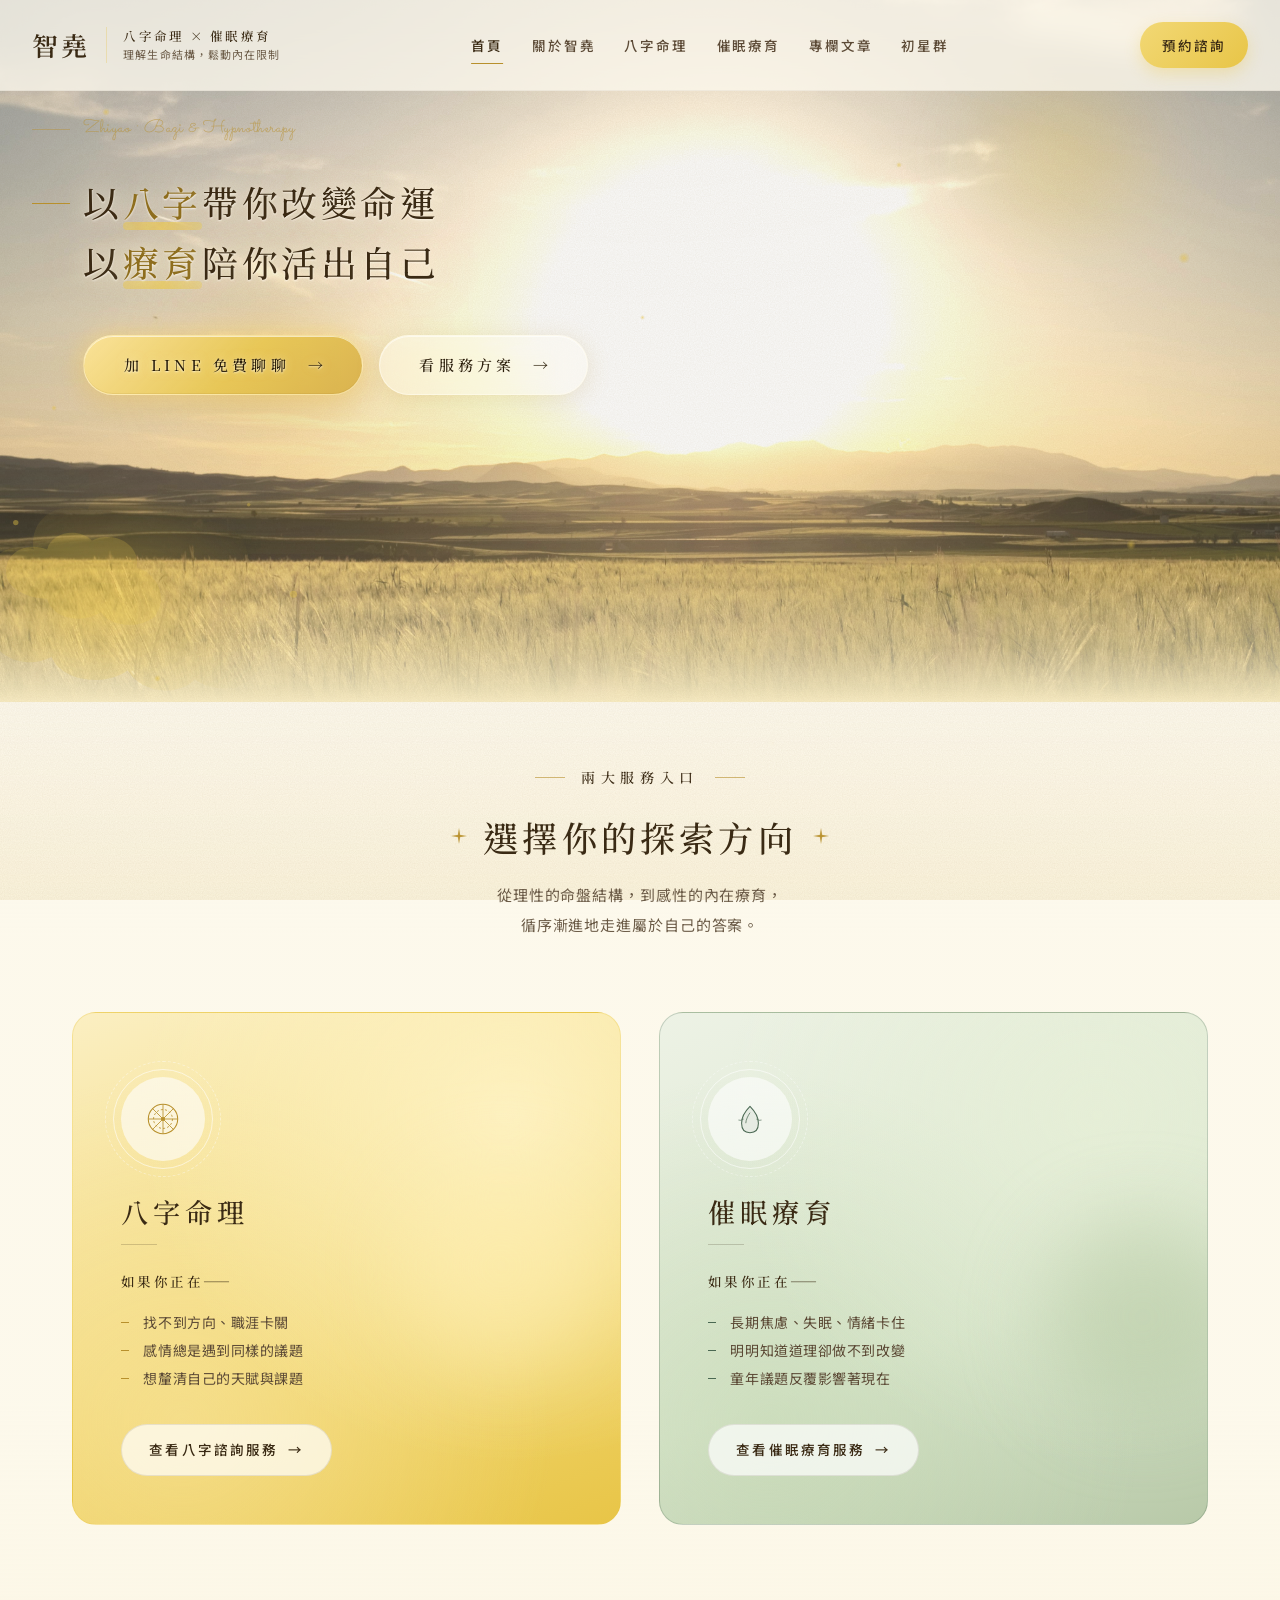
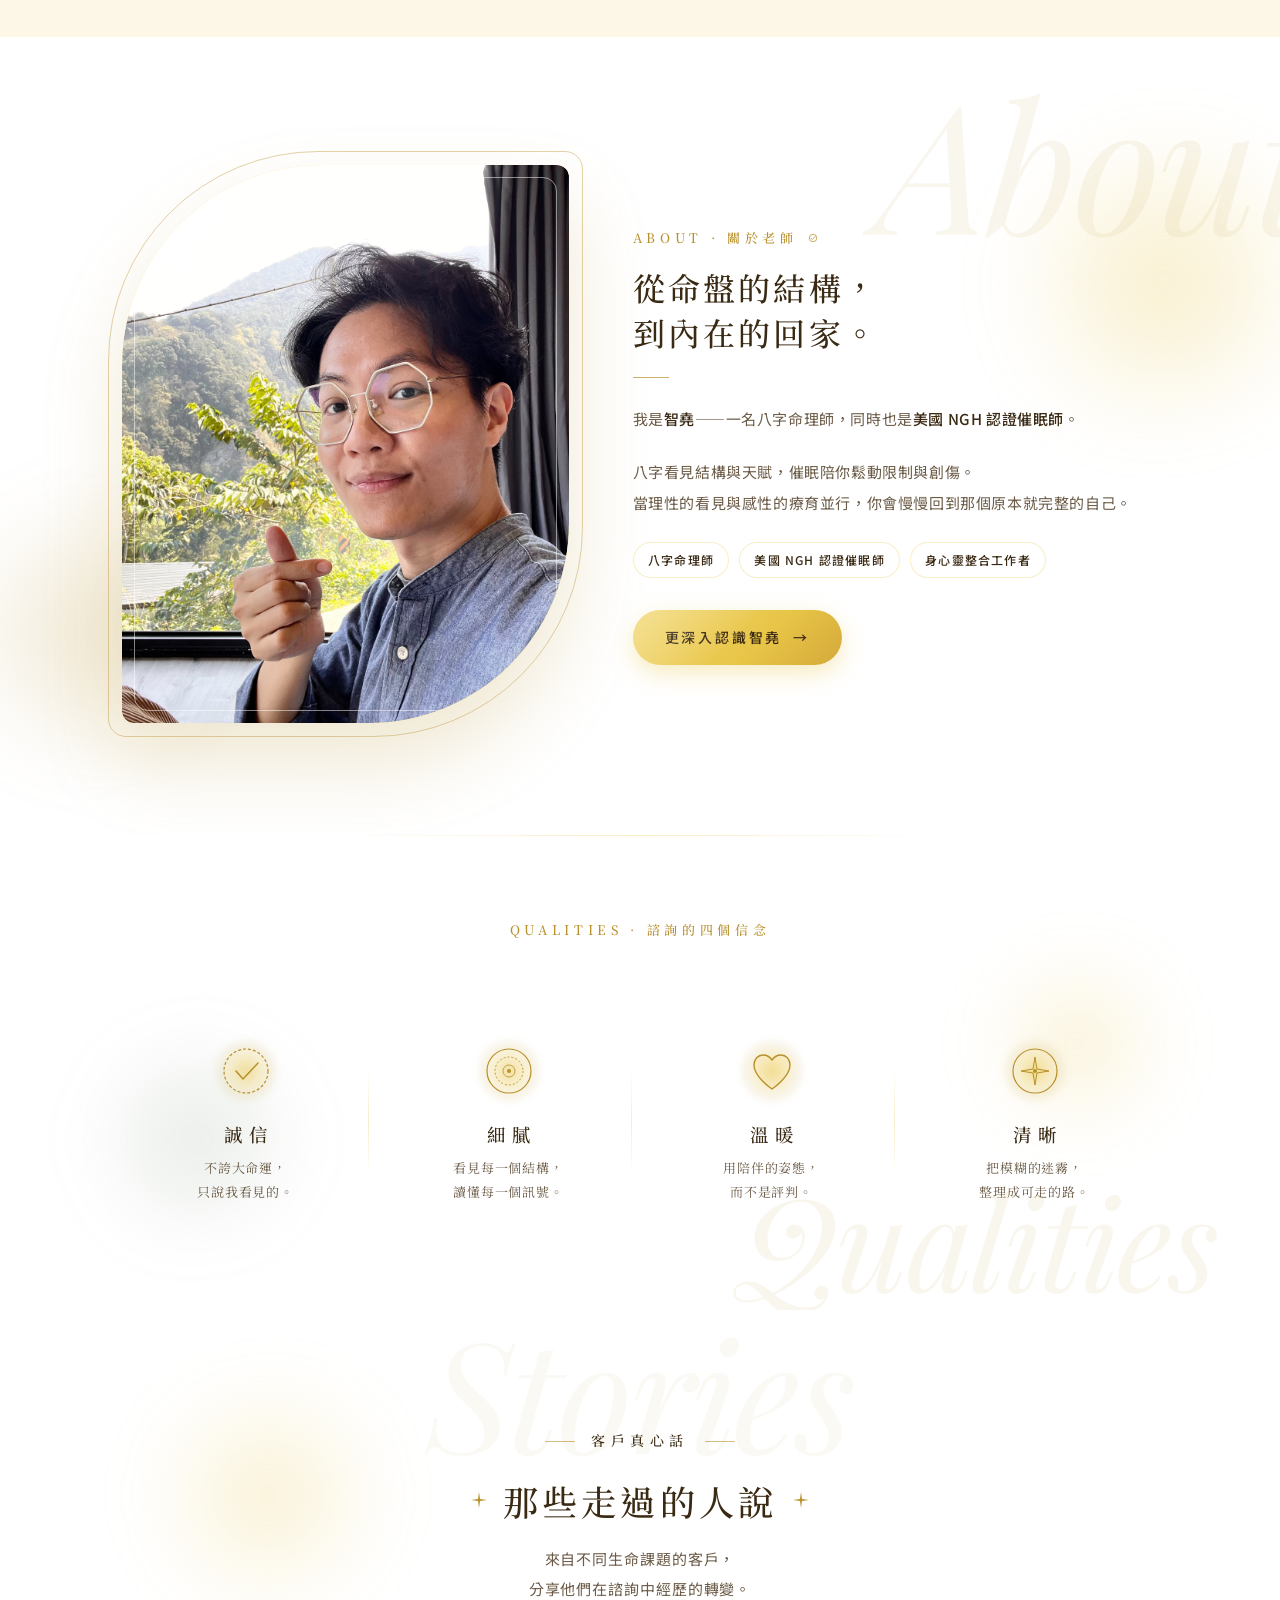
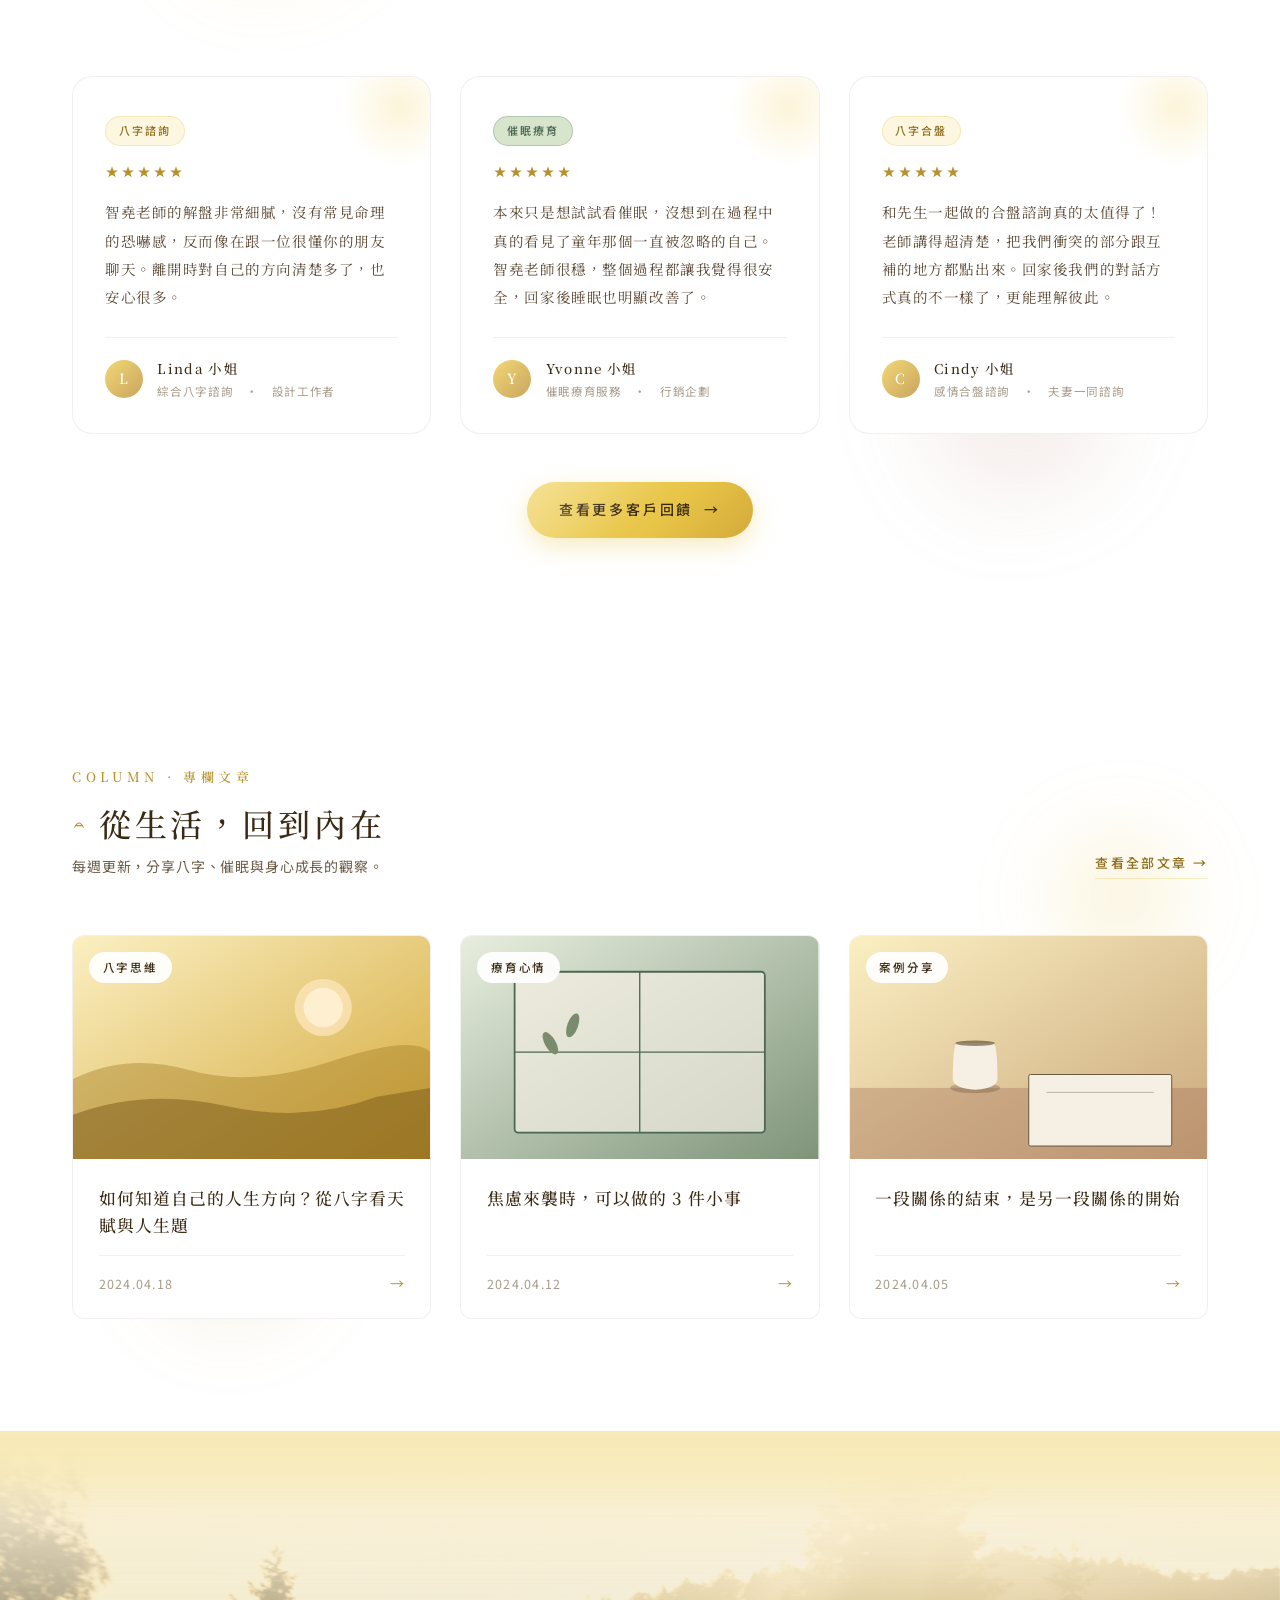
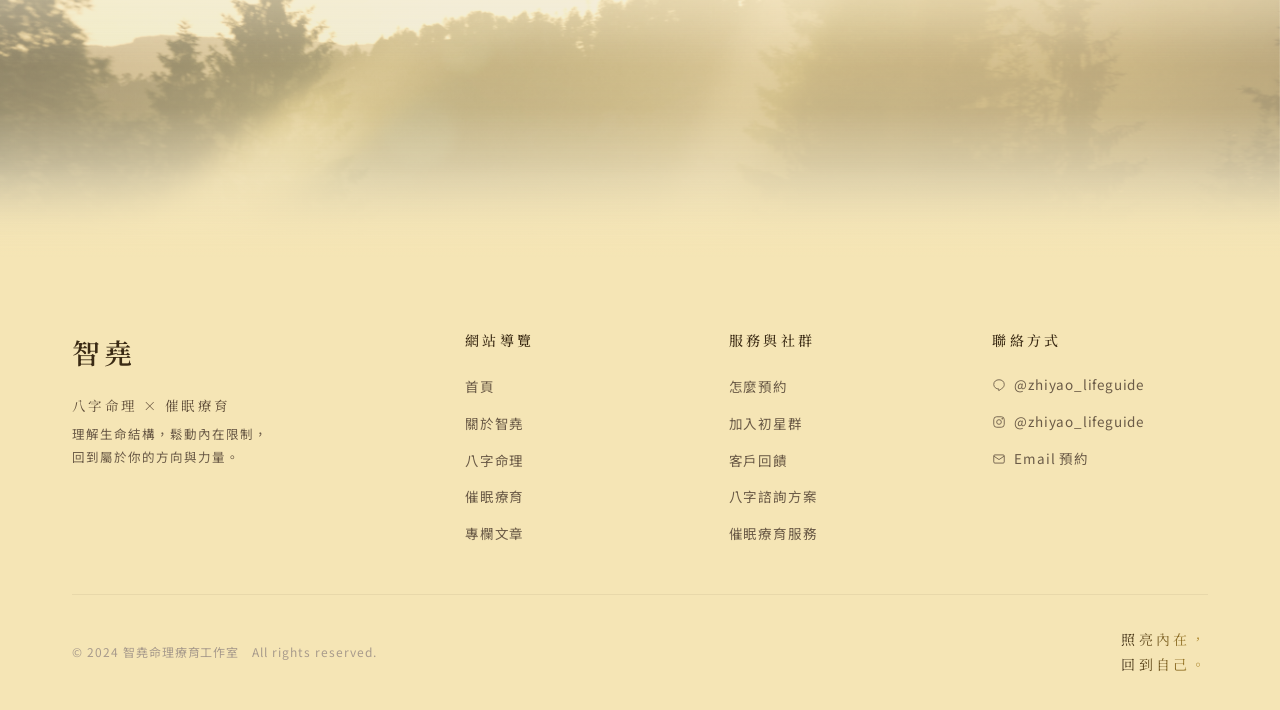
==== commit 4919362f: "Add files via upload" ====
--- a/index.html
+++ b/index.html
@@ -2042,10 +2042,15 @@
    CTA STRIP
    ============================================ */
 .cta-strip {
-  background: transparent;
+  background: linear-gradient(180deg,
+    #F8EAB8 0%,
+    transparent 18%,
+    transparent 82%,
+    #F5E5B5 100%);
   padding: 6rem 0;
   position: relative;
   overflow: hidden;
+  z-index: 2;
 }
 .cta-strip::before {
   content: '';
@@ -2055,8 +2060,7 @@
   background-size: cover;
   background-position: center 60%;
   background-repeat: no-repeat;
-  filter: saturate(0.25) brightness(1.35) contrast(0.78);
-  opacity: 0.5;
+  filter: saturate(0.4) brightness(1.2) contrast(0.85);
   z-index: 0;
   /* 多斷點極平滑漸變，肉眼幾乎察覺不到分界 */
   -webkit-mask-image: linear-gradient(180deg,
@@ -2092,16 +2096,16 @@
   content: '';
   position: absolute;
   inset: 0;
-  background:
-    linear-gradient(180deg,
-      rgba(250, 241, 216, 0) 0%,
-      rgba(250, 241, 216, 0.15) 10%,
-      rgba(248, 235, 200, 0.35) 30%,
-      rgba(248, 232, 190, 0.42) 50%,
-      rgba(248, 232, 190, 0.35) 70%,
-      rgba(245, 229, 181, 0.15) 90%,
-      rgba(245, 229, 181, 0) 100%);
+  background: linear-gradient(180deg,
+    #F8EAB8 0%,
+    rgba(248, 234, 184, 0.85) 8%,
+    rgba(248, 232, 190, 0.55) 22%,
+    rgba(248, 232, 190, 0.35) 50%,
+    rgba(245, 229, 181, 0.55) 78%,
+    rgba(245, 229, 181, 0.88) 92%,
+    #F5E5B5 100%);
   z-index: 1;
+  pointer-events: none;
 }
 .cta-strip-inner { position: relative; z-index: 2; }
 .cta-strip-deco {
@@ -2379,23 +2383,71 @@
   .cta-strip-deco { display: none; }
 
   .footer-grid {
-    grid-template-columns: 1fr;
-    gap: 2.4rem;
+    grid-template-columns: 1fr !important;
+    gap: 2.5rem !important;
     text-align: center;
   }
-  .footer-brand-mark { text-align: center; }
-  .footer-tag, .footer-tag-sub { text-align: center; }
-  .footer-col h5 { text-align: center; }
-  .footer-col ul { align-items: center; }
-  .footer-col a { justify-content: center; }
+  .footer-brand,
+  .footer-col,
+  .footer-col:nth-child(4) {
+    grid-column: 1 / -1 !important;
+    text-align: center;
+  }
+  .footer-brand-mark {
+    text-align: center;
+    font-size: 30px;
+    margin-bottom: 1rem;
+  }
+  .footer-tag, .footer-tag-sub {
+    text-align: center;
+    word-break: keep-all;
+    text-wrap: balance;
+    line-height: 1.95;
+  }
+  .footer-tag {
+    font-size: 13px;
+    letter-spacing: 0.12em;
+    white-space: nowrap;
+  }
+  .footer-tag-sub {
+    font-size: 12.5px;
+    padding: 0 1.4rem;
+  }
+  .footer-col h5 {
+    text-align: center;
+    font-size: 14px;
+    margin-bottom: 0.9rem;
+  }
+  .footer-col ul {
+    align-items: center;
+    gap: 0.8rem;
+  }
+  .footer-col a {
+    justify-content: center;
+    font-size: 14px;
+  }
   .footer-bottom {
     flex-direction: column;
     align-items: center;
     text-align: center;
     gap: 1rem;
+    padding-top: 1.8rem;
   }
   .footer-slogan { text-align: center; font-size: 13px; }
   .footer-deco { display: none; }
+}
+
+/* === 寬度 ≤ 600px 強制 footer 單欄（防 1024 媒體查詢繼承 3 欄）=== */
+@media (max-width: 600px) {
+  .footer-grid {
+    grid-template-columns: 1fr !important;
+    gap: 2.5rem !important;
+  }
+  .footer-brand,
+  .footer-col,
+  .footer-col:nth-child(4) {
+    grid-column: 1 / -1 !important;
+  }
 }
 
 @media (max-width: 420px) {
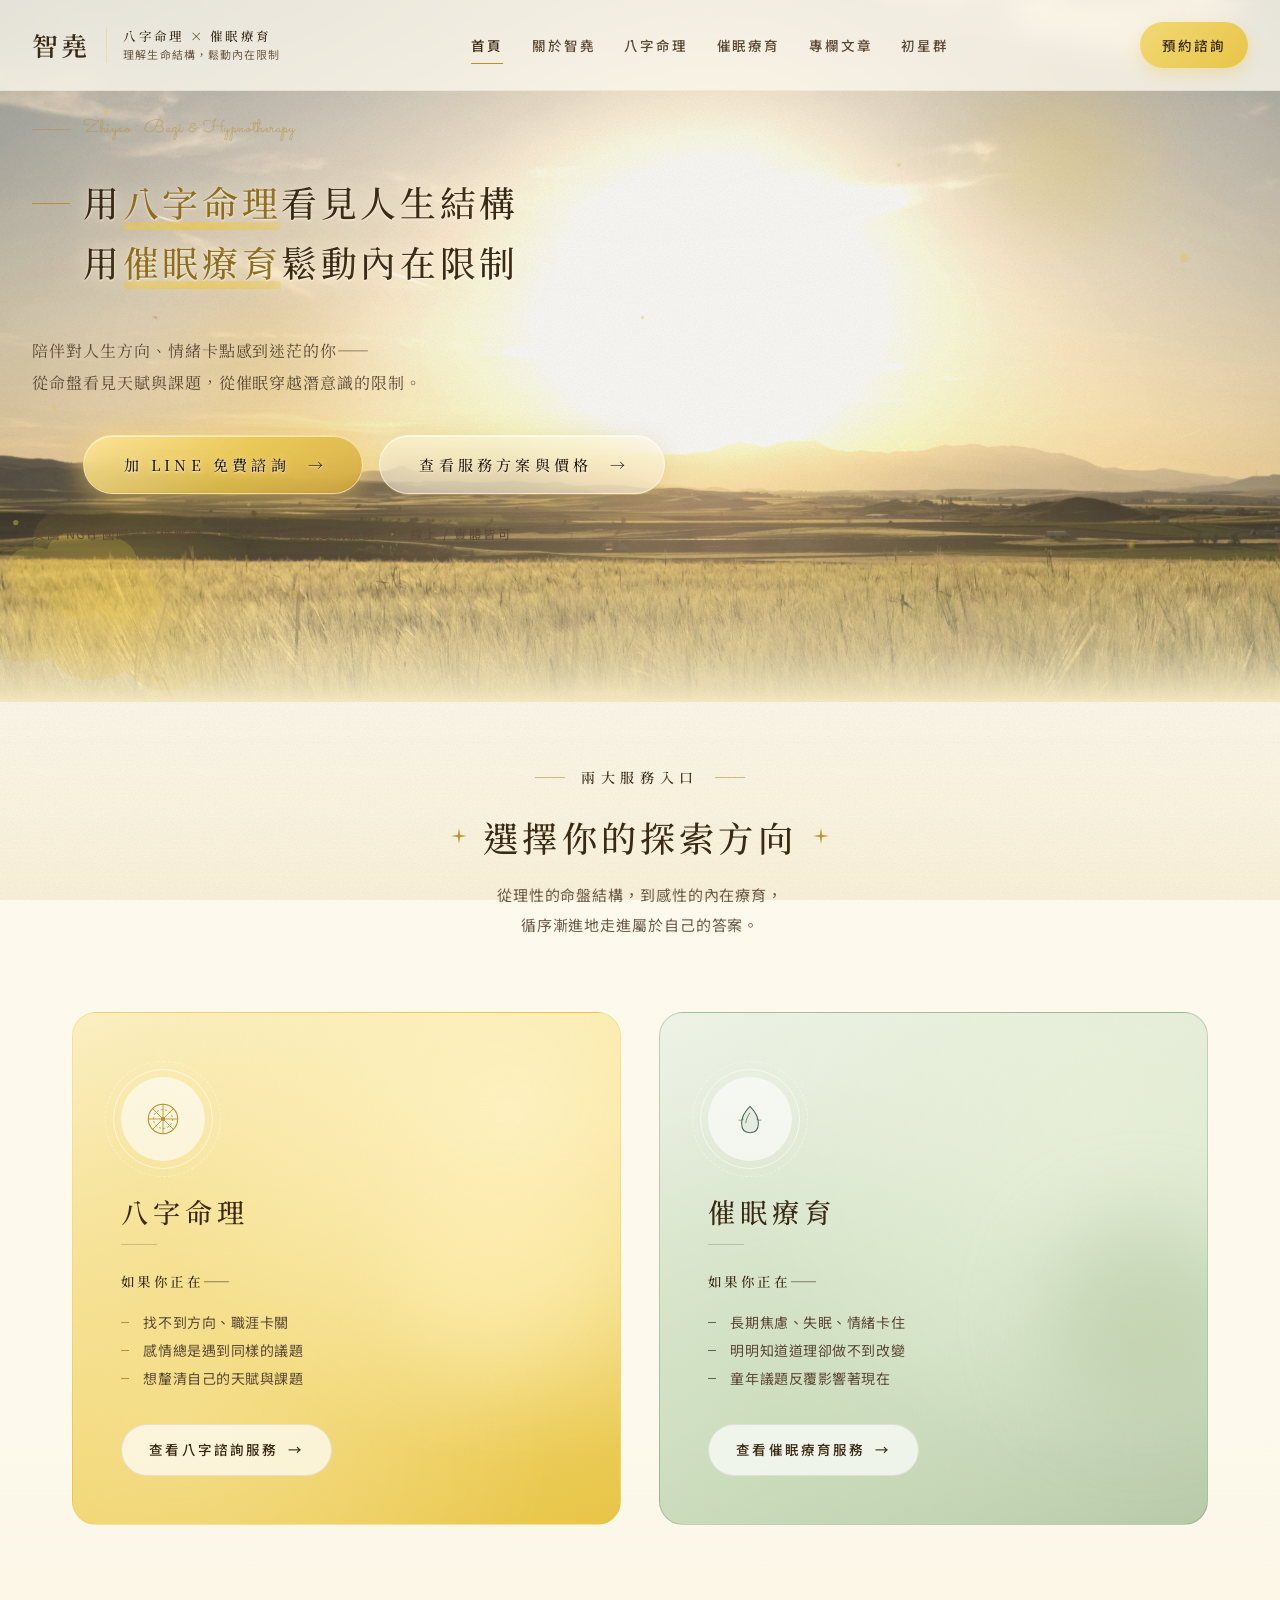
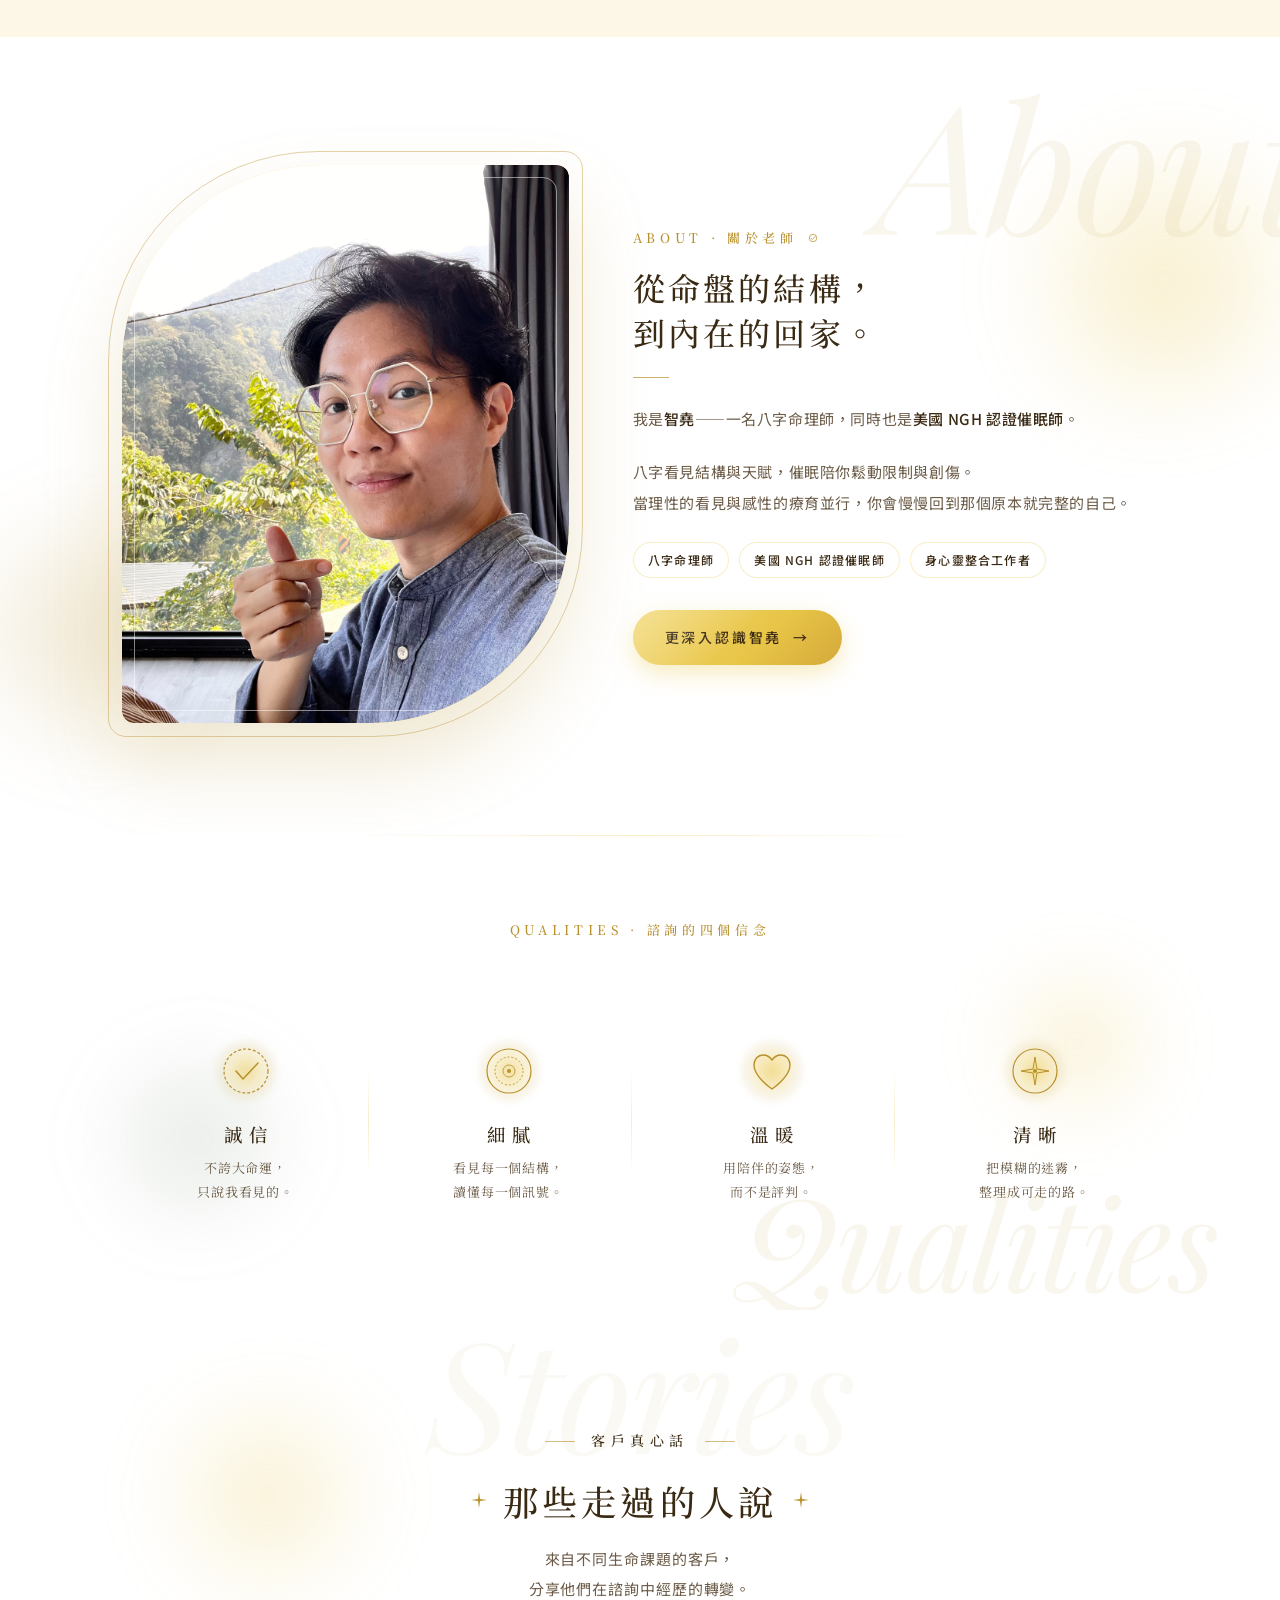
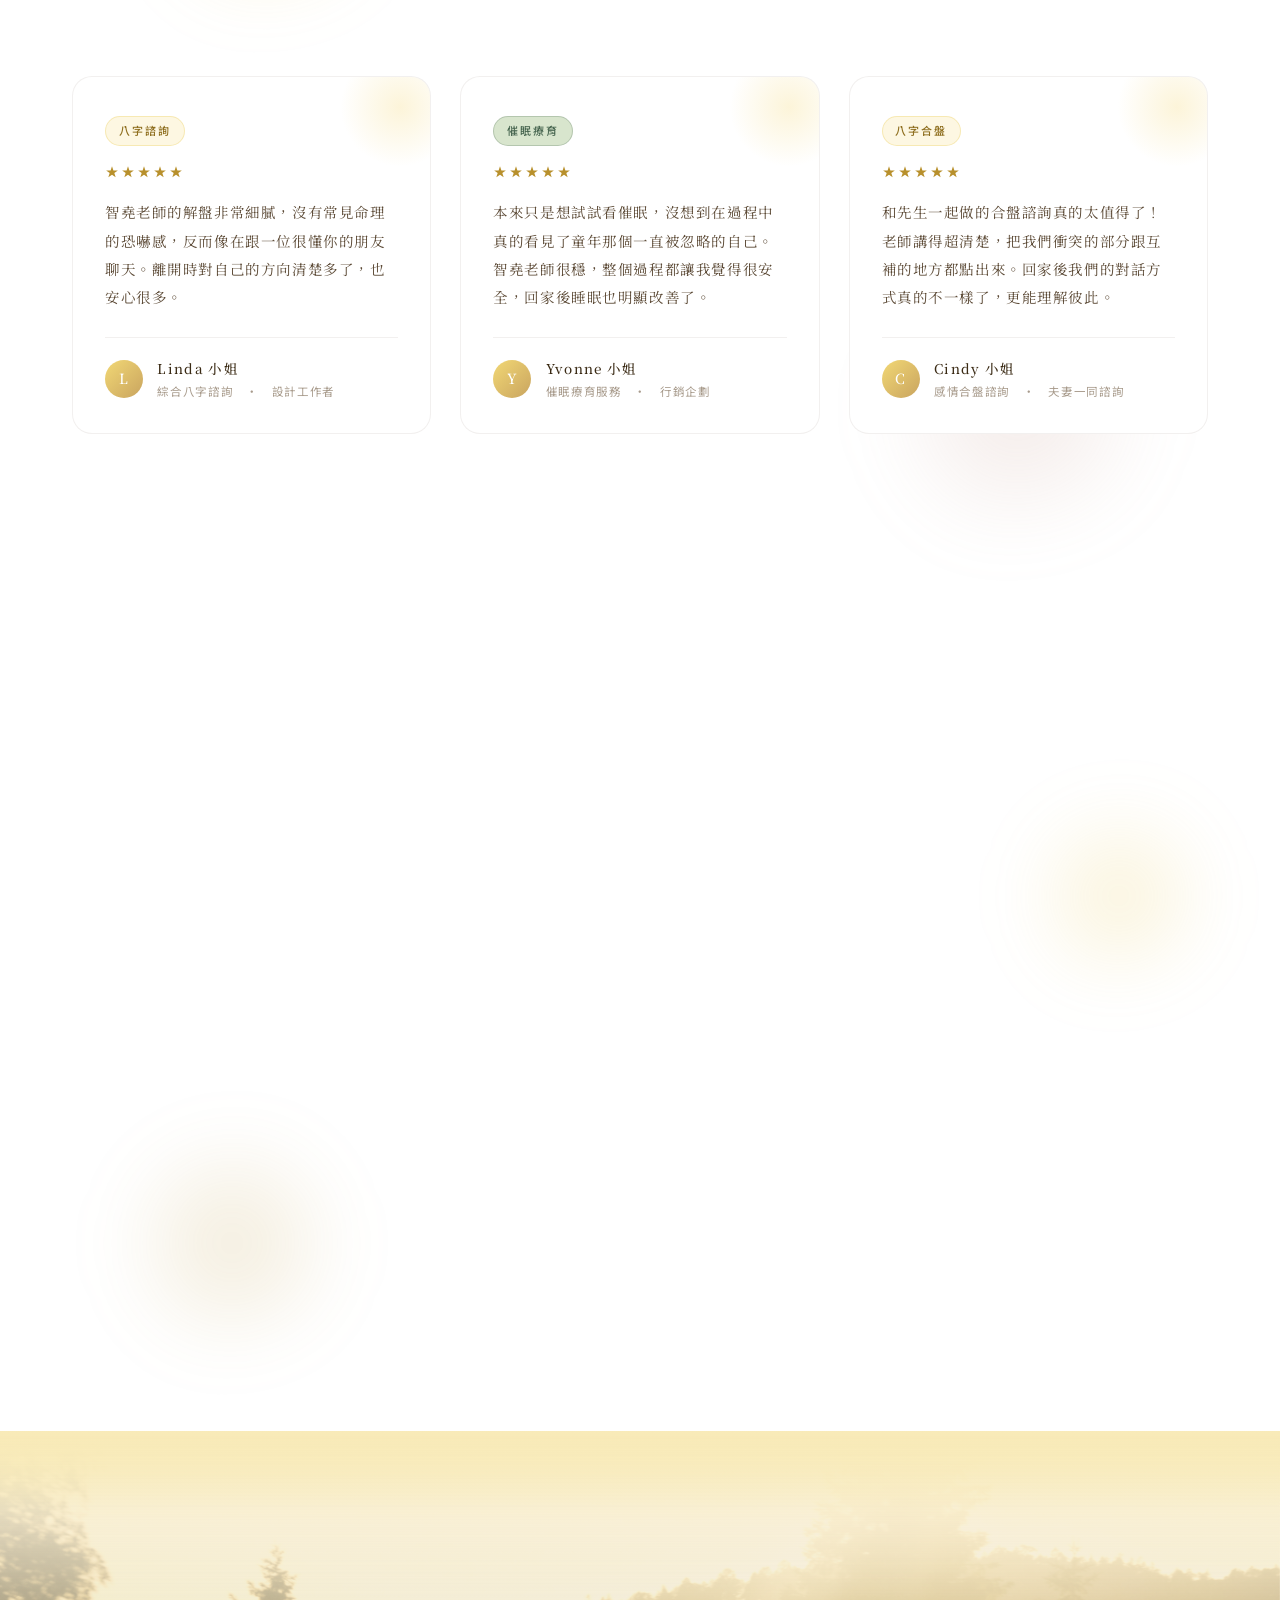
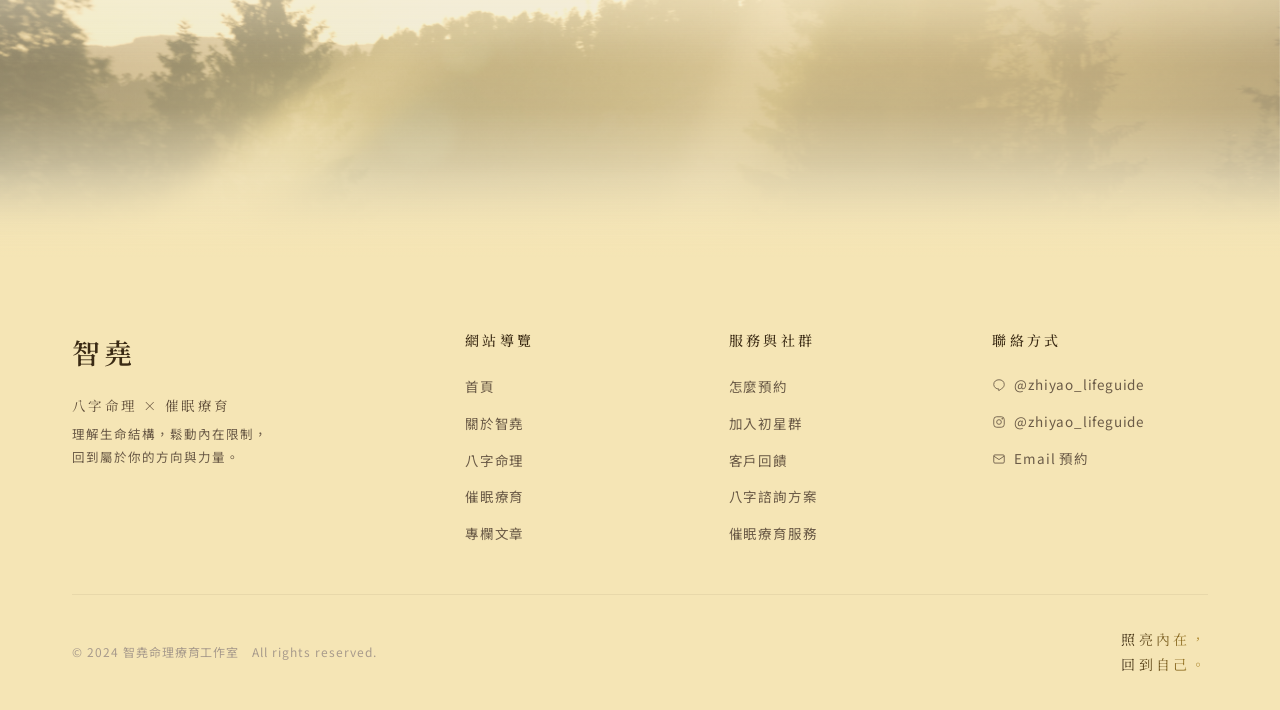
==== commit d4ca9113: "Add files via upload" ====
--- a/index.html
+++ b/index.html
@@ -3,8 +3,31 @@
 <head>
 <meta charset="UTF-8">
 <meta name="viewport" content="width=device-width, initial-scale=1.0">
-<title>智堯｜八字命理 × 催眠療育</title>
-<meta name="description" content="八字命理師、美國 NGH 催眠師。以八字帶你改變命運，以療育陪你活出自己。">
+<title>八字命理諮詢 × 催眠療育｜看見人生結構，鬆動內在限制｜智堯</title>
+<meta name="description" content="在人生方向迷惘、情緒卡住時，智堯透過八字命理看見你的天賦與課題，搭配美國 NGH 認證催眠陪你鬆動內在限制。線上 / 實體諮詢皆可，加 LINE 免費諮詢了解你的狀況。">
+
+<link rel="canonical" href="https://hannahchen6134.github.io/chihyao_subconscious/">
+
+<!-- Open Graph / Facebook / LINE 分享 -->
+<meta property="og:type" content="website">
+<meta property="og:site_name" content="智堯｜八字命理 × 催眠療育">
+<meta property="og:locale" content="zh_TW">
+<meta property="og:title" content="八字命理 × 催眠療育｜陪你看見人生結構，鬆動內在限制">
+<meta property="og:description" content="八字命理師 × 美國 NGH 認證催眠師。從命盤看見天賦與課題，從催眠穿越潛意識限制。線上 / 實體諮詢皆可。">
+<meta property="og:url" content="https://hannahchen6134.github.io/chihyao_subconscious/">
+<meta property="og:image" content="https://hannahchen6134.github.io/chihyao_subconscious/zhiyao.jpg">
+<meta property="og:image:width" content="1200">
+<meta property="og:image:height" content="630">
+
+<!-- Twitter Card -->
+<meta name="twitter:card" content="summary_large_image">
+<meta name="twitter:title" content="八字命理 × 催眠療育｜陪你看見人生結構，鬆動內在限制">
+<meta name="twitter:description" content="八字命理師 × 美國 NGH 認證催眠師。從命盤看見天賦與課題，從催眠穿越潛意識限制。線上 / 實體諮詢皆可。">
+<meta name="twitter:image" content="https://hannahchen6134.github.io/chihyao_subconscious/zhiyao.jpg">
+
+<!-- Favicon (待補：請放一張 favicon.ico 在根目錄) -->
+<link rel="icon" type="image/x-icon" href="https://hannahchen6134.github.io/chihyao_subconscious/favicon.ico">
+
 <link rel="preconnect" href="https://fonts.googleapis.com">
 <link rel="preconnect" href="https://fonts.gstatic.com" crossorigin>
 <link href="https://fonts.googleapis.com/css2?family=Noto+Serif+TC:wght@400;500;600;700&family=Noto+Sans+TC:wght@300;400;500;600&family=Playfair+Display:ital,wght@0,400;0,500;1,400;1,500&family=Sacramento&family=Caveat:wght@500;600&display=swap" rel="stylesheet">
@@ -875,6 +898,38 @@
   margin: 0 auto;
   padding: 0 2rem;
 }
+.hero-subtitle {
+  font-family: var(--font-serif);
+  font-size: 16px;
+  font-weight: 400;
+  color: var(--color-brown-medium, #5C4A36);
+  line-height: 2;
+  letter-spacing: 0.06em;
+  margin: 1.6rem 0 2.2rem;
+  max-width: 580px;
+  opacity: 0.92;
+  word-break: keep-all;
+  text-wrap: balance;
+}
+
+.hero-trust {
+  display: flex;
+  flex-wrap: wrap;
+  align-items: center;
+  gap: 0.6rem;
+  margin-top: 1.8rem;
+  font-family: var(--font-sans);
+  font-size: 12.5px;
+  color: var(--color-brown-medium, #5C4A36);
+  letter-spacing: 0.12em;
+  opacity: 0.78;
+}
+.hero-trust-dot {
+  color: var(--color-yellow-deep, #B8902C);
+  opacity: 0.5;
+}
+.fade-in.delay-3 { transition-delay: 0.6s; }
+
 .hero-eyebrow {
   font-family: 'Sacramento', 'Caveat', var(--font-display);
   font-style: normal;
@@ -2311,6 +2366,22 @@
     margin-left: auto;
     margin-right: auto;
     text-align: center;
+  }
+  .hero-subtitle {
+    font-size: 14.5px;
+    line-height: 1.95;
+    letter-spacing: 0.04em;
+    margin: 1.2rem 0 1.8rem;
+    padding: 0 0.4rem;
+  }
+  .hero-trust {
+    font-size: 11.5px;
+    letter-spacing: 0.08em;
+    gap: 0.4rem;
+    margin-top: 1.4rem;
+    justify-content: center;
+    text-align: center;
+    padding: 0 0.4rem;
   }
   .hero-actions {
     flex-direction: column;
@@ -2993,20 +3064,31 @@
       <span class="hero-eyebrow">Zhiyao  ·  Bazi &amp; Hypnotherapy</span>
     </div>
     <h1 id="heroTitle">
-      <span class="line">以<span class="brush-underline">八字</span>帶你改變命運</span><br>
-      <span class="line">以<span class="brush-underline">療育</span>陪你活出自己</span>
+      <span class="line">用<span class="brush-underline">八字命理</span>看見人生結構</span><br>
+      <span class="line">用<span class="brush-underline">催眠療育</span>鬆動內在限制</span>
     </h1>
+    <p class="hero-subtitle fade-in delay-1">
+      陪伴對人生方向、情緒卡點感到迷茫的你——<br>
+      從命盤看見天賦與課題，從催眠穿越潛意識的限制。
+    </p>
     <div class="hero-divider fade-in delay-1"></div>
     <div class="hero-actions fade-in delay-2">
       <a href="booking.html" class="btn btn-primary">
-        加 LINE 免費聊聊
+        加 LINE 免費諮詢
         <span class="btn-arrow">→</span>
       </a>
       <a href="bazi.html" class="btn btn-ghost">
-        看服務方案
+        查看服務方案與價格
         <span class="btn-arrow">→</span>
       </a>
     </div>
+    <p class="hero-trust fade-in delay-3">
+      <span>美國 NGH 國際認證催眠師</span>
+      <span class="hero-trust-dot">·</span>
+      <span>八字 × 催眠雙軌服務</span>
+      <span class="hero-trust-dot">·</span>
+      <span>線上 / 實體皆可</span>
+    </p>
   </div>
 
   <div class="hero-scroll" aria-hidden="true">
